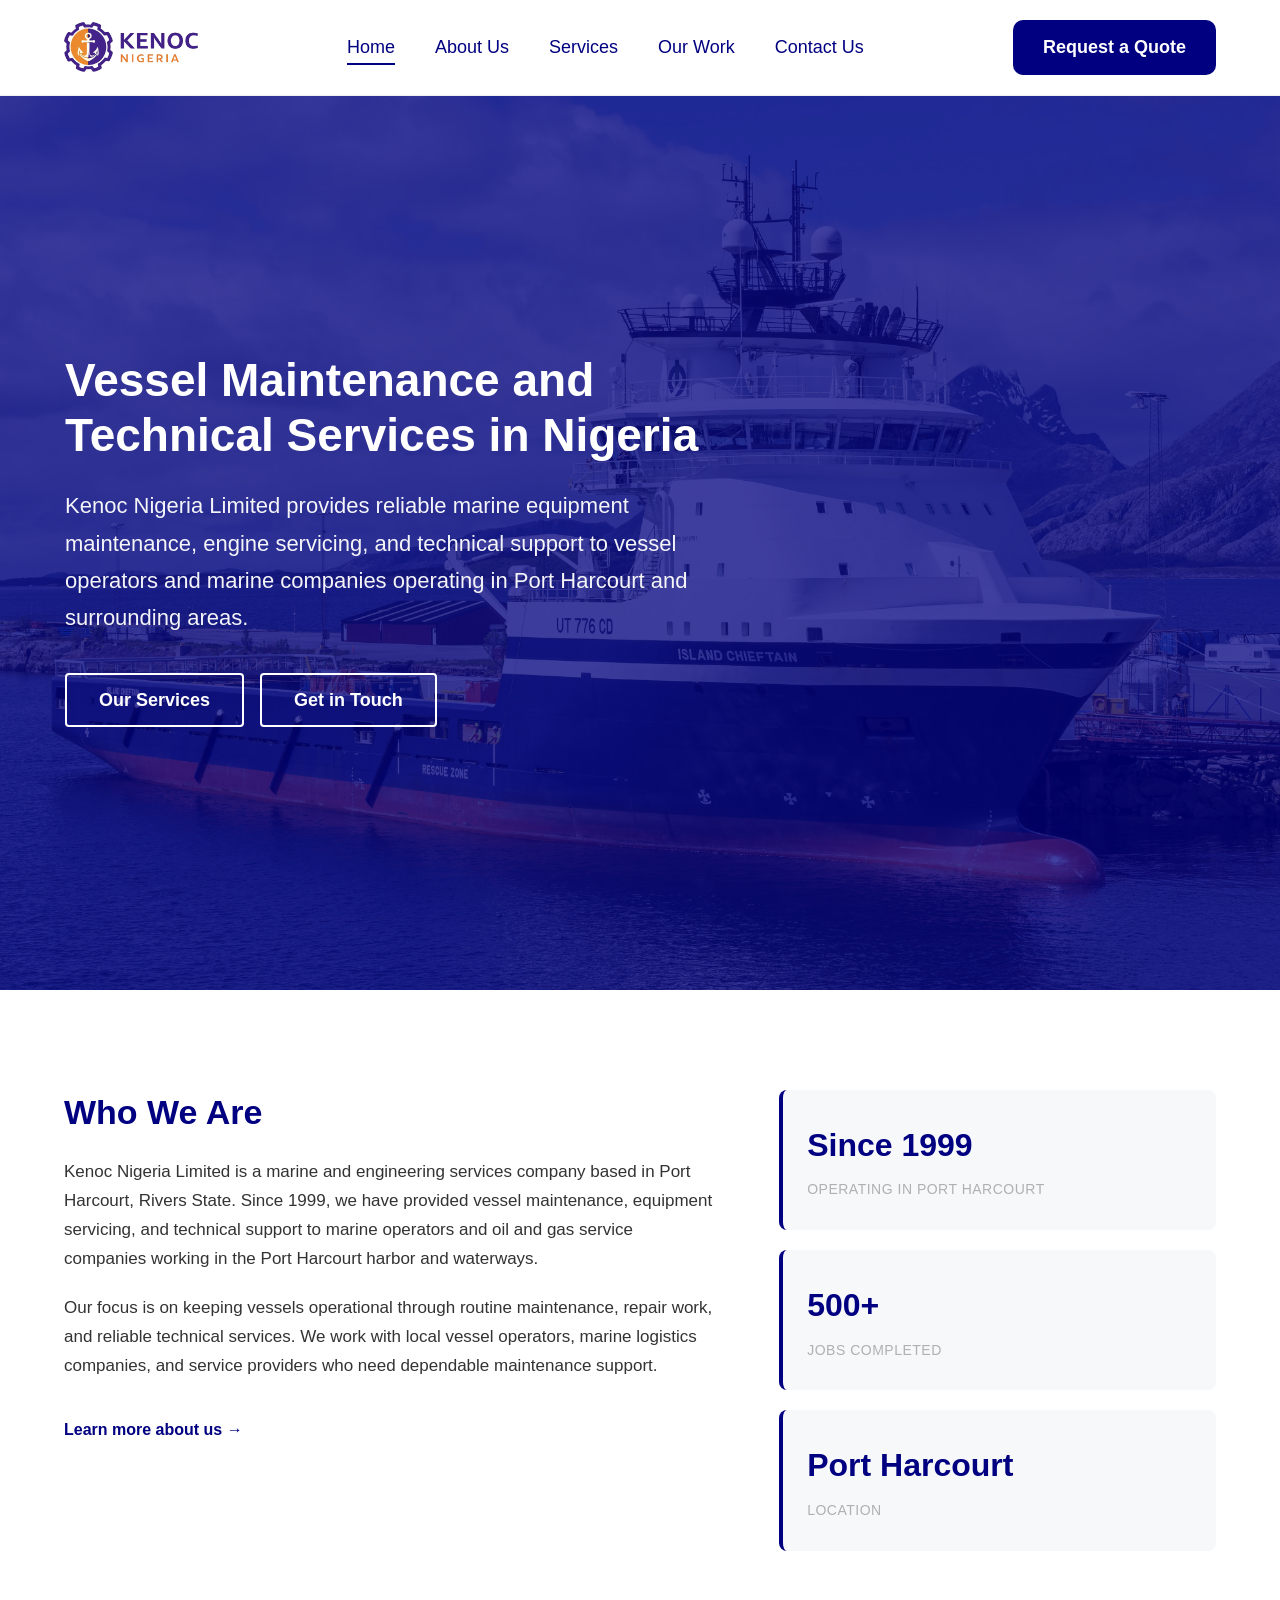
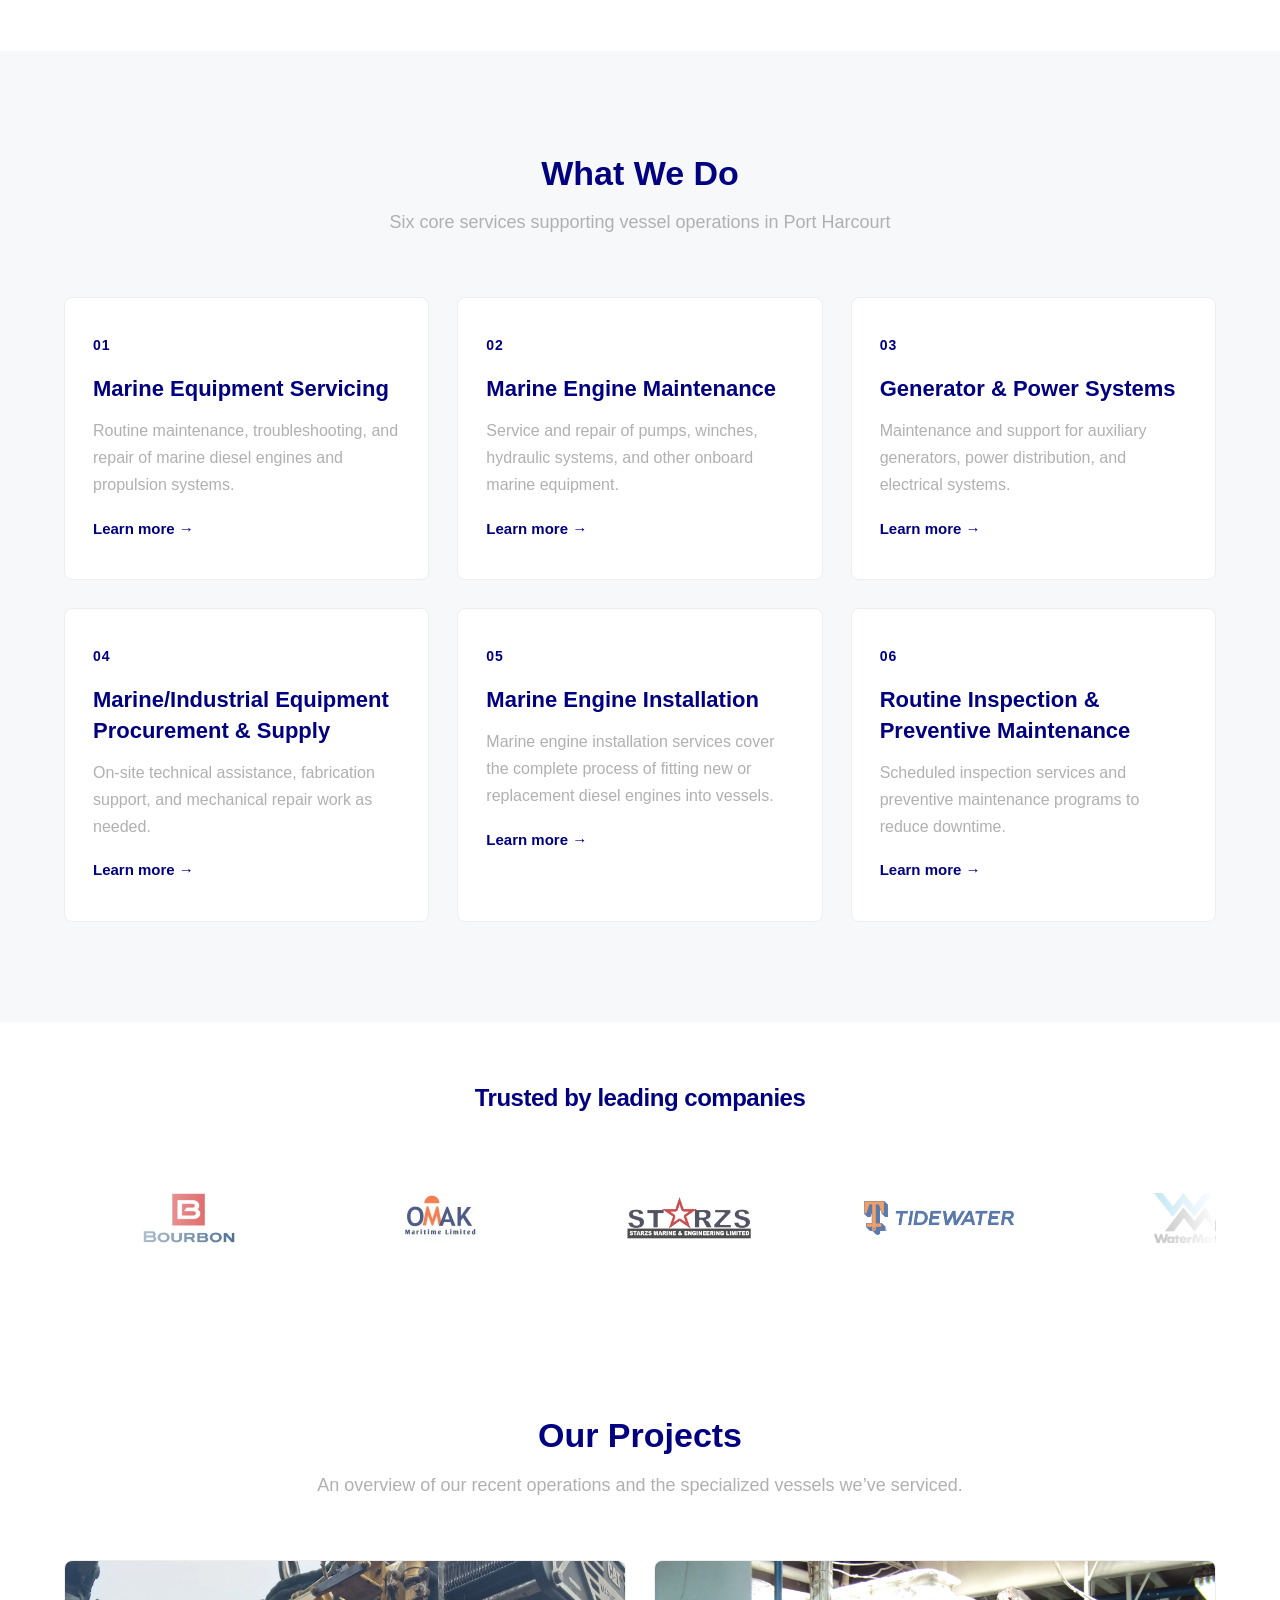
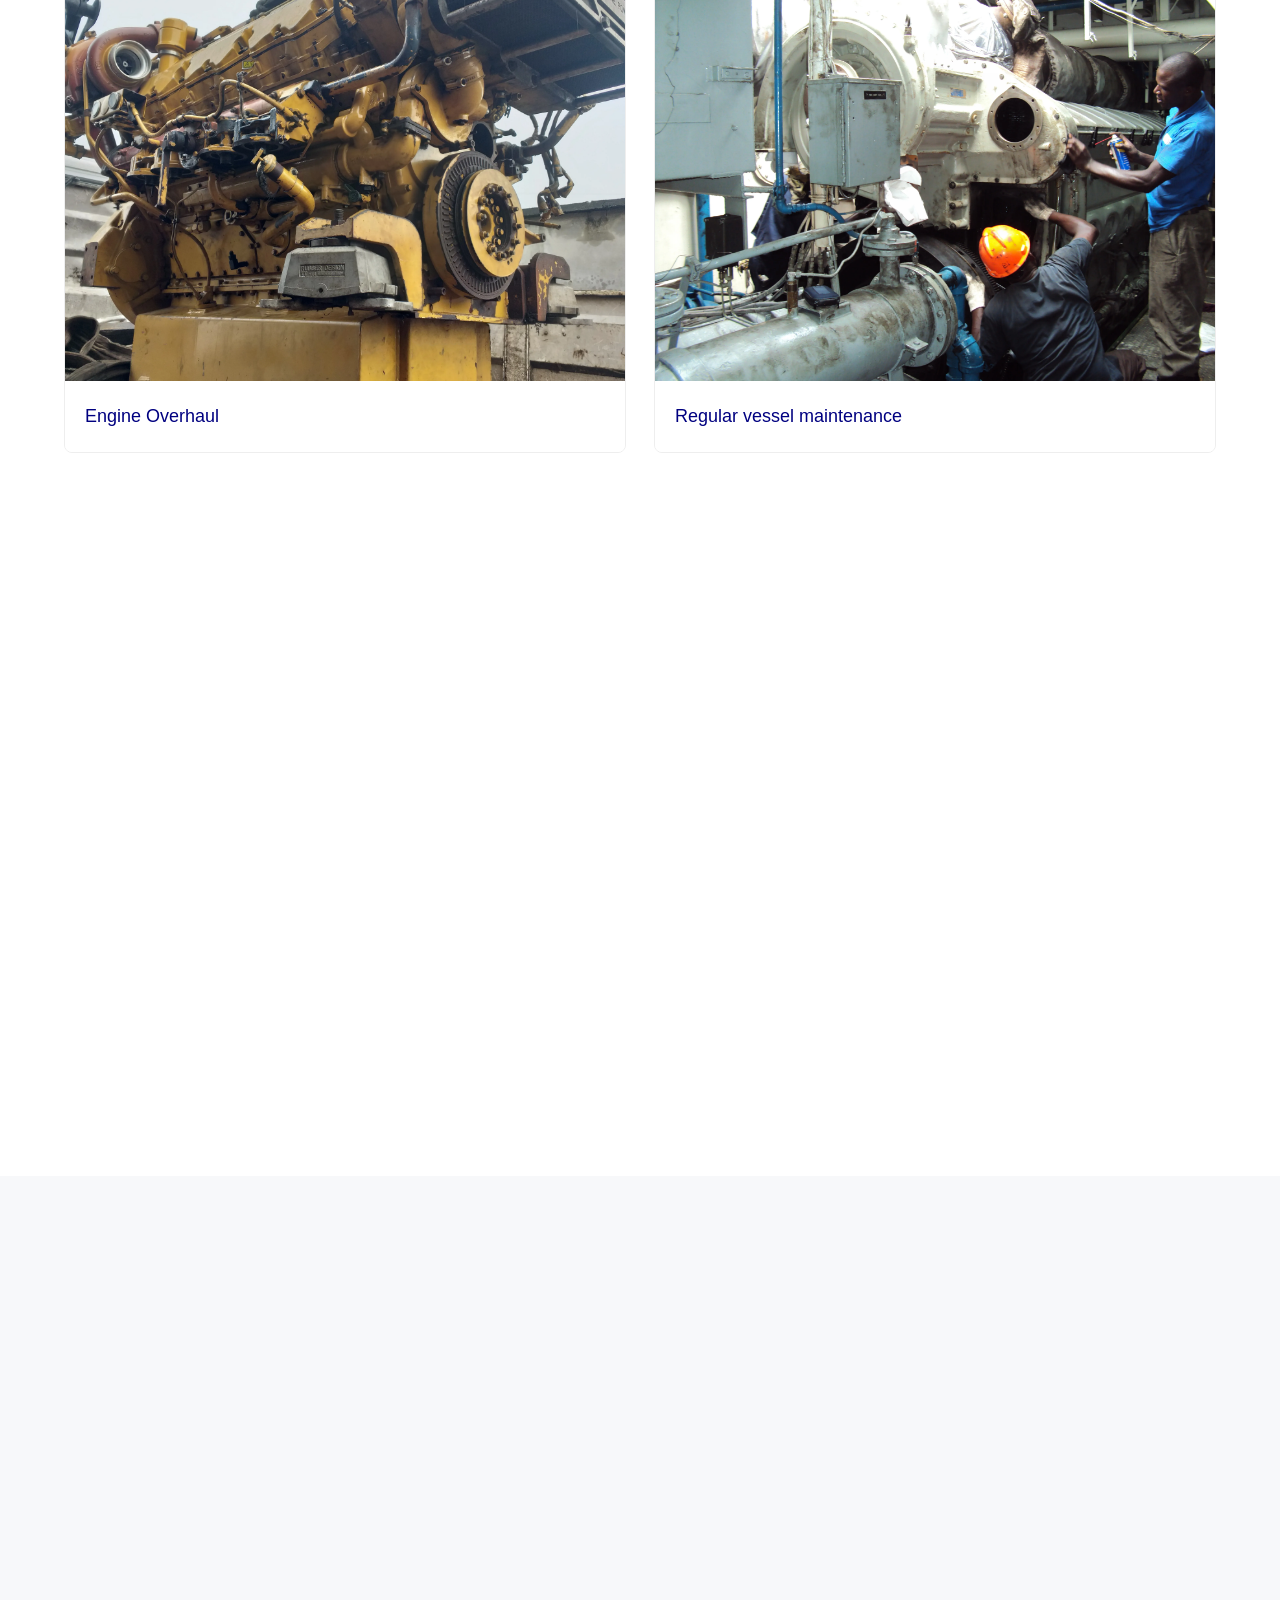
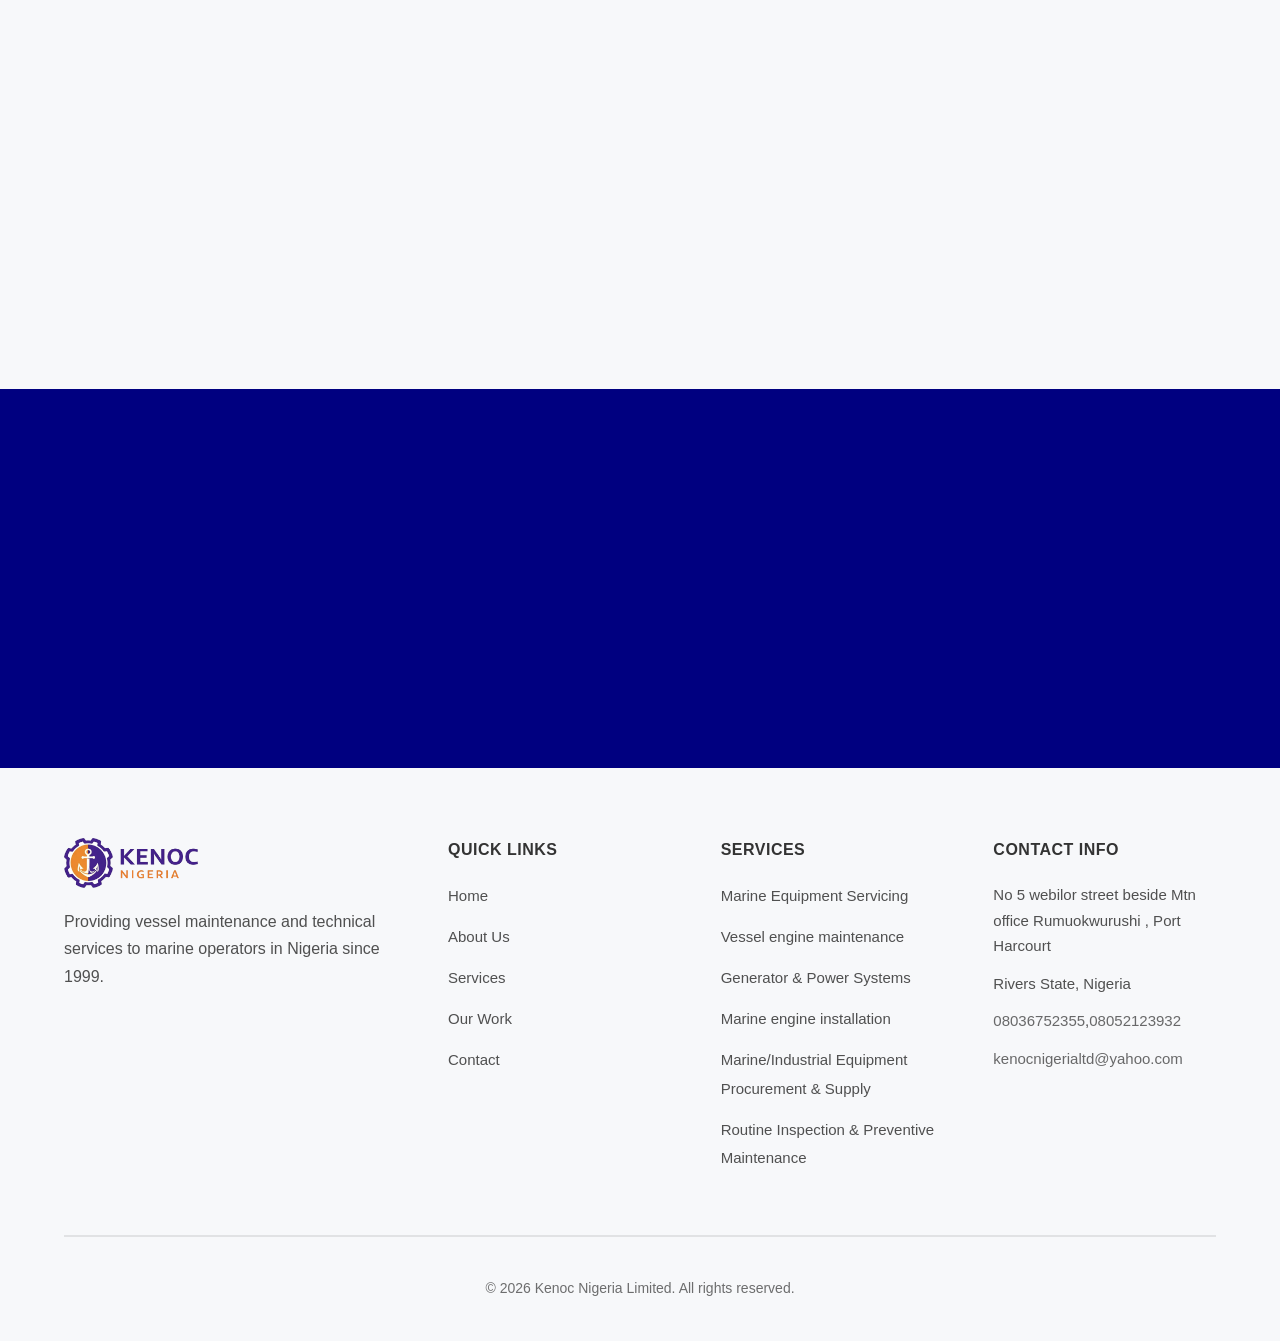
==== index.html @ 46368d7b "Initial commit: Kenoc website (version 1) Co-Authored-By: Claude Opus 4.8 <noreply@anthropic.com>" ====
<!DOCTYPE html>
<html lang="en">
<head>
    <meta charset="UTF-8">
    <meta name="viewport" content="width=device-width, initial-scale=1.0">
    <title>Kenoc Nigeria Limited | Marine & Engineering Services in Port Harcourt</title>
    <link rel="stylesheet" href="./styles.css">
</head>
<body>
    
    <header class="site-header">
        <div class="container">
            <div class="header-content">
                
                <div class="logo">
                    <img src="./assets/kenoc-logo.webp" alt="Kenoc Nigeria Limited logo" class="logo-image">
                </div>
                
                
                <button class="mobile-menu-toggle" aria-label="Toggle menu">
                    <span></span>
                    <span></span>
                    <span></span>
                </button>
                
                
                <nav class="main-nav">
                    <ul>
                        <li><a href="index.html" class="active">Home</a></li>
                        <li><a href="about.html">About Us</a></li>
                        <li><a href="services.html">Services</a></li>
                        <li><a href="work.html">Our Work</a></li>
                        <li><a href="contact.html">Contact Us</a></li>
                    </ul>
                </nav>
                
               
                <div class="header-cta">
                    <a href="contact.html" class="btn btn-header">Request a Quote</a>
                </div>
            </div>
        </div>
    </header>

    <main>
        
        <section class="hero">
          
            <div class="hero-background" style="background-image: url('assets/heroimage-home.webp');"></div>
            
            <!-- Navy overlay for readability -->
            <div class="hero-overlay"></div>
            
            <!-- Hero Content - Text aligned to left -->
            <div class="container">
                <div class="hero-content fade-in">
                    <h1>Vessel Maintenance and Technical Services in Nigeria</h1>
                    <p>Kenoc Nigeria Limited provides reliable marine equipment maintenance, engine servicing, and technical support to vessel operators and marine companies operating in Port Harcourt and surrounding areas.</p>
                    <div class="hero-cta">
                        <a href="services.html" class="btn btn-primary">Our Services</a>
                        <a href="contact.html" class="btn btn-secondary">Get in Touch</a>
                    </div>
                </div>
            </div>
        </section>

        <!-- ========================================
             INTRO SECTION - Who We Are
             ======================================== -->
        <section class="intro">
            <div class="container">
                <div class="intro-grid">
                    <!-- Left: Text content -->
                    <div class="intro-text fade-in">
                        <h2>Who We Are</h2>
                        <p>Kenoc Nigeria Limited is a marine and engineering services company based in Port Harcourt, Rivers State. Since 1999, we have provided vessel maintenance, equipment servicing, and technical support to marine operators and oil and gas service companies working in the Port Harcourt harbor and waterways.</p>
                        <p>Our focus is on keeping vessels operational through routine maintenance, repair work, and reliable technical services. We work with local vessel operators, marine logistics companies, and service providers who need dependable maintenance support.</p>
                        <a href="about.html" class="link-arrow">Learn more about us</a>
                    </div>
                    
                    <!-- Right: Stats cards -->
                    <div class="intro-stats fade-in">
                        <div class="stat-card">
                            <div class="stat-number">Since 1999</div>
                            <div class="stat-label">Operating in Port Harcourt</div>
                        </div>
                        <div class="stat-card">
                            <div class="stat-number">500+</div>
                            <div class="stat-label">Jobs Completed</div>
                        </div>
                        <div class="stat-card">
                            <div class="stat-number">Port Harcourt </div>
                            <div class="stat-label">Location</div>
                        </div>
                    </div>
                </div>
            </div>
        </section>

        <!-- ========================================
             SERVICES SECTION - Six core services
             ======================================== -->
        <section class="services-preview">
            <div class="container">
                <div class="section-header fade-in">
                    <h2>What We Do</h2>
                    <p>Six core services supporting vessel operations in Port Harcourt</p>
                </div>
                
                <!-- Services Grid - Cards have hover animation -->
                <div class="services-grid">
                    <!-- Service 1 -->
                    <div class="service-card fade-in">
                        <div class="service-number">01</div>
                        <h3>Marine Equipment Servicing</h3>
                        <p>Routine maintenance, troubleshooting, and repair of marine diesel engines and propulsion systems.</p>
                        <a href="services.html#equipment" class="service-link">Learn more →</a>
                    </div>
                    
                    <!-- Service 2 -->
                    <div class="service-card fade-in">
                        <div class="service-number">02</div>
                        <h3>Marine Engine Maintenance</h3>
                        <p>Service and repair of pumps, winches, hydraulic systems, and other onboard marine equipment.</p>
                        <a href="services.html#maintenance" class="service-link">Learn more →</a>
                    </div>
                    
                    <!-- Service 3 -->
                    <div class="service-card fade-in">
                        <div class="service-number">03</div>
                        <h3>Generator & Power Systems</h3>
                        <p>Maintenance and support for auxiliary generators, power distribution, and electrical systems.</p>
                        <a href="services.html#generator" class="service-link">Learn more →</a>
                    </div>
                    
                    <!-- Service 4 -->
                    <div class="service-card fade-in">
                        <div class="service-number">04</div>
                        <h3>Marine/Industrial Equipment Procurement & Supply</h3>
                        <p>On-site technical assistance, fabrication support, and mechanical repair work as needed.</p>
                        <a href="services.html#supply" class="service-link">Learn more →</a>
                    </div>
                    
                    <!-- Service 5 -->
                    <div class="service-card fade-in">
                        <div class="service-number">05</div>
                        <h3>Marine Engine Installation</h3>
                        <p>Marine engine installation services cover the complete process of fitting new or replacement diesel engines into vessels.</p>
                        <a href="services.html#installation" class="service-link">Learn more →</a>
                    </div>
                    
                    <!-- Service 6 -->
                    <div class="service-card fade-in">
                        <div class="service-number">06</div>
                        <h3>Routine Inspection & Preventive Maintenance</h3>
                        <p>Scheduled inspection services and preventive maintenance programs to reduce downtime.</p>
                        <a href="services.html#inspection" class="service-link">Learn more →</a>
                    </div>
                </div>
            </div>
        </section>





<section class="trusted-section">
  <div class="container">
    <h2 class="trusted-header">Trusted by leading companies</h2>
    
    <div class="logo-slider">
      <div class="logo-slide-track">
        <div class="slide"><img src="./assets/Company Logos/Bourbon.webp" alt="Company 1"></div>
        <div class="slide"><img src="./assets/Company Logos/Omak.webp" alt="Company 2"></div>
        <div class="slide"><img src="./assets/Company Logos/starzs.webp" alt="Company 3"></div>
        <div class="slide"><img src="./assets/Company Logos/tide water.webp" alt="Company 4"></div>
        <div class="slide"><img src="./assets/Company Logos/Watermota.webp" alt="Company 5"></div>
        <div class="slide"><img src="./assets/Company Logos/bene.webp" alt="Company 6"></div>
        <div class="slide"><img src="./assets/Company Logos/Arco.webp" alt="Company 7"></div>
        <div class="slide"><img src="./assets/Company Logos/1506701053_91334.webp" alt="Company 8"></div>
        <div class="slide"><img src="./assets/Company Logos/Edison-Chouest.webp" alt="Company 9"></div>
        <div class="slide"><img src="./assets/Company Logos/ejovi.webp" alt="Company 10"></div>
        
       <div class="slide"><img src="./assets/Company Logos/Bourbon.webp" alt="Company 1"></div>
        <div class="slide"><img src="./assets/Company Logos/Omak.webp" alt="Company 2"></div>
        <div class="slide"><img src="./assets/Company Logos/starzs.webp" alt="Company 3"></div>
        <div class="slide"><img src="./assets/Company Logos/tide water.webp" alt="Company 4"></div>
        <div class="slide"><img src="./assets/Company Logos/Watermota.webp" alt="Company 5"></div>
        <div class="slide"><img src="./assets/Company Logos/bene.webp" alt="Company 6"></div>
        <div class="slide"><img src="./assets/Company Logos/Arco.webp" alt="Company 7"></div>
        <div class="slide"><img src="./assets/Company Logos/1506701053_91334.webp" alt="Company 8"></div>
        <div class="slide"><img src="./assets/Company Logos/Edison-Chouest.webp" alt="Company 9"></div>
        <div class="slide"><img src="./assets/Company Logos/ejovi.webp" alt="Company 10"></div>
      </div>
    </div>
  </div>
</section>

            <!-- ========================================
             WORK SHOWCASE SECTION 
             ======================================== -->
        <section class="work-showcase">
            <div class="container">
                <div class="section-header fade-in">
                    <h2>Our Projects</h2>
                    <p> An overview of our recent operations and the specialized vessels we’ve serviced.</p>
                </div>
                
                <div class="work-grid">
                    <!-- Work Image 1 - REPLACE: Engine maintenance work photo -->
                    <div class="work-item fade-in">
                        <div class="work-image">
                            <div class="image-placeholder">
                              <img src="./assets/catc32engine.webp" alt="Caterpillar C32 Engine">
                                
                            </div>
                        </div>
                        <div class="work-caption">Engine Overhaul</div>
                    </div>
                    
                    <!-- Work Image 2 - REPLACE: Vessel servicing photo -->
                    <div class="work-item fade-in">
                        <div class="work-image">
                            <div class="image-placeholder">
                               <img src="./assets/maintenance-emd.webp" alt="Maintenance of the vessel">
                            </div>
                        </div>
                        <div class="work-caption">Regular vessel maintenance</div>
                    </div>
                    
                    <!-- Work Image 3 - REPLACE: Equipment repair photo -->
                    <div class="work-item fade-in">
                        <div class="work-image">
                            <div class="image-placeholder">
                                <img src="./assets/overhaul-c32.webp" alt="Kenoc enginners working on CaterpillarC32 engine">
                            </div>
                        </div>
                        <div class="work-caption">Marine equipment servicing</div>
                    </div>
                    
                    <!-- Work Image 4 - REPLACE: Workshop facility photo -->
                    <div class="work-item fade-in">
                        <div class="work-image">
                            <div class="image-placeholder">
                                <img src="./assets/kenoc-workshop.webp" alt="Kenoc Nigeria limited workshop">
                            </div>
                        </div>
                        <div class="work-caption">Technical Support Facility</div>
                    </div>
                    
                </div>
                
                <div class="work-cta fade-in">
                    <a href="work.html" class="btn btn-primary">View All Projects</a>
                </div>
            </div>
        </section>

             <!-- WHY CHOOSE SECTION - Feature cards with hover  -->
           
        <section class="why-choose">
            <div class="container">
                <div class="why-choose-content fade-in">
                    <h2>Why Work With Kenoc</h2>
                    
                    <div class="features-grid">
                        <!-- Feature 1 -->
                        <div class="feature-card">
                            <div class="feature-icon">
                                <svg width="32" height="32" viewBox="0 0 24 24" fill="none" stroke="currentColor" stroke-width="2">
                                    <path d="M12 2v20M2 12h20"/>
                                </svg>
                            </div>
                            <h3>Established Presence</h3>
                            <p>Operating in Port Harcourt since 1999 with direct knowledge of local vessel operations and harbor conditions.</p>
                        </div>
                        
                        <!-- Feature 2 -->
                        <div class="feature-card">
                            <div class="feature-icon">
                                <svg width="32" height="32" viewBox="0 0 24 24" fill="none" stroke="currentColor" stroke-width="2">
                                    <path d="M17 21v-2a4 4 0 0 0-4-4H5a4 4 0 0 0-4 4v2"/>
                                    <circle cx="9" cy="7" r="4"/>
                                    <path d="M23 21v-2a4 4 0 0 0-3-3.87M16 3.13a4 4 0 0 1 0 7.75"/>
                                </svg>
                            </div>
                            <h3>Experienced Technicians</h3>
                            <p>Our team has hands-on experience with the marine equipment and engines commonly used in the Region</p>
                        </div>
                        
                        <!-- Feature 3 -->
                        <div class="feature-card">
                            <div class="feature-icon">
                                <svg width="32" height="32" viewBox="0 0 24 24" fill="none" stroke="currentColor" stroke-width="2">
                                    <polyline points="22 12 18 12 15 21 9 3 6 12 2 12"/>
                                </svg>
                            </div>
                            <h3>Reliable Service</h3>
                            <p>We prioritize getting vessels back in operation with minimal downtime through responsive maintenance support.</p>
                        </div>
                        
                        <!-- Feature 4 -->
                        <div class="feature-card">
                            <div class="feature-icon">
                                <svg width="32" height="32" viewBox="0 0 24 24" fill="none" stroke="currentColor" stroke-width="2">
                                    <path d="M21 16V8a2 2 0 0 0-1-1.73l-7-4a2 2 0 0 0-2 0l-7 4A2 2 0 0 0 3 8v8a2 2 0 0 0 1 1.73l7 4a2 2 0 0 0 2 0l7-4A2 2 0 0 0 21 16z"/>
                                </svg>
                            </div>
                            <h3>Local Supply Networks</h3>
                            <p>Established relationships with suppliers enable us to source parts and equipment efficiently.</p>
                        </div>
                    </div>
                </div>
            </div>
        </section>

        <!-- ========================================
             CTA SECTION - Final call to action
             ======================================== -->
        <section class="cta-section">
            <div class="container">
                <div class="cta-content fade-in">
                    <h2>Need Maintenance or Technical Support?</h2>
                    <p>Contact us to discuss your vessel maintenance requirements or request service information.</p>
                    <a href="contact.html" class="btn btn-light">Get in Touch</a>
                </div>
            </div>
        </section>
    </main>

    <!-- ========================================
         FOOTER - Company info and links
         ======================================== -->
    <footer class="site-footer">
        <div class="container">
            <div class="footer-grid">
                <!-- Footer Column 1: Logo and description -->
                <div class="footer-column">
                    <div class="footer-logo">
                        <!-- REPLACE: Same logo as header -->
                        <img src="./assets/kenoc-logo.webp" alt="Kenoc Nigeria Limited" class="footer-logo-image">
                    </div>
                    <p class="footer-description">Providing vessel maintenance and technical services to marine operators in Nigeria since 1999.</p>
                </div>
                
                <!-- Footer Column 2: Quick links -->
                <div class="footer-column">
                    <h4>Quick Links</h4>
                    <ul class="footer-links">
                        <li><a href="index.html">Home</a></li>
                        <li><a href="about.html">About Us</a></li>
                        <li><a href="services.html">Services</a></li>
                        <li><a href="work.html">Our Work</a></li>
                        <li><a href="contact.html">Contact</a></li>
                    </ul>
                </div>
                
                <!-- Footer Column 3: Services -->
                <div class="footer-column">
                    <h4>Services</h4>
                    <ul class="footer-links">
                        <li><a href="services.html#equipment">Marine Equipment Servicing</a></li>
                        <li><a href="services.html#maintenance">Vessel engine maintenance</a></li>
                        <li><a href="services.html#generator">Generator & Power Systems</a></li>
                        <li><a href="services.html#installation">Marine engine installation</a></li>
                        <li><a href="services.html#supply">Marine/Industrial Equipment Procurement & Supply</a></li>
                        <li><a href="services.html#inspection">Routine Inspection & Preventive Maintenance</a></li>
                    </ul>
                </div>
                
                <!-- Footer Column 4: Contact info -->
                <div class="footer-column">
                    <h4>Contact Info</h4>
                    <ul class="footer-contact">
                        <li>
                            No 5 webilor street beside Mtn
                            office Rumuokwurushi , Port Harcourt
                        </li>
                        <li>Rivers State, Nigeria</li>
                        <li><a href="tel:+234">08036752355</a>,<a href="tel:+234">08052123932</a></li>
                        <li><a href="mailto:kenocnigerialtd@yahoo.com">kenocnigerialtd@yahoo.com</a></li>
                    </ul>
                </div>
            </div>
            
            <!-- Footer bottom copyright -->
            <div class="footer-bottom">
                <p>&copy; 2026 Kenoc Nigeria Limited. All rights reserved.</p>
            </div>
        </div>
    </footer>

    <!-- JavaScript file -->
    <script src="./script.js"></script>
</body>
</html>
---- styles.css ----
/* ============================================
   KENOC NIGERIA LIMITED - PROFESSIONAL STYLES
   Million-dollar website design
   ============================================ */

/* ============================================
   CSS RESET & BASE STYLES
   ============================================ */
* {
    margin: 0;
    padding: 0;
    box-sizing: border-box;
}

/* ============================================
   CSS VARIABLES - Update these to change colors site-wide
   ============================================ */
:root {
    /* Primary Colors */
    --navy: #000080;                    /* Main brand color */
    --white: #FFFFFF;                   /* Base background */
    --soft-gray: #F7F8FA;              /* Structural background */
    
    /* Text Colors */
    --text-primary: #333333;           /* Main text */
    --text-muted: #B0B0B0;             /* Secondary text */
    --text-light: #E5E7EB;             /* Very light text */
    
    /* Border Colors */
    --border-light: #EEEEEE;           /* Light borders */
    --border-medium: #DDD;             /* Medium borders */
    
    /* Transitions */
    --transition-smooth: all 0.3s ease;
}

/* ============================================
   BASE HTML & BODY
   ============================================ */
html {
    scroll-behavior: smooth;
}

body {
    font-family: 'Inter', -apple-system, BlinkMacSystemFont, 'Segoe UI', sans-serif;
    font-size: 17px;                   /* Body text size */
    font-weight: 400;                  /* Regular weight */
    line-height: 1.7;
    color: var(--text-primary);
    background-color: var(--white);
    overflow-x: hidden;
}

/* ============================================
   TYPOGRAPHY - Font sizes and weights
   ============================================ */
h1 {
    font-size: 46px;                   /* Hero heading size */
    font-weight: 600;                  /* Semi-bold */
    line-height: 1.2;
    color: var(--text-primary);
}

h2 {
    font-size: 34px;                   /* Section heading size */
    font-weight: 600;                  /* Semi-bold */
    line-height: 1.3;
    color: var(--text-primary);
}

h3 {
    font-size: 22px;
    font-weight: 600;
    line-height: 1.4;
    color: var(--text-primary);
}

h4 {
    font-size: 18px;
    font-weight: 600;
    line-height: 1.5;
    color: var(--text-primary);
}

p {
    font-size: 17px;                   /* Body text size */
    font-weight: 400;
    line-height: 1.7;
    color: var(--text-primary);
}

/* ============================================
   GLOBAL ELEMENTS
   ============================================ */
img {
    max-width: 100%;
    height: auto;
    display: block;
}

a {
    text-decoration: none;
    color: inherit;
    transition: var(--transition-smooth);
}

ul {
    list-style: none;
}

/* ============================================
   CONTAINER - Max width wrapper
   ============================================ */
.container {
    max-width: 1200px;
    margin: 0 auto;
    padding: 0 24px;
}

/* ============================================
   FADE-IN ANIMATION - Applied via JavaScript
   ============================================ */
.fade-in {
    opacity: 0;
    transform: translateY(30px);
    transition: opacity 0.6s ease, transform 0.6s ease;
}

.fade-in.visible {
    opacity: 1;
    transform: translateY(0);
}

/* ============================================
   HEADER - Fixed white header
   ============================================ */
.site-header {
    background-color: var(--white);
    border-bottom: 1px solid var(--border-light);
    position: fixed;                   /* Stays at top while scrolling */
    top: 0;
    left: 0;
    right: 0;
    z-index: 1000;
    transition: box-shadow 0.3s ease;
}

.header-content {
    display: flex;
    justify-content: space-between;
    align-items: center;
    padding: 20px 0;
}

/* Logo */
.logo-image {
    height: 50px;                      /* Adjust based on your logo */
    width: auto;
}

/* Main Navigation */
.main-nav ul {
    display: flex;
    gap: 40px;
}

.main-nav a {
    color:#000080;
    font-weight: 500;
    font-size: 18px;
    padding: 8px 0;
    position: relative;
}

/* Active/hover state for nav links - simple underline */
.main-nav a::after {
    content: '';
    position: absolute;
    bottom: 0;
    left: 0;
    width: 0;
    height: 2px;
    background-color: var(--navy);
    transition: width 0.3s ease;
}

.main-nav a:hover::after,
.main-nav a.active::after {
    width: 100%;
}

/* Header CTA Button */
.header-cta {
    display: flex;
   
}

.btn-header {
    background-color: #000080;
    color: var(--white);
    padding: 10px 28px !important;
    font-size: 15px;
    font-weight: 600;
    border-radius: 10px !important;
    transition: var(--transition-smooth);
}

.btn-header:hover {
    opacity: 0.9;
}

/* Mobile Menu Toggle - Hidden on desktop */
.mobile-menu-toggle {
    display: none;
    flex-direction: column;
    gap: 6px;
    background: none;
    border: none;
    cursor: pointer;
    padding: 8px;
}

.mobile-menu-toggle span {
    width: 28px;
    height: 3px;
    background-color: var(--navy);
    transition: var(--transition-smooth);
    border-radius: 2px;
}

/* ============================================
   HERO SECTION - Full-page image with overlay
   UPDATE: Replace background-image URL with your vessel photo
   ============================================ */
.hero {
    position: relative;
    min-height: 100vh;                 /* Full viewport height */
    display: flex;
    align-items: center;
    color: var(--white);
    overflow: hidden;
    margin-top: 90px;                  /* Space for fixed header */
}

/* Hero Background Image */
.hero-background {
    position: absolute;
    top: 0;
    left: 0;
    right: 0;
    bottom: 0;
    /* REPLACE THIS: Add your vessel image */
    background-image: url(/assets/);
    background-size: cover;
    background-position: center;
    background-repeat: no-repeat;
}

/* Navy Overlay - For text readability */
.hero-overlay {
    position: absolute;
    top: 0;
    left: 0;
    right: 0;
    bottom: 0;
    background-color: rgba(0, 0, 128, 0.75);  /* Navy with 75% opacity */
}

/* Hero Content - Text on left side */
.hero-content {
    position: relative;
    z-index: 1;
    max-width: 700px;      
    margin-left: -450px;           /* Keeps text on left side */
}

.hero h1 {
    color: var(--white);
    margin-bottom: 24px;
}

.hero p {
    color: var(--white);
    margin-bottom: 36px;
    opacity: 0.95;
}

/* Hero CTA Buttons */
.hero-cta {
    display: flex;
    gap: 16px;
    flex-wrap: wrap;
}

/* ============================================
   BUTTONS - Standard button styles
   ============================================ */
.btn {
    display: inline-block;
    padding: 10px 32px;
    font-size: 18px;
    font-weight: 600;
    border-radius: 4px;
    cursor: pointer;
    border: 2px solid transparent;
    transition: var(--transition-smooth);
    text-align: center;
}

/* Primary Button - Navy background */
.btn-primary {
   border: 2px solid white;
    color: var(--white);
}

.btn-primary:hover {
    background-color: white;
    color: #000080;
}

/* Secondary Button - Outlined */
.btn-secondary {
    background-color: transparent;
    color: var(--white);
    border-color: var(--white);
}

.btn-secondary:hover {
    background-color: var(--white);
    color: var(--navy);
}

/* Light Button - White background */
.btn-light {
    background-color: var(--white);
    color: var(--navy);
}

.btn-light:hover {
    opacity: 0.9;
}

/* ============================================
   INTRO SECTION - Who We Are
   ============================================ */
.intro {
    padding: 100px 0;
    background-color: var(--white);
}

.intro-grid {
    display: grid;
    grid-template-columns: 1.5fr 1fr;
    gap: 60px;
    align-items: start;
}

.intro-text h2 {
    color: var(--navy);
    margin-bottom: 24px;
}

.intro-text p {
    margin-bottom: 20px;
}

/* Link with arrow */
.link-arrow {
    display: inline-block;
    margin-top: 16px;
    color: var(--navy);
    font-weight: 600;
    font-size: 16px;
}

.link-arrow:hover {
    opacity: 0.8;
}

.link-arrow::after {
    content: " →";
}

/* Stats Cards */
.intro-stats {
    display: grid;
    gap: 20px;
}

.stat-card {
    padding: 28px 24px;
    background-color: var(--soft-gray);
    border-radius: 8px;
    border-left: 4px solid var(--navy);
}

.stat-number {
    font-size: 32px;
    font-weight: 600;
    color: var(--navy);
    margin-bottom: 6px;
}

.stat-label {
    font-size: 14px;
    color: var(--text-muted);
    text-transform: uppercase;
    letter-spacing: 0.5px;
    font-weight: 500;
}

/* ============================================
   SERVICES SECTION - Six core services
   ============================================ */
.services-preview {
    padding: 100px 0;
    background-color: var(--soft-gray);
}

.section-header {
    text-align: center;
    margin-bottom: 60px;
}

.section-header h2 {
    color: var(--navy);
    margin-bottom: 12px;
}

.section-header p {
    color: var(--text-muted);
    font-size: 18px;
}

/* Services Grid */
.services-grid {
    display: grid;
    grid-template-columns: repeat(3, 1fr);
    gap: 28px;
}

/* Service Card - ONLY element with bounce animation */
.service-card {
    background-color: var(--white);
    padding: 36px 28px;
    border-radius: 8px;
    border: 1px solid var(--border-light);
    transition: all 0.3s ease;
}

.service-card:hover {
    border-color: var(--navy);
    box-shadow: 0 8px 24px rgba(0, 0, 0, 0.08);
    transform: translateY(-6px);       /* Bounce effect on cards only */
}

.service-number {
    font-size: 14px;
    font-weight: 600;
    color: var(--navy);
    margin-bottom: 16px;
    letter-spacing: 1px;
}

.service-card h3 {
    color: var(--navy);
    margin-bottom: 12px;
}

.service-card p {
    color: var(--text-muted);
    font-size: 16px;
    margin-bottom: 16px;
}

.service-link {
    color: var(--navy);
    font-weight: 600;
    font-size: 15px;
}

.service-link:hover {
    opacity: 0.8;
}

/* ============================================
   WORK SHOWCASE SECTION - Project images
   UPDATE: Replace placeholder divs with actual images
   ============================================ */
.work-showcase {
    padding: 100px 0;
    background-color: var(--white);
}

.work-grid {
    display: grid;
    grid-template-columns: repeat(2, 1fr);
    gap: 28px;
    margin-bottom: 50px;
}

.work-item {
    position: relative;
    overflow: hidden;
    border-radius: 8px;
    border: 1px solid var(--border-light);
}

.work-image {
    position: relative;
    overflow: hidden;
    aspect-ratio: 4/3;
}

/* Image Placeholder - REPLACE with actual images */
.image-placeholder {
    width: 100%;
    height: 100%;
    display: flex;
    align-items: center;
    justify-content: center;
    background-color: var(--soft-gray);
    color: var(--text-muted);
    font-size: 16px;
    font-weight: 500;
}

/* When you add real images, they'll look like this:
.work-image img {
    width: 100%;
    height: 100%;
    object-fit: cover;
}
*/

.work-caption {
    padding: 20px;
    background-color: var(--white);
    font-size: 18px;
    font-weight: 500;
    color: #000080;
}

.work-cta {
    text-align: center;
  
}
.work-cta .btn-primary{
    background-color: #000080;
    border: 1px solid #000080;
    color: white;
    border-radius: 10px;
    
}
.work-cta .btn-primary:hover{
    background-color: #000080;
    color: white;
}
 

/* ============================================
   WHY CHOOSE SECTION - Feature cards
   ============================================ */
.why-choose {
    padding: 100px 0;
    background-color: var(--soft-gray);
}

.why-choose-content h2 {
    color: var(--navy);
    margin-bottom: 50px;
    text-align: center;
}

/* Features Grid */
.features-grid {
    display: grid;
    grid-template-columns: repeat(2, 1fr);
    gap: 28px;
}

/* Feature Card - Has bounce animation like service cards */
.feature-card {
    padding: 36px 28px;
    background-color: var(--white);
    border-radius: 8px;
    border: 1px solid var(--border-light);
    transition: all 0.3s ease;
}

.feature-card:hover {
    border-color: var(--navy);
    box-shadow: 0 8px 24px rgba(0, 0, 0, 0.08);
    transform: translateY(-6px);       /* Bounce effect on cards only */
}

.feature-icon {
    width: 56px;
    height: 56px;
    background-color: var(--navy);
    border-radius: 8px;
    display: flex;
    align-items: center;
    justify-content: center;
    margin-bottom: 20px;
    color: var(--white);
}

.feature-card h3 {
    color: var(--navy);
    margin-bottom: 10px;
}

.feature-card p {
    color: var(--text-muted);
    font-size: 16px;
}

/* ============================================
   CTA SECTION - Final call to action
   ============================================ */
.cta-section {
    padding: 100px 0;
    background-color: var(--navy);
    color: var(--white);
    text-align: center;
}

.cta-content h2 {
    color: var(--white);
    margin-bottom: 16px;
}

.cta-content p {
    color: var(--white);
    margin-bottom: 36px;
    opacity: 0.95;
}

/* ============================================
   FOOTER - Company info and links
   ============================================ */
.site-footer {
    background-color: #F7F8FA;         /* Light footer background */
  
    padding: 70px 0 40px;
}

.footer-grid {
    display: grid;
    grid-template-columns: 1.5fr 1fr 1fr 1fr;
    gap: 50px;
    margin-bottom: 50px;
}

.footer-logo-image {
    height: 50px;
    width: auto;
    margin-bottom: 20px;
}

.footer-description {
    font-size: 16px;
    line-height: 1.7;
    opacity: 0.85;
}

.footer-column h4 {
    font-size: 16px;
    font-weight: 600;
    margin-bottom: 20px;
    text-transform: uppercase;
    letter-spacing: 0.5px;
    
}

.footer-links li,
.footer-contact li {
    margin-bottom: 12px;
}

.footer-links a,
.footer-contact a {
  
    opacity: 0.85;
    font-size: 15px;
}

.footer-links a:hover,
.footer-contact a:hover {
    opacity: 1;
}

.footer-contact li {
    font-size: 15px;
    opacity: 0.85;
}

.footer-bottom {
    padding-top: 40px;
    border-top: 2px solid rgba(29, 29, 29, 0.1);
    text-align: center;
}

.footer-bottom p {
    font-size: 14px;
    opacity: 0.7;
}

/* ============================================
   RESPONSIVE DESIGN - Mobile and tablet
   ============================================ */

/* Tablet (1024px and below) */
@media (max-width: 1024px) {
    h1 {
        font-size: 40px;
    }
    
    h2 {
        font-size: 30px;
    }
    
    .services-grid {
        grid-template-columns: repeat(2, 1fr);
    }
    
    .features-grid {
        grid-template-columns: 1fr;
    }
    
    .work-grid {
        grid-template-columns: 1fr;
    }
}

/* Mobile (968px and below) */
@media (max-width: 968px) {
    /* Show mobile menu toggle */
    .mobile-menu-toggle {
        display: flex;
    }
    
    /* Hide header CTA on mobile */
    .header-cta {
        display: none;
    }
    
    /* Mobile navigation */
    .main-nav {
        position: absolute;
        top: 100%;
        left: 0;
        right: 0;
        background-color: var(--white);
        border-top: 1px solid var(--border-light);
        box-shadow: 0 8px 16px rgba(0, 0, 0, 0.1);
        max-height: 0;
        overflow: hidden;
        transition: max-height 0.4s ease;
    }
    
    .main-nav.active {
        max-height: 400px;
    }
    
    .main-nav ul {
        flex-direction: column;
        gap: 0;
        padding: 20px;
    }
    
    .main-nav li {
        border-bottom: 1px solid var(--border-light);
    }
    
    .main-nav li:last-child {
        border-bottom: none;
    }
    
    .main-nav a {
        display: block;
        padding: 16px 0;
    }
    
    .hero {
        min-height: 70vh;
        margin-top: 70px;
    }
    
    h1 {
        font-size: 36px;
    }
    
    .intro-grid {
        grid-template-columns: 1fr;
        gap: 40px;
    }
    
    .footer-grid {
        grid-template-columns: repeat(2, 1fr);
        gap: 40px;
    }

    .stat-card .stat-number{
        font-size: 24px;
    }
         .btn-primary{
        padding: 10px 20px;
     }
     .footer-contact,.footer-links, .footer-column{
        text-align: center;
     }
     .footer-description{
        text-align: start;
     }
     .container .hero-content{
        margin-left: 1px;
     }
}



/* Small mobile (640px and below) */
@media (max-width: 640px) {
    body {
        font-size: 16px;
    }
    
    h1 {
        font-size: 32px;
    }
    
    h2 {
        font-size: 28px;
    }
    
    .hero-cta {
        flex-direction: column;
    }
    
    .btn {
        width: 100%;
        
    }
    .cta-section .btn {
        width: 80%;
        padding: 7px 7px;
    }
    
    .services-grid {
        grid-template-columns: 1fr;
    }
    
    .footer-grid {
        grid-template-columns: 1fr;
    }
    .hero-content{
        margin-left: 0;
        margin-top: 50px;
    }
    .hero-content h1{
        font-size: 26px;
    }
    .stat-card .stat-number{
        font-size: 24px;
    }
     .hero-content p{
        font-size: 17px !important;
    }
     .btn-secondary{
        display: none;
    }
    .intro-text{
        margin-top: -25px;
    }
    .footer-description{
        text-align: start;
     }
}


/* ============================================
   CONTACT PAGE STYLES
   ============================================ */

/* Small Hero for Contact Page */
.hero-small {
    min-height: 50vh;
    margin-top: 90px;
}
.form-heading{
    margin-bottom: 24px;
    font-weight: 600;
    
}

.hero-small .hero-content {
    max-width: 700px;
}

/* Contact Section */
.contact-section {
    padding: 80px 0 100px;
    background-color: var(--white);
}

.contact-intro {
    text-align: center;
    margin-bottom: 60px;
}

.contact-intro h2 {
    color: var(--text-primary);
    font-size: 32px;
   
    max-width: 800px;
    margin: 0 auto;
}
.hero-content p{
    font-size: 22px;
}

/* Contact Info + Map Grid */
.contact-info-grid {
    display: grid;
    grid-template-columns: 1fr 1fr;
    gap: 40px;
    margin-bottom: 60px;
}

/* Contact Info Box */
.contact-info-box {
    background-color: var(--white);
    padding: 0;
}
.contact-info-box h2{
    font-size: 26px;
    font-weight: 550;
}


.contact-info-box h3 {
    font-size: 20px;
    font-weight: 550;
    color: var(--text-primary);
    margin-bottom: 24px;
    margin-top: 10px;
}

.contact-detail {
    display: flex;
    align-items: flex-start;
    gap: 12px;
    margin-bottom: 20px;
}

.contact-icon {
    flex-shrink: 0;
    margin-top: 2px;
    color: var(--navy);
}

.contact-detail p,
.contact-detail a {
    font-size: 16px;
    line-height: 1.6;
    color: var(--text-primary);
}

.contact-detail a:hover {
    color: var(--navy);
}

/* WhatsApp Button */
.whatsapp-btn {
    display: inline-flex;
    align-items: center;
    gap: 10px;
    background-color: #25D366;
    color: var(--white);
    padding: 12px 24px;
    border-radius: 4px;
    font-size: 15px;
    font-weight: 600;
    margin-top: 16px;
    transition: var(--transition-smooth);
}

.whatsapp-btn:hover {
    background-color: #22c55e;
    transform: translateY(-2px);
}

/* Business Hours */
.business-hours {
    margin-top: 32px;
    padding-top: 24px;
    border-top: 1px solid var(--border-light);
}

.business-hours h4 {
    font-size: 18px;
    font-weight: 600;
    color: var(--text-primary);
    margin-bottom: 16px;
}

.hours-item {
    display: flex;
    align-items: center;
    gap: 10px;
    margin-bottom: 10px;
    font-size: 15px;
    color: var(--text-primary);
}

.hours-item svg {
    color: var(--navy);
}

/* Map Container */
.contact-map {
    height: 500px;
    border-radius: 8px;
    overflow: hidden;
    border: 1px solid var(--border-light);
}

.map-placeholder {
    width: 100%;
    height: 100%;
    background-color: var(--soft-gray);
    display: flex;
    flex-direction: column;
    align-items: center;
    justify-content: center;
    color: var(--text-muted);
}

.map-placeholder p {
    margin: 4px 0;
}

.map-note {
    font-size: 14px;
    font-style: italic;
}

/* Contact Form Wrapper */
.contact-form-wrapper {
    max-width: 900px;
    margin: 0 auto;
}
.contact-form-wrapper h3{
    text-align: center;
  
    font-size: 26px;
}
.contact-form-wrapper p{
    text-align: center;
  
    font-size: 18px;
    margin-bottom: 40px;
    margin-top: 15px;
}
.contact-form {
    display: flex;
    flex-direction: column;
    gap: 20px;
}

/* Form Groups */
.form-group {
    width: 100%;
}

.form-group input,
.form-group select,
.form-group textarea {
    width: 100%;
    padding: 14px 16px;
    font-size: 16px;
    font-family: 'Inter', -apple-system, BlinkMacSystemFont, 'Segoe UI', sans-serif;
    color: var(--text-primary);
    background-color: var(--white);
    border: 1px solid var(--border-medium);
    border-radius: 4px;
    transition: var(--transition-smooth);
}

.form-group input:focus,
.form-group select:focus,
.form-group textarea:focus {
    outline: none;
    border-color: var(--navy);
}

.form-group input::placeholder,
.form-group textarea::placeholder {
    color: var(--text-muted);
}

.form-group select {
    cursor: pointer;
    color: var(--text-primary);
}

.form-group select option {
    color: var(--text-primary);
}

.form-group textarea {
    resize: vertical;
    min-height: 140px;
}

/* Form Reassurance Text */
.form-reassurance {
    font-size: 14px;
    color: var(--text-muted);
    margin: 0;
    text-align: center;
   
}

/* Submit Button */
.btn-submit {
    width: 100%;
    max-width: 300px;
    margin: 0 auto ;
    background-color: #000080;
    border-radius: 13px;
    color: white;
    margin-bottom: 30px;
    padding: 15px 15px;
}
.btn-submit:hover{
    opacity: 0.7;
}

/* Success Message */
.success-message {
    display: none;
    padding: 16px 20px;
    background-color: #d4edda;
    color: #155724;
    border: 1px solid #c3e6cb;
    border-radius: 4px;
    text-align: center;
    font-size: 15px;
    font-weight: 500;
    margin-top: 20px;
}

.success-message.show {
    display: block;
}

/* ============================================
   CONTACT PAGE RESPONSIVE
   ============================================ */

@media (max-width: 968px) {
    .contact-info-grid {
        grid-template-columns: 1fr;
        gap: 40px;
    }
    
    .contact-map {
        height: 400px;
    }
    
    .hero-small {
        min-height: 40vh;
    }
}

@media (max-width: 640px) {
    .contact-intro h2 {
        font-size: 26px;
    }
    
    .contact-map {
        height: 300px;
    }
    
    .whatsapp-btn {
        width: 100%;
        justify-content: center;
    }
}























/* Section & Header Styling */
.trusted-section {
  padding: 60px 0;
  background-color: #ffffff;
  font-family: sans-serif;
}

.trusted-header {
  text-align: center;
  font-size: 1.5rem;
  color:#000080;
  margin-bottom: 40px;
  font-weight: 600;
  letter-spacing: -0.02em;
}

/* Slider logic from before */
.logo-slider {
  height: 100px;
  margin: auto;
  overflow: hidden;
  position: relative;
  width: 100%;
}

/* Fading edges */
.logo-slider::before,
.logo-slider::after {
  background: linear-gradient(to right, white 0%, rgba(255, 255, 255, 0) 100%);
  content: "";
  height: 100px;
  position: absolute;
  width: 15%; /* Percentage based for better scaling */
  z-index: 2;
}

.logo-slider::after {
  right: 0;
  top: 0;
  transform: rotateZ(180deg);
}

.logo-slider::before {
  left: 0;
  top: 0;
}

.logo-slide-track {
  display: flex;
  width: calc(250px * 20);
  animation: scroll 40s linear infinite;
}

.slide {
  height: 130px;
  width: 250px;
  display: flex;
  align-items: center;
  justify-content: center;
}

.slide img {
  width: 150px; 
  height: 50px;
  object-fit: contain;
  
  opacity: 0.7;
}

@keyframes scroll {
  0% { transform: translateX(0); }
  100% { transform: translateX(calc(-250px * 10)); }
}

/* Mobile: Show 2 at a time */
@media screen and (max-width: 768px) {
  .slide {
    width: 50vw; 
  }
  .logo-slide-track {
    width: calc(50vw * 20);
    animation: scroll-mobile 25s linear infinite; /* Slightly slower for small screens */
  }
  @keyframes scroll-mobile {
    0% { transform: translateX(0); }
    100% { transform: translateX(calc(-50vw * 10)); }
  }
}


/*
/* Loading Spinner Styles */
.btn-submit {
    position: relative;
}

.btn-spinner {
    display: none;
    margin-left: 8px;
}

.btn-submit.loading .btn-text {
    opacity: 0.7;
}

.btn-submit.loading .btn-spinner {
    display: inline-block;
}

.spinner {
    animation: spin 0.8s linear infinite;
}

@keyframes spin {
    from { transform: rotate(0deg); }
    to { transform: rotate(360deg); }
}

/* Success Message Full (replaces form) */
.success-message-full {
    display: none;
    text-align: center;
    padding: 60px 40px;
    background-color: var(--soft-gray);
    border-radius: 8px;
}

.success-message-full.show {
    display: block;
}

.success-icon {
    color: #10b981;
    margin: 0 auto 24px;
}

.success-message-full h3 {
    font-size: 28px;
    color: var(--navy);
    margin-bottom: 16px;
}

.success-message-full p {
    font-size: 17px;
    color: var(--text-primary);
    max-width: 600px;
    margin: 0 auto;
    line-height: 1.7;
}

/* Hide form when success is shown */
.contact-form.hidden {
    display: none;
}




.policies-section {
    padding: 80px 0;
    background-color: var(--white);
}

/* Policy Item Container */
.policy-item {
    display: flex;
    gap: 40px;
    margin-bottom: 80px;
    padding-bottom: 80px;
    border-bottom: 1px solid var(--border-light);
}

.policy-item:last-child {
    margin-bottom: 0;
    padding-bottom: 0;
    border-bottom: none;
}

/* Policy Icon */
.policy-icon {
    flex-shrink: 0;
    width: 80px;
    height: 80px;
    background-color: var(--navy);
    border-radius: 12px;
    display: flex;
    align-items: center;
    justify-content: center;
    color: var(--white);
}

/* Policy Content */
.policy-content {
    flex: 1;
}

.policy-content h2 {
    color: var(--navy);
    font-size: 32px;
    font-weight: 600;
    margin-bottom: 24px;
}

.policy-content p {
    font-size: 16px;
    line-height: 1.8;
    color: var(--text-primary);
    margin-bottom: 20px;
    text-align: justify;
}

.policy-content p:last-child {
    margin-bottom: 0;
}

/* ============================================
   POLICIES PAGE RESPONSIVE
   ============================================ */

@media (max-width: 968px) {
    .policy-item {
        flex-direction: column;
        gap: 24px;
        margin-bottom: 60px;
        padding-bottom: 60px;
    }
    
    .policy-icon {
        width: 64px;
        height: 64px;
    }
    
    .policy-content h2 {
        font-size: 28px;
    }
}

@media (max-width: 640px) {
    .policies-section {
        padding: 60px 0;
    }
    
    .policy-item {
        margin-bottom: 50px;
        padding-bottom: 50px;
    }
    
    .policy-content h2 {
        font-size: 24px;
    }
    
    .policy-content p {
        font-size: 15px;
        text-align: left;
    }
}


/* ============================================
   SERVICES PAGE STYLES
   ============================================ */

/* Services Introduction */
.services-intro {
    padding: 60px 0;
    background-color: var(--white);
    border-bottom: 1px solid var(--border-light);
}

.intro-content p {
    font-size: 18px;
    line-height: 1.9;
    color: var(--text-primary);
    max-width: 900px;
    margin: 0 auto;
}

/* Services Content Section */
.services-content {
    padding: 80px 0;
    background-color: var(--white);
}

/* Individual Service Section */
.service-section {
    margin-bottom: 100px;
    scroll-margin-top: 100px;
}

.service-section:last-child {
    margin-bottom: 0;
}

.service-section h2 {
    color: var(--navy);
    font-size: 34px;
    font-weight: 600;
    margin-bottom: 28px;
    padding-bottom: 16px;
    border-bottom: 3px solid var(--navy);
}

/* Service Description */
.service-description {
    margin-bottom: 40px;
}

.service-description p {
    font-size: 17px;
    line-height: 1.8;
    color: var(--text-primary);
    margin-bottom: 20px;
}

/* Service Breakdown (for overhaul types) */
.service-breakdown {
    margin: 40px 0;
    padding: 32px;
    background-color: var(--soft-gray);
    border-radius: 8px;
}

.service-breakdown h3 {
    color: var(--navy);
    font-size: 24px;
    font-weight: 600;
    margin-bottom: 28px;
}

.breakdown-item {
    margin-bottom: 28px;
}

.breakdown-item:last-child {
    margin-bottom: 0;
}

.breakdown-item h4 {
    color: var(--navy);
    font-size: 20px;
    font-weight: 600;
    margin-bottom: 12px;
}

.breakdown-item p {
    font-size: 16px;
    line-height: 1.8;
    color: var(--text-primary);
}

/* Service Images Grid */
.service-images {
    display: grid;
    grid-template-columns: repeat(3, 1fr);
    gap: 24px;
    margin: 40px 0;
}

.service-image {
    aspect-ratio: 4/3;
    border-radius: 8px;
    overflow: hidden;
    border: 1px solid var(--border-light);
}

.service-image .image-placeholder {
    width: 100%;
    height: 100%;
    background-color: var(--soft-gray);
    display: flex;
    align-items: center;
    justify-content: center;
    padding: 20px;
    text-align: center;
    font-size: 14px;
    line-height: 1.6;
    color: var(--text-muted);
}

/* Service Scope */
.service-scope {
    margin: 40px 0;
}

.service-scope h4 {
    color: var(--navy);
    font-size: 20px;
    font-weight: 600;
    margin-bottom: 16px;
}

.service-scope ul {
    list-style: none;
    padding: 0;
}

.service-scope ul li {
    position: relative;
    padding-left: 28px;
    margin-bottom: 12px;
    font-size: 16px;
    line-height: 1.7;
    color: var(--text-primary);
}

.service-scope ul li::before {
    content: "•";
    position: absolute;
    left: 0;
    color: var(--navy);
    font-weight: bold;
    font-size: 20px;
}

/* Service Delivery Context */
.service-delivery {
    margin-top: 32px;
    padding: 20px 24px;
    background-color: var(--soft-gray);
    border-left: 4px solid var(--navy);
    border-radius: 4px;
}

.service-delivery p {
    font-size: 16px;
    line-height: 1.7;
    color: var(--text-primary);
    margin: 0;
}

.service-delivery strong {
    color: var(--navy);
    font-weight: 600;
}

/* Brief Service Styling */
.service-brief .service-description {
    margin-bottom: 28px;
}

.service-brief .service-scope {
    margin-bottom: 28px;
}

/* ============================================
   SERVICES PAGE RESPONSIVE
   ============================================ */

@media (max-width: 968px) {
    .services-intro {
        padding: 50px 0;
    }
    
    .intro-content p {
        font-size: 17px;
    }
    
    .services-content {
        padding: 60px 0;
    }
    
    .service-section {
        margin-bottom: 80px;
    }
    
    .service-section h2 {
        font-size: 30px;
    }
    
    .service-images {
        grid-template-columns: 1fr;
        gap: 20px;
    }
    
    .service-breakdown {
        padding: 24px;
    }
}

@media (max-width: 640px) {
    .services-intro {
        padding: 40px 0;
    }
    
    .intro-content p {
        font-size: 16px;
    }
    
    .services-content {
        padding: 50px 0;
    }
    
    .service-section {
        margin-bottom: 60px;
    }
    
    .service-section h2 {
        font-size: 26px;
    }
    
    .service-description p {
        font-size: 16px;
    }
    
    .service-breakdown {
        padding: 20px;
    }
    
    .service-breakdown h3 {
        font-size: 22px;
    }
    
    .breakdown-item h4 {
        font-size: 18px;
    }
    
    .service-scope h4 {
        font-size: 18px;
    }
    
    .service-scope ul li {
        font-size: 15px;
    }
}




















/* ============================================
   ABOUT PAGE STYLES
   ============================================ */

/* About Intro Section */
.about-intro-section {
    padding: 80px 0;
    background-color: var(--white);
}

.about-intro-grid {
    display: grid;
    grid-template-columns: 1fr 1.2fr;
    gap: 60px;
    align-items: center;
}

/* About Image */
.about-image {
    width: 100%;
}

.about-image .image-placeholder {
    width: 100%;
    aspect-ratio: 4/3;
    background-color: var(--soft-gray);
    border-radius: 8px;
    border: 1px solid var(--border-light);
    display: flex;
    align-items: center;
    justify-content: center;
    color: var(--text-muted);
    font-size: 16px;
    font-weight: 500;
}

/* About Text */
.about-text h2 {
    color: var(--navy);
    font-size: 38px;
    font-weight: 600;
    margin-bottom: 24px;
}

.about-text p {
    font-size: 17px;
    line-height: 1.8;
    color: var(--text-primary);
    margin-bottom: 20px;
    text-align: justify;
}

/* Mission, Vision & Values Section */
.mvv-section {
    padding: 80px 0;
    background-color: var(--soft-gray);
}

.mvv-grid {
    display: grid;
    grid-template-columns: repeat(3, 1fr);
    gap: 32px;
}

.mvv-card {
    background-color: var(--white);
    padding: 40px 32px;
    border-radius: 8px;
    border: 1px solid var(--border-light);
}

.mvv-icon {
    width: 64px;
    height: 64px;
    background-color: var(--navy);
    border-radius: 8px;
    display: flex;
    align-items: center;
    justify-content: center;
    margin-bottom: 24px;
    color: var(--white);
}

.mvv-card h3 {
    font-size: 24px;
    font-weight: 600;
    color: var(--navy);
    margin-bottom: 16px;
}

.mvv-card p {
    font-size: 16px;
    line-height: 1.8;
    color: var(--text-primary);
}

/* Core Values List */
.values-list {
    display: flex;
    flex-direction: column;
    gap: 16px;
}

.value-item {
    font-size: 15px;
    line-height: 1.7;
    color: var(--text-primary);
}

.value-item strong {
    color: var(--navy);
    font-weight: 600;
}

/* Objectives Section */
.objectives-section {
    padding: 80px 0;
    background-color: var(--white);
}

.section-intro {
    text-align: center;
    max-width: 800px;
    margin: 0 auto 60px;
}

.section-intro h2 {
    color: var(--navy);
    font-size: 38px;
    font-weight: 600;
    margin-bottom: 20px;
}

.section-intro p {
    font-size: 17px;
    line-height: 1.8;
    color: var(--text-secondary);
}

.objectives-grid {
    display: grid;
    grid-template-columns: repeat(2, 1fr);
    gap: 32px;
}

.objective-card {
    background-color: var(--soft-gray);
    padding: 36px 28px;
    border-radius: 8px;
    border: 1px solid var(--border-light);
    transition: var(--transition-smooth);
}

.objective-card:hover {
    border-color: var(--navy);
    box-shadow: 0 8px 24px rgba(0, 0, 0, 0.08);
    transform: translateY(-6px);
}

.objective-icon {
    width: 56px;
    height: 56px;
    background-color: var(--navy);
    border-radius: 8px;
    display: flex;
    align-items: center;
    justify-content: center;
    margin-bottom: 20px;
    color: var(--white);
}

.objective-card h3 {
    font-size: 22px;
    font-weight: 600;
    color: var(--navy);
    margin-bottom: 12px;
}

.objective-card p {
    font-size: 16px;
    line-height: 1.7;
    color: var(--text-secondary);
}

/* CEO Message Section */
.ceo-message-section {
    padding: 80px 0;
    background-color: var(--soft-gray);
}

.ceo-message-wrapper {
    display: flex;
    gap: 50px;
    align-items: flex-start;
    max-width: 1000px;
    margin: 0 auto;
}

.ceo-photo {
    flex-shrink: 0;
}

.ceo-photo img {
    width: 220px;
    height: 280px;
    object-fit: cover;
    border-radius: 8px;
    display: block;
    border: 2px solid var(--border-light);
}

.photo-placeholder {
    width: 200px;
    height: 200px;
    border-radius: 8px;
    background-color: var(--white);
    border: 2px solid var(--border-light);
    display: flex;
    align-items: center;
    justify-content: center;
    color: var(--text-muted);
}

.ceo-content {
    flex: 1;
    position: relative;
}

.quote-mark {
    font-size: 80px;
    font-weight: 700;
    color: var(--navy);
    opacity: 0.2;
    line-height: 1;
    margin-bottom: -20px;
}
 .btn-secondary1{
    padding: 18px 27px;
    color: white;
    background-color: #000080;
    border-radius: 6px;
    font-weight: 600;
 }

.ceo-content blockquote {
    margin: 0;
    padding: 0;
}

.ceo-content blockquote p {
    font-size: 17px;
    line-height: 1.8;
    color: var(--text-primary);
    margin-bottom: 20px;
    font-style: italic;
}

.ceo-signature {
    margin-top: 32px;
    padding-top: 24px;
    border-top: 2px solid var(--navy);
}

.ceo-signature strong {
    display: block;
    font-size: 20px;
    font-weight: 600;
    color: var(--navy);
    margin-bottom: 4px;
}

.ceo-signature span {
    display: block;
    font-size: 15px;
    color: var(--text-secondary);
}

/* Policies Commitment Section */
.policies-commitment-section {
    padding: 80px 0;
    background-color: var(--white);
}

.policies-commitment-content {
    max-width: 900px;
    margin: 0 auto;
    text-align: center;
}

.policies-commitment-content h2 {
    color: var(--navy);
    font-size: 38px;
    font-weight: 600;
    margin-bottom: 32px;
}

.policies-commitment-content p {
    font-size: 17px;
    line-height: 1.8;
    color: var(--text-primary);
    margin-bottom: 24px;
    text-align: justify;
}

.policies-commitment-content .btn {
    margin-top: 16px;
}

/* ============================================
   ABOUT PAGE RESPONSIVE
   ============================================ */

@media (max-width: 968px) {
    .about-intro-grid {
        grid-template-columns: 1fr;
        gap: 40px;
    }
     .btn-secondary1{
    padding: 16px 32px;
    margin-top: 10px;
    color: white;
    background-color: #000080;
    border-radius: 5px;
     font-weight: 600;
 }
    
    .mvv-grid {
        grid-template-columns: 1fr;
    }
    
    .objectives-grid {
        grid-template-columns: 1fr;
    }
    
    .ceo-message-wrapper {
        flex-direction: column;
        gap: 32px;
    }
    
    .photo-placeholder {
        width: 150px;
        height: 150px;
        margin: 0 auto;
    }

    .ceo-photo img {
        margin: 0 auto;
    }
    
    .about-text h2,
    .section-intro h2,
    .policies-commitment-content h2 {
        font-size: 32px;
    }
}

@media (max-width: 640px) {
    .about-text p,
    .ceo-content blockquote p,
    .policies-commitment-content p {
        text-align: left;
    }
    
    .about-text h2,
    .section-intro h2,
    .policies-commitment-content h2 {
        font-size: 28px;
    }

    .btn-secondary1{
    padding: 15px 27px;
    color: white;
    background-color: #000080;
    border-radius: 5px;
     font-weight: 600;
 }

}





/* ============================================
   OUR WORK PAGE STYLES
   ============================================ */

/* Work Intro Section */
.work-intro-section {
    padding: 60px 0 40px;
    background-color: var(--white);
}

.work-intro-content {
    max-width: 900px;
    margin: 0 auto;
    text-align: center;
}

.work-intro-content p {
    font-size: 17px;
    line-height: 1.8;
    color: var(--text-secondary);
}

/* Projects Section */
.projects-section {
    padding: 40px 0 80px;
    background-color: var(--white);
}

.project-category {
    margin-bottom: 60px;
}

.project-category:last-child {
    margin-bottom: 0;
}

.project-category h2 {
    font-size: 28px;
    font-weight: 600;
    color: var(--navy);
    margin-bottom: 32px;
    padding-bottom: 12px;
    border-bottom: 2px solid var(--border-light);
}

.projects-grid {
    display: grid;
    grid-template-columns: repeat(3, 1fr);
    gap: 32px;
}

/* Project Card */
.project-card {
    display: block;
    background-color: var(--white);
    border: 1px solid var(--border-light);
    border-radius: 8px;
    overflow: hidden;
    transition: var(--transition-smooth);
    cursor: pointer;
}

.project-card:hover {
    border-color: var(--navy);
    box-shadow: 0 8px 24px rgba(0, 0, 0, 0.1);
    transform: translateY(-6px);
}

.project-image {
    width: 100%;
    aspect-ratio: 4/3;
    overflow: hidden;
}

.project-image .image-placeholder {
    width: 100%;
    height: 100%;
    background-color: var(--soft-gray);
    display: flex;
    align-items: center;
    justify-content: center;
    color: var(--text-muted);
    font-size: 16px;
    font-weight: 500;
}

.project-info {
    padding: 24px;
}

.project-info h3 {
    font-size: 20px;
    font-weight: 600;
    color: var(--navy);
    margin-bottom: 12px;
    line-height: 1.3;
}

.project-info p {
    font-size: 15px;
    line-height: 1.6;
    color: var(--text-secondary);
    margin-bottom: 16px;
}

/* Desktop "View Project" Link */
.project-link-desktop {
    display: inline-block;
    color: var(--navy);
    font-weight: 600;
    font-size: 15px;
}

/* ============================================
   PROJECT DETAIL PAGE STYLES
   ============================================ */

.project-detail-section {
    padding: 80px 0;
    background-color: var(--white);
}

/* Back Link */
.back-link {
    margin-bottom: 32px;
    margin-top: 26px;
}

.back-link a {
    color: var(--navy);
    font-weight: 600;
    font-size: 16px;
}

.back-link a:hover {
    opacity: 0.8;
}

/* Project Header */
.project-header {
    margin-bottom: 32px;
}

.project-header h1 {
    font-size: 42px;
    font-weight: 600;
    color: var(--navy);
    line-height: 1.2;
}

/* Project Context */
.project-context {
    max-width: 900px;
    margin-bottom: 60px;
}

.project-context p {
    font-size: 17px;
    line-height: 1.8;
    color: var(--text-primary);
    text-align: justify;
}

/* Project Gallery */
.project-gallery {
    margin-bottom: 60px;
}

.project-gallery h2 {
    font-size: 32px;
    font-weight: 600;
    color: var(--navy);
    margin-bottom: 32px;
}

.gallery-grid {
    display: grid;
    grid-template-columns: repeat(4, 1fr);
    gap: 24px;
}

.gallery-item {
    cursor: pointer;
}

.gallery-image {
    width: 100%;
    aspect-ratio: 4/3;
    overflow: hidden;
    border-radius: 8px;
    border: 1px solid var(--border-light);
    transition: var(--transition-smooth);
   
}

.gallery-item:hover .gallery-image {
    border-color: var(--navy);
    box-shadow: 0 4px 12px rgba(0, 0, 0, 0.1);
}

.gallery-image .image-placeholder {
    width: 100%;
    height: 100%;
    background-color: var(--soft-gray);
    display: flex;
    align-items: center;
    justify-content: center;
    color: var(--text-muted);
    font-size: 14px;
    font-weight: 500;
}

.gallery-caption {
    margin-top: 8px;
    font-size: 14px;
    line-height: 1.5;
    color: var(--text-secondary);
}

/* Project Scope */
.project-scope {
    max-width: 900px;
}

.project-scope h2 {
    font-size: 32px;
    font-weight: 600;
    color: var(--navy);
    margin-bottom: 24px;
}

.project-scope ul {
    list-style: disc;
    padding-left: 24px;
}

.project-scope li {
    font-size: 16px;
    line-height: 1.7;
    color: var(--text-primary);
    margin-bottom: 12px;
}

/* ============================================
   LIGHTBOX MODAL
   ============================================ */

.lightbox {
    display: none;
    position: fixed;
    z-index: 9999;
    left: 0;
    top: 0;
    width: 100%;
    height: 100%;
    background-color: rgba(0, 0, 0, 0.95);
    overflow: auto;
}

.lightbox-content {
    margin: auto;
    display: block;
    max-width: 90%;
    max-height: 85%;
    position: absolute;
    top: 50%;
    left: 50%;
    transform: translate(-50%, -50%);
}

.lightbox-close {
    position: absolute;
    top: 20px;
    right: 35px;
    color: var(--white);
    font-size: 40px;
    font-weight: bold;
    cursor: pointer;
    z-index: 10000;
}

.lightbox-close:hover {
    color: var(--gray-light);
}

.lightbox-caption {
    position: absolute;
    bottom: 30px;
    left: 50%;
    transform: translateX(-50%);
    color: var(--white);
    text-align: center;
    font-size: 16px;
    background-color: rgba(0, 0, 0, 0.7);
    padding: 12px 24px;
    border-radius: 4px;
    max-width: 80%;
}

/* ============================================
   OUR WORK PAGE RESPONSIVE
   ============================================ */

@media (max-width: 968px) {
    .projects-grid {
        grid-template-columns: repeat(2, 1fr);
    }
    
    .gallery-grid {
        grid-template-columns: repeat(3, 1fr);
    }
    
    .project-header h1 {
        font-size: 34px;
    }
    
    .project-link-desktop {
        display: none;
    }
}

@media (max-width: 640px) {
    .projects-grid {
        grid-template-columns: 1fr;
    }
    
    .gallery-grid {
        grid-template-columns: repeat(2, 1fr);
    }
    
    .project-category h2 {
        font-size: 24px;
    }
    
    .project-header h1 {
        font-size: 28px;
    }
    
    .project-context p {
        text-align: left;
    }
    
    .work-intro-content p {
        text-align: left;
    }
}
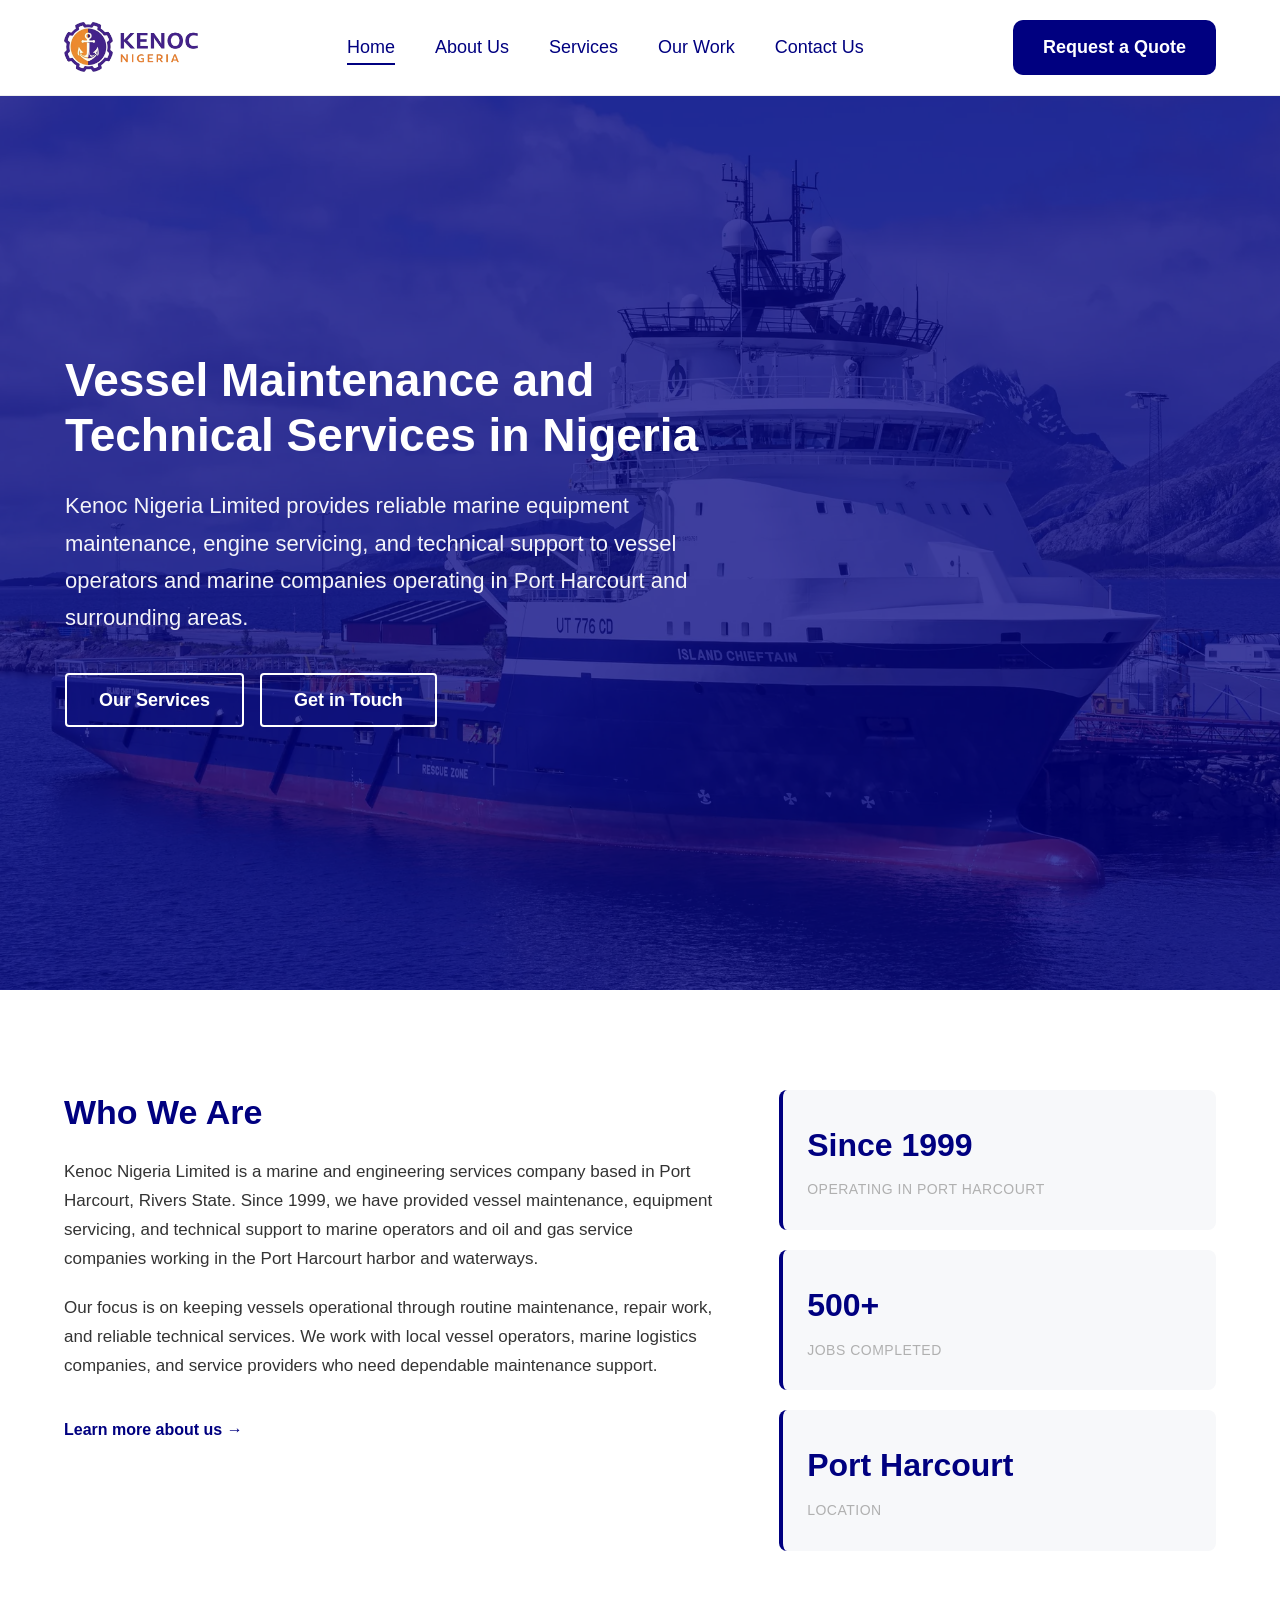
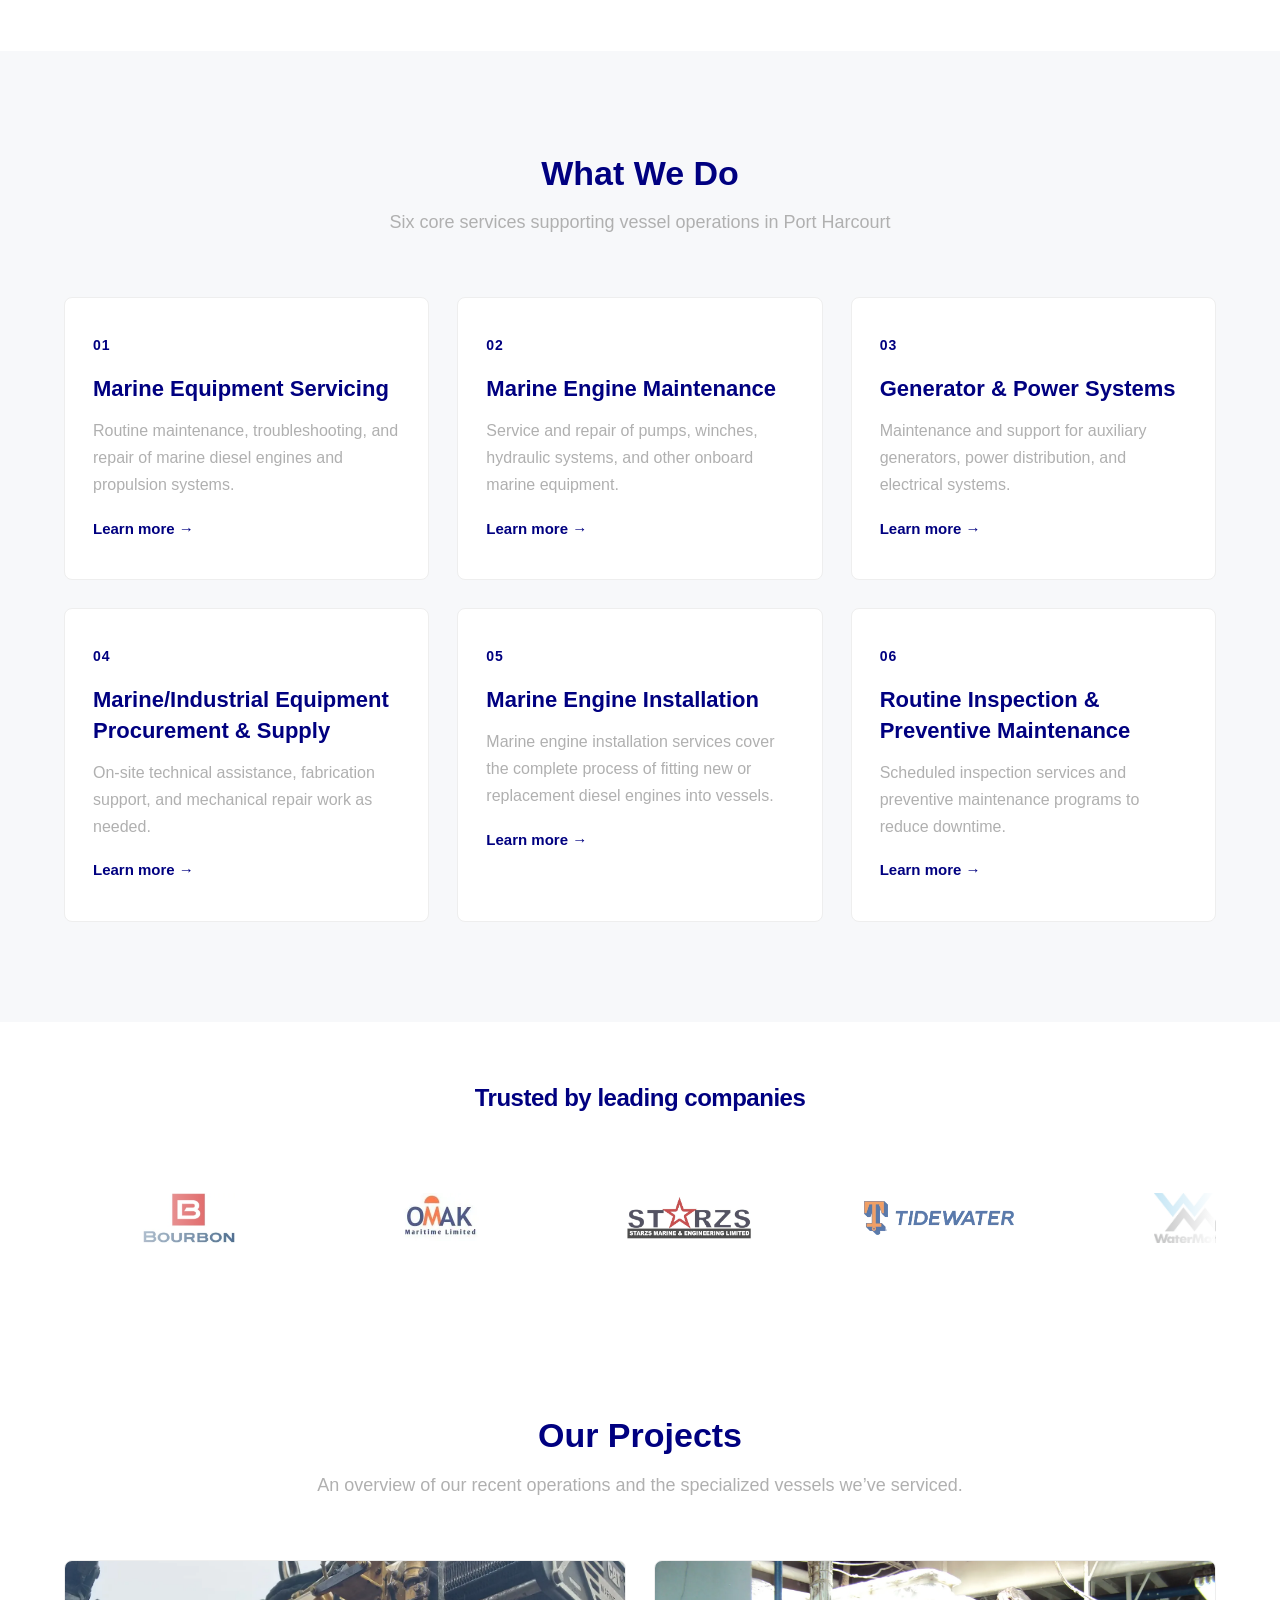
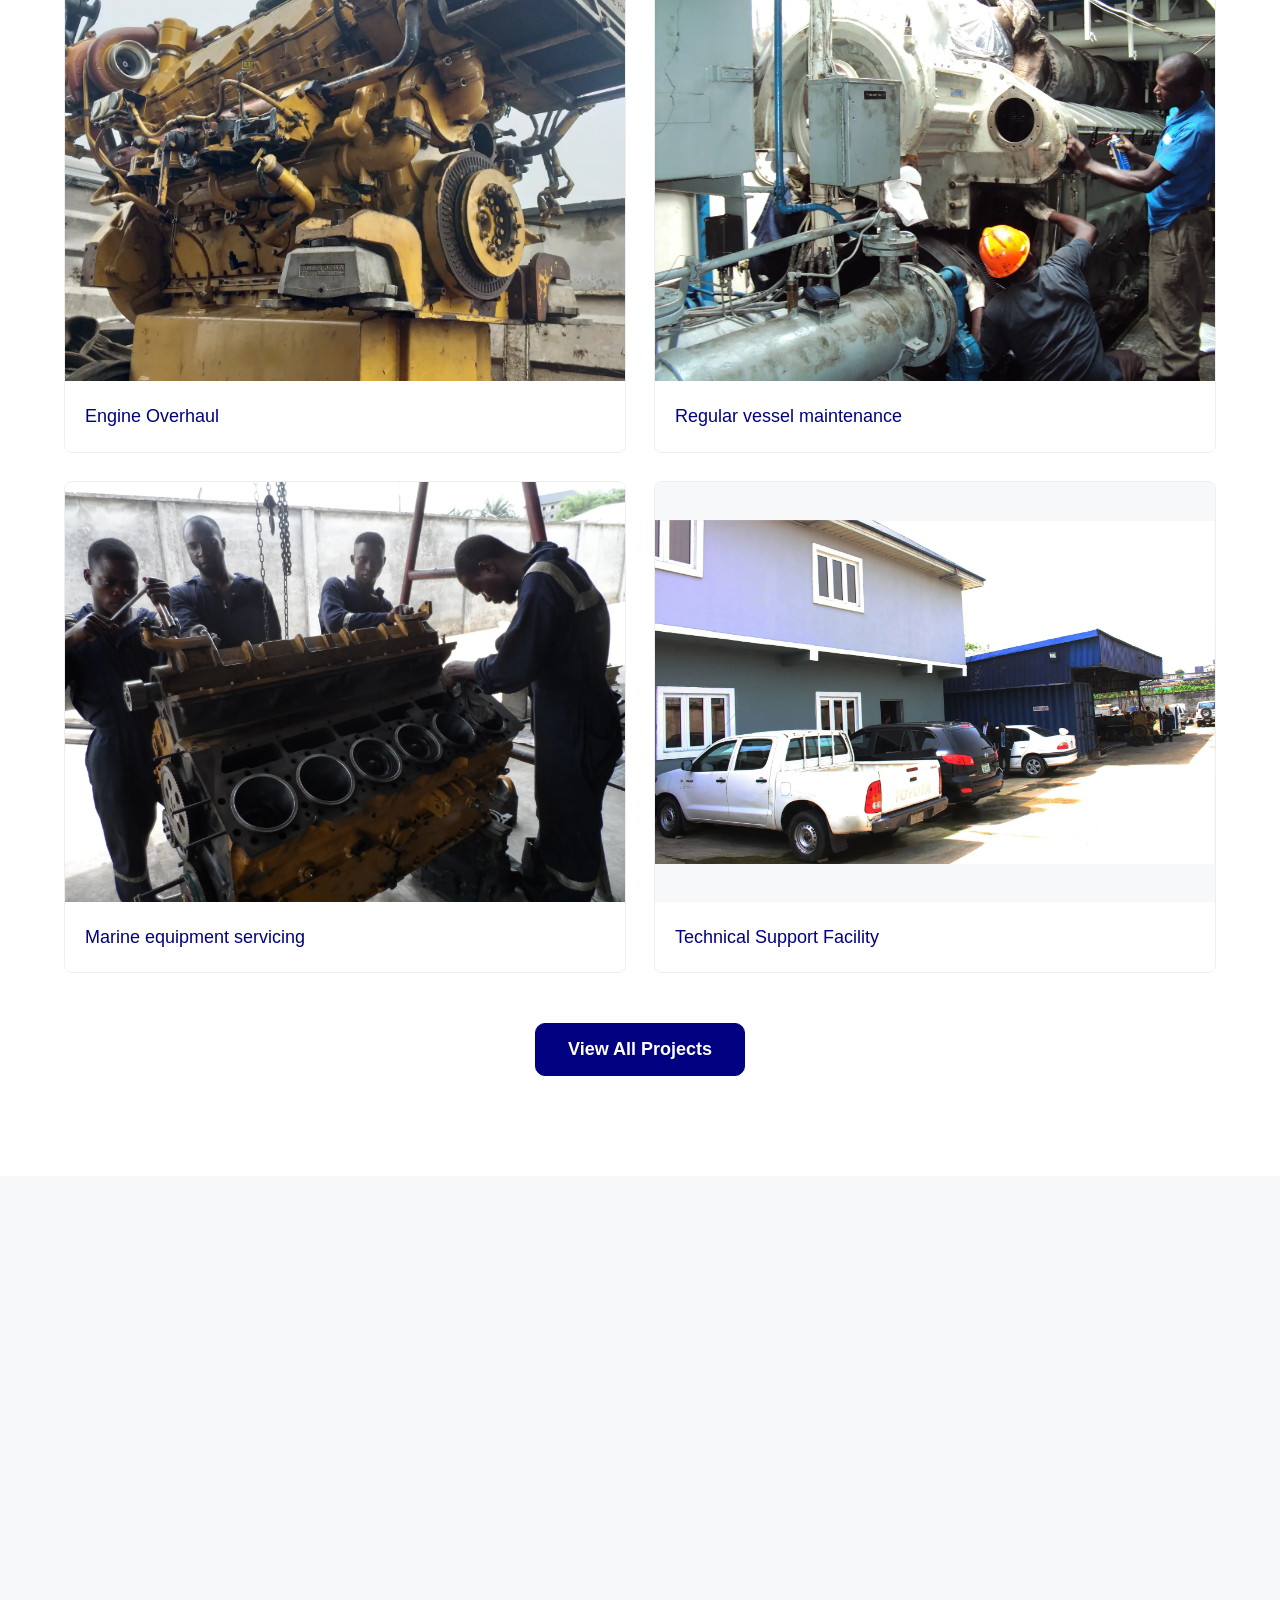
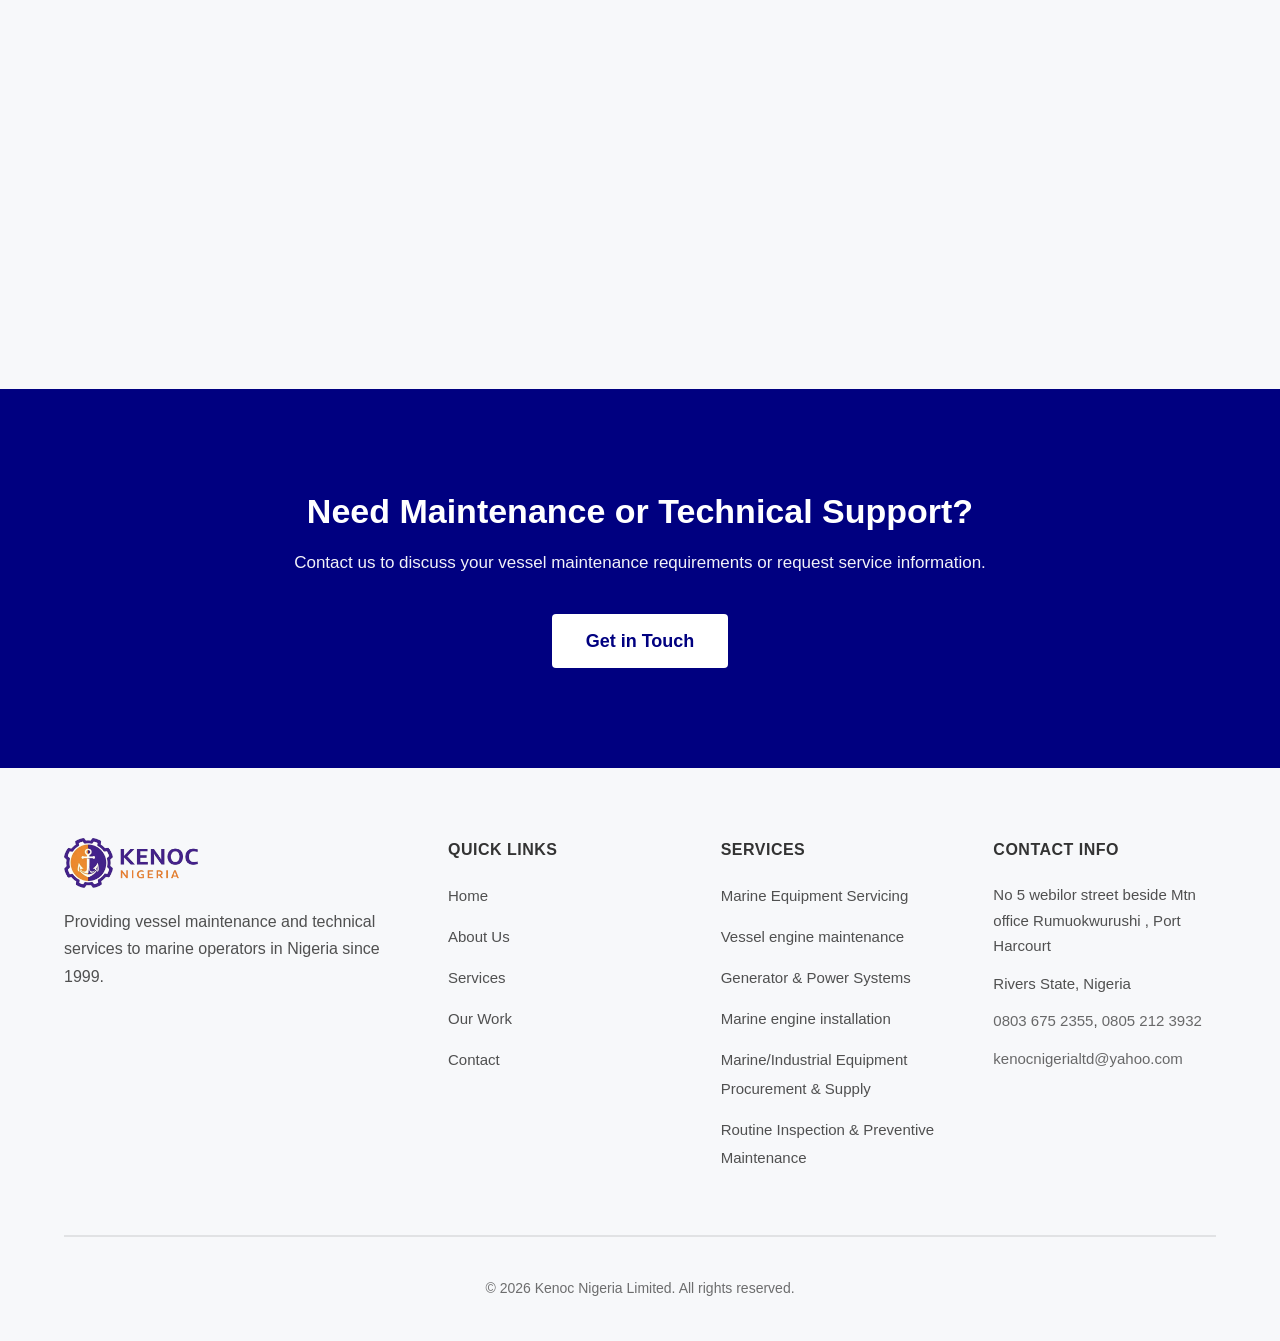
==== commit 3817f487: "Fix text bugs, add MD photo, compress all images - Add managing-director.webp (Kenneth Okafor) — fix" ====
--- a/index.html
+++ b/index.html
@@ -232,7 +232,7 @@
                     <div class="work-item fade-in">
                         <div class="work-image">
                             <div class="image-placeholder">
-                                <img src="./assets/overhaul-c32.webp" alt="Kenoc enginners working on CaterpillarC32 engine">
+                                <img src="./assets/overhaul-c32.webp" alt="Kenoc engineers working on Caterpillar C32 engine">
                             </div>
                         </div>
                         <div class="work-caption">Marine equipment servicing</div>
@@ -377,7 +377,7 @@
                             office Rumuokwurushi , Port Harcourt
                         </li>
                         <li>Rivers State, Nigeria</li>
-                        <li><a href="tel:+234">08036752355</a>,<a href="tel:+234">08052123932</a></li>
+                        <li><a href="tel:+2348036752355">0803 675 2355</a>, <a href="tel:+2348052123932">0805 212 3932</a></li>
                         <li><a href="mailto:kenocnigerialtd@yahoo.com">kenocnigerialtd@yahoo.com</a></li>
                     </ul>
                 </div>
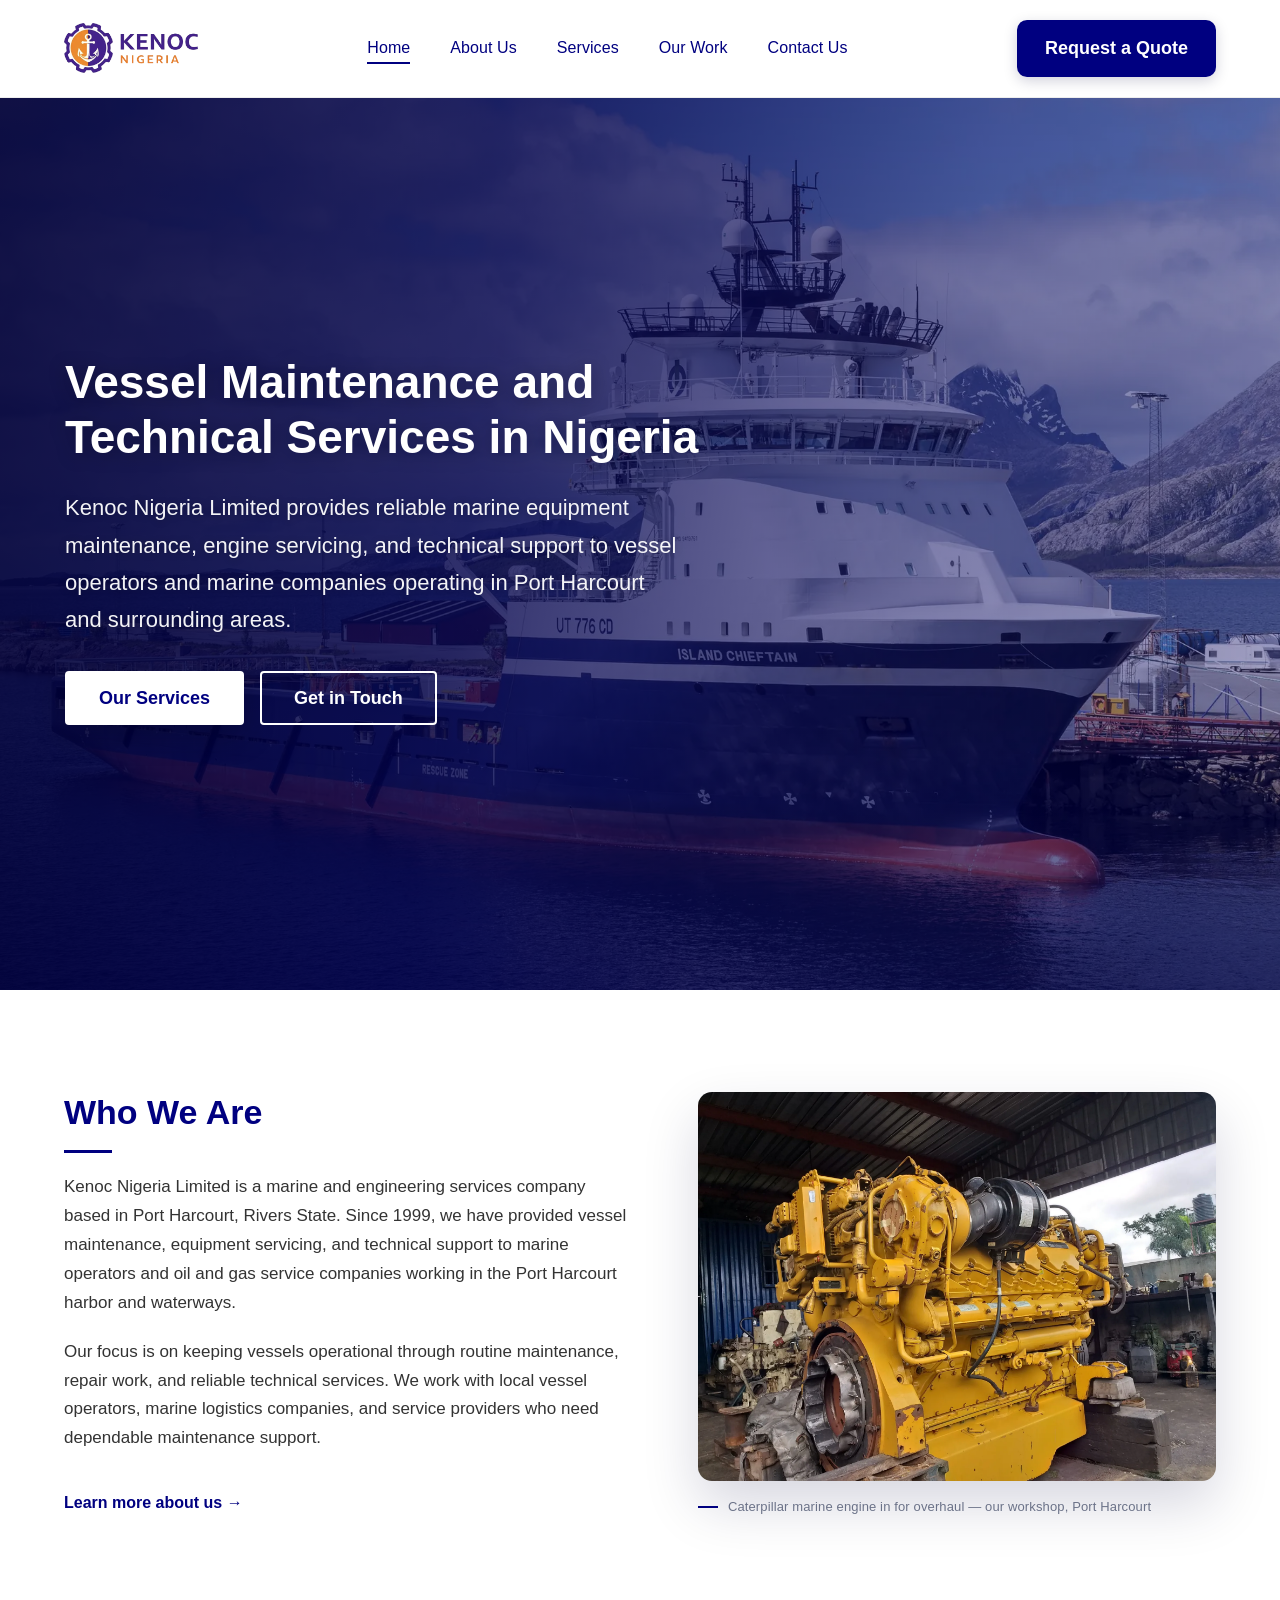
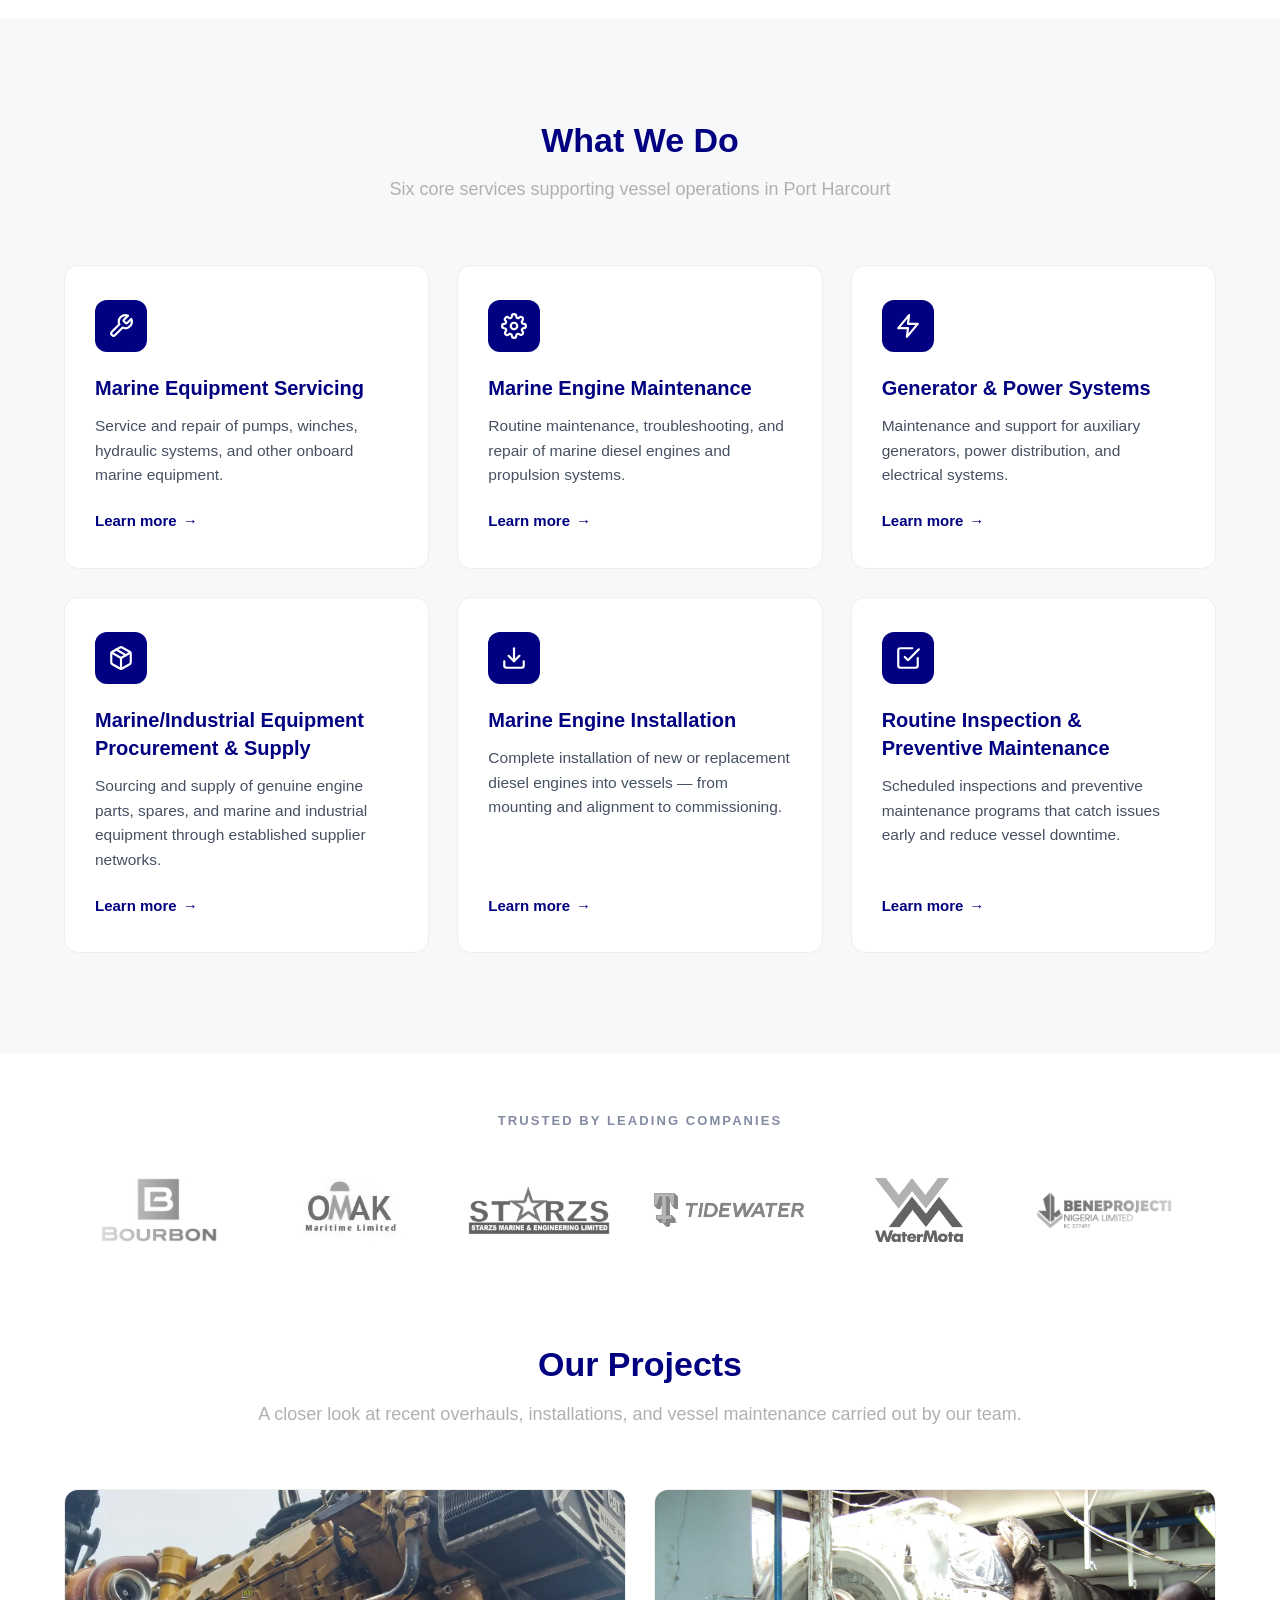
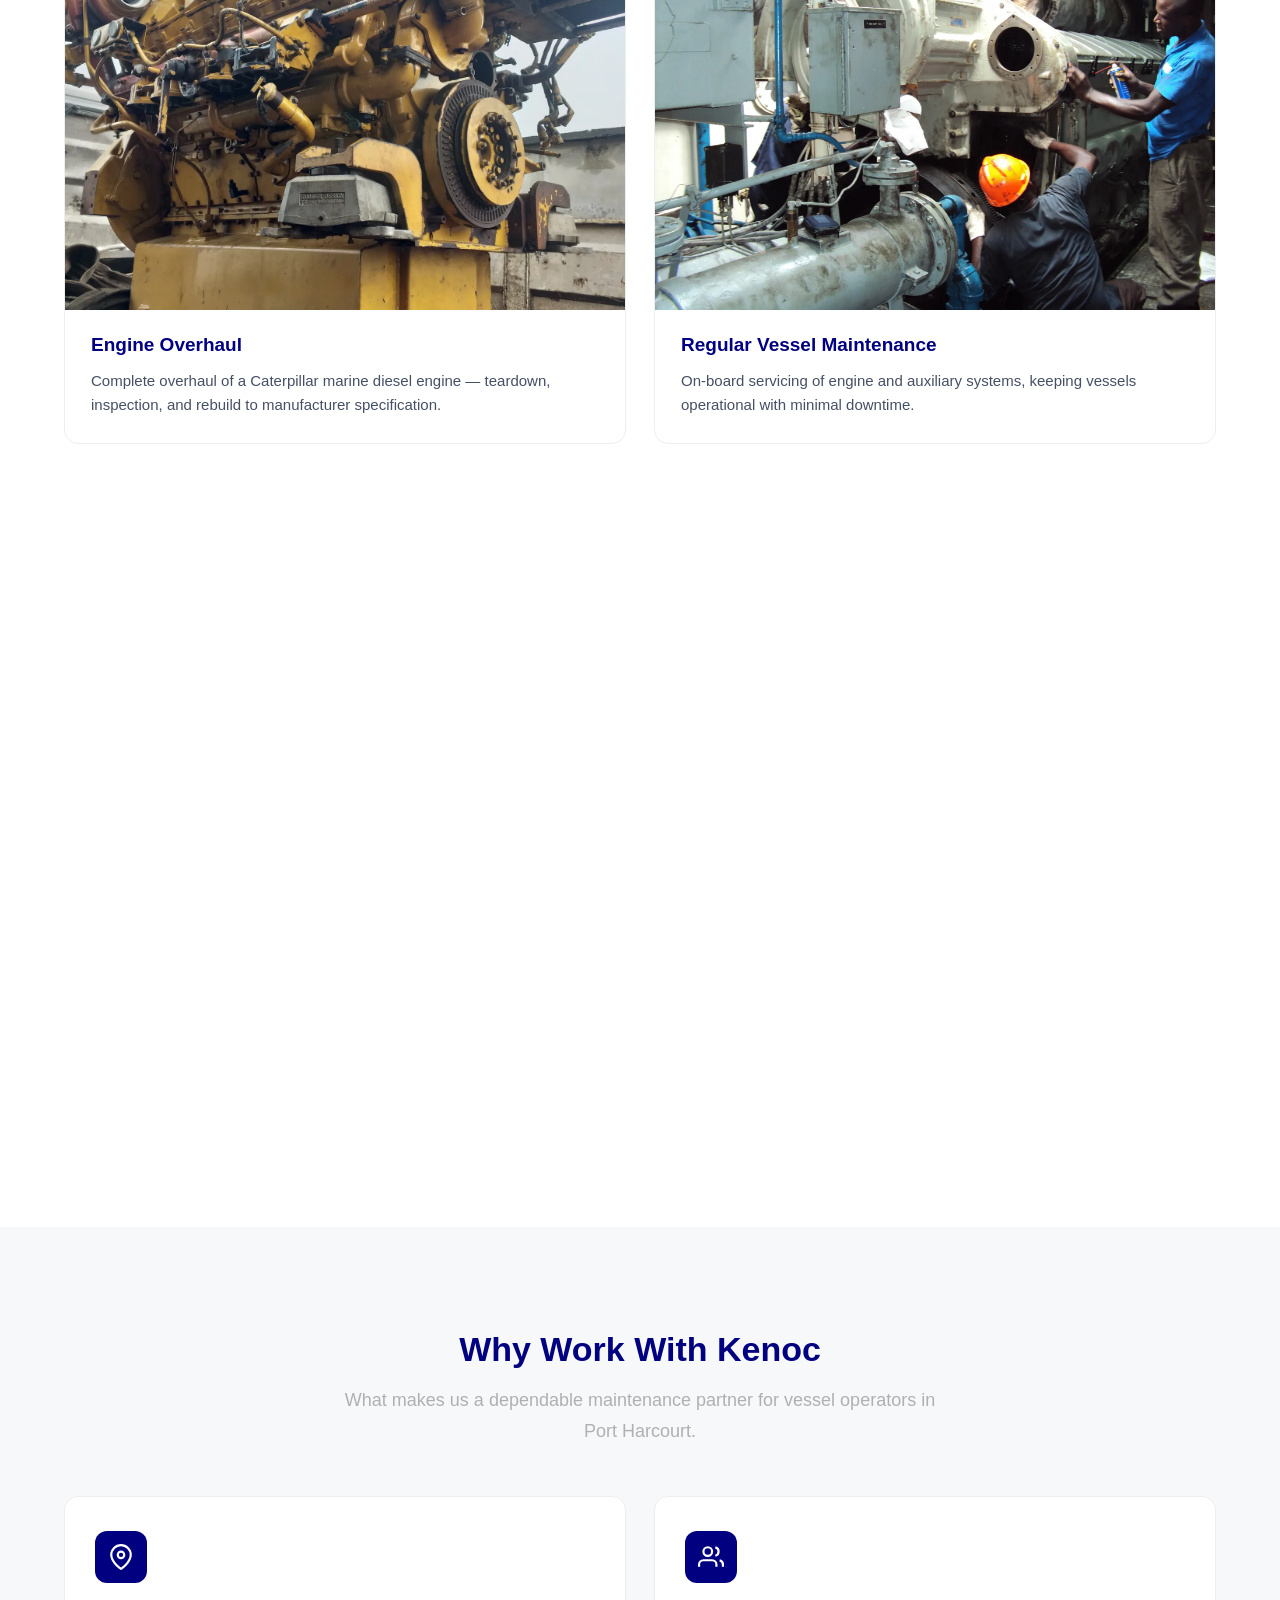
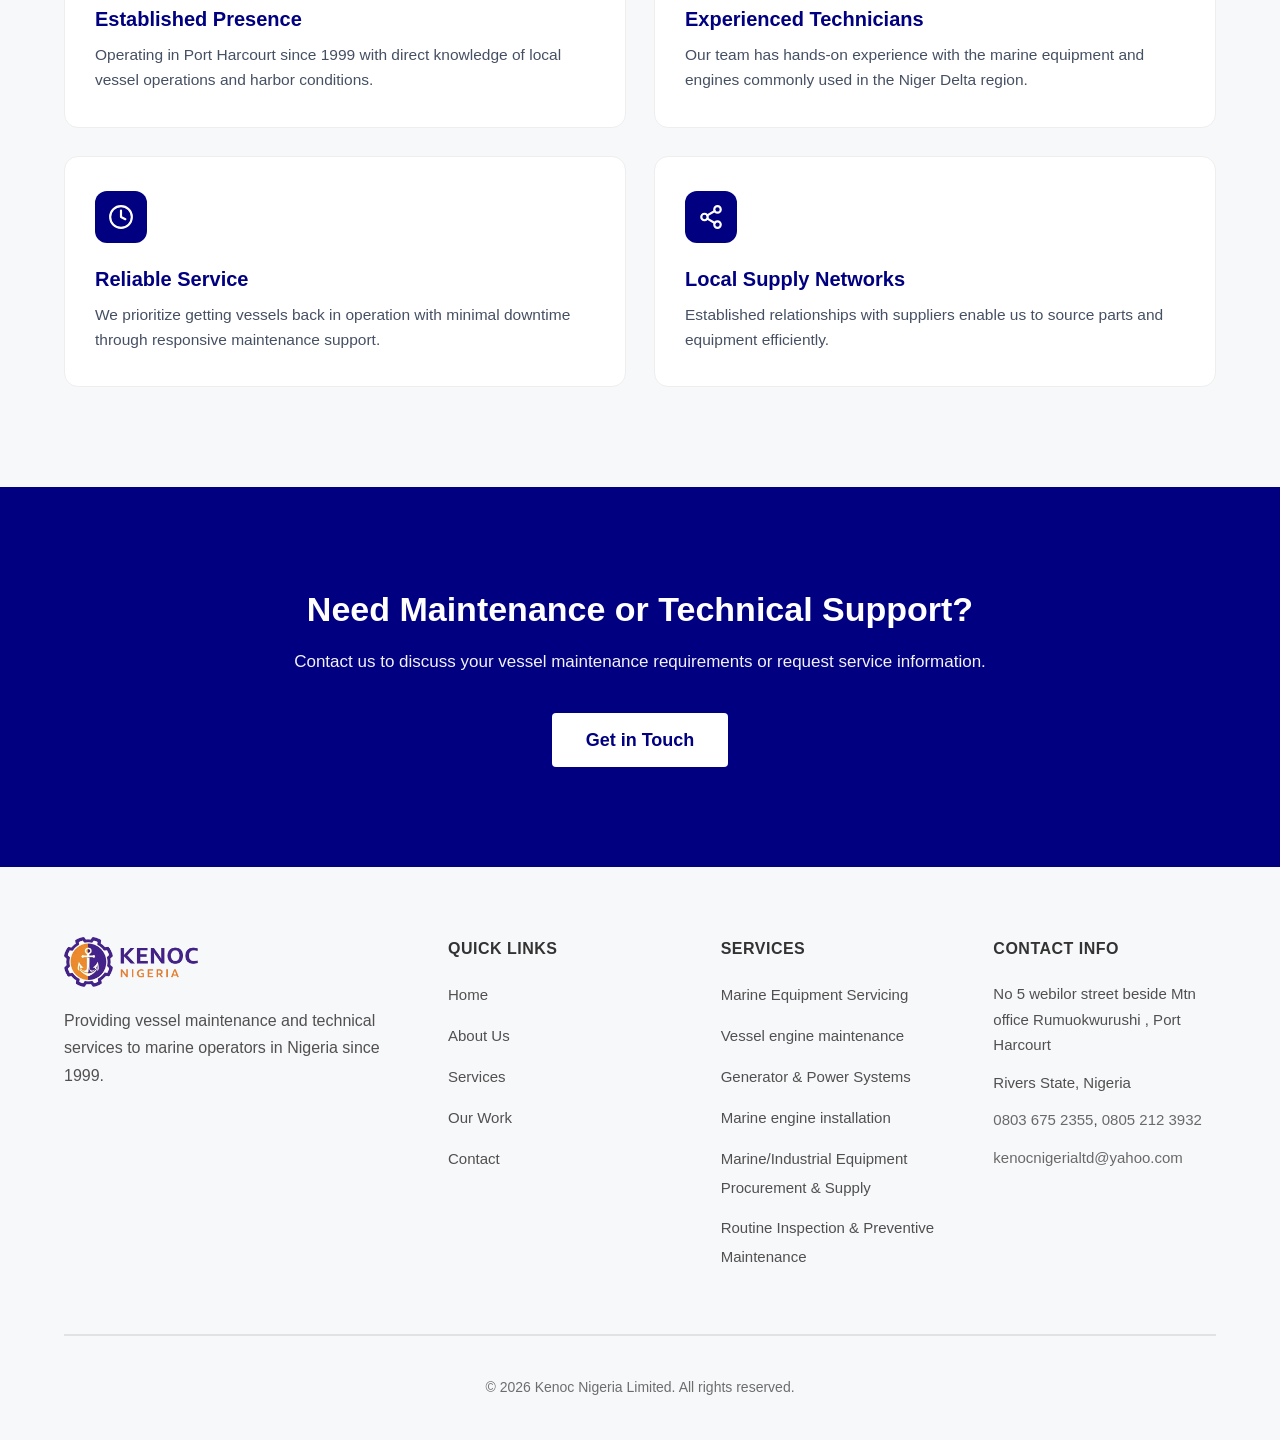
==== commit a8e32872: "Redesign homepage: hero, nav, and all sections to final polish - Hero: navy gradient overlay (vessel" ====
--- a/index.html
+++ b/index.html
@@ -67,7 +67,7 @@
         <!-- ========================================
              INTRO SECTION - Who We Are
              ======================================== -->
-        <section class="intro">
+        <section class="intro" id="who-we-are">
             <div class="container">
                 <div class="intro-grid">
                     <!-- Left: Text content -->
@@ -78,21 +78,11 @@
                         <a href="about.html" class="link-arrow">Learn more about us</a>
                     </div>
                     
-                    <!-- Right: Stats cards -->
-                    <div class="intro-stats fade-in">
-                        <div class="stat-card">
-                            <div class="stat-number">Since 1999</div>
-                            <div class="stat-label">Operating in Port Harcourt</div>
-                        </div>
-                        <div class="stat-card">
-                            <div class="stat-number">500+</div>
-                            <div class="stat-label">Jobs Completed</div>
-                        </div>
-                        <div class="stat-card">
-                            <div class="stat-number">Port Harcourt </div>
-                            <div class="stat-label">Location</div>
-                        </div>
-                    </div>
+                    <!-- Right: real workshop photograph -->
+                    <figure class="intro-media fade-in">
+                        <img src="./assets/picture-cat.webp" alt="Caterpillar marine engine on the stands mid-overhaul at the Kenoc workshop in Port Harcourt" loading="lazy">
+                        <figcaption>Caterpillar marine engine in for overhaul &mdash; our workshop, Port Harcourt</figcaption>
+                    </figure>
                 </div>
             </div>
         </section>
@@ -109,52 +99,64 @@
                 
                 <!-- Services Grid - Cards have hover animation -->
                 <div class="services-grid">
-                    <!-- Service 1 -->
-                    <div class="service-card fade-in">
-                        <div class="service-number">01</div>
+                    <!-- Marine Equipment Servicing -->
+                    <div class="service-card fade-in">
+                        <span class="service-icon" aria-hidden="true">
+                            <svg viewBox="0 0 24 24" fill="none" stroke="currentColor" stroke-width="2" stroke-linecap="round" stroke-linejoin="round"><path d="M14.7 6.3a1 1 0 0 0 0 1.4l1.6 1.6a1 1 0 0 0 1.4 0l3.77-3.77a6 6 0 0 1-7.94 7.94l-6.91 6.91a2.12 2.12 0 0 1-3-3l6.91-6.91a6 6 0 0 1 7.94-7.94l-3.76 3.76z"/></svg>
+                        </span>
                         <h3>Marine Equipment Servicing</h3>
+                        <p>Service and repair of pumps, winches, hydraulic systems, and other onboard marine equipment.</p>
+                        <a href="services.html#equipment" class="service-link">Learn more</a>
+                    </div>
+
+                    <!-- Marine Engine Maintenance -->
+                    <div class="service-card fade-in">
+                        <span class="service-icon" aria-hidden="true">
+                            <svg viewBox="0 0 24 24" fill="none" stroke="currentColor" stroke-width="2" stroke-linecap="round" stroke-linejoin="round"><circle cx="12" cy="12" r="3"/><path d="M19.4 15a1.65 1.65 0 0 0 .33 1.82l.06.06a2 2 0 1 1-2.83 2.83l-.06-.06a1.65 1.65 0 0 0-1.82-.33 1.65 1.65 0 0 0-1 1.51V21a2 2 0 0 1-4 0v-.09A1.65 1.65 0 0 0 9 19.4a1.65 1.65 0 0 0-1.82.33l-.06.06a2 2 0 1 1-2.83-2.83l.06-.06a1.65 1.65 0 0 0 .33-1.82 1.65 1.65 0 0 0-1.51-1H3a2 2 0 0 1 0-4h.09A1.65 1.65 0 0 0 4.6 9a1.65 1.65 0 0 0-.33-1.82l-.06-.06a2 2 0 1 1 2.83-2.83l.06.06a1.65 1.65 0 0 0 1.82.33H9a1.65 1.65 0 0 0 1-1.51V3a2 2 0 0 1 4 0v.09a1.65 1.65 0 0 0 1 1.51 1.65 1.65 0 0 0 1.82-.33l.06-.06a2 2 0 1 1 2.83 2.83l-.06.06a1.65 1.65 0 0 0-.33 1.82V9a1.65 1.65 0 0 0 1.51 1H21a2 2 0 0 1 0 4h-.09a1.65 1.65 0 0 0-1.51 1z"/></svg>
+                        </span>
+                        <h3>Marine Engine Maintenance</h3>
                         <p>Routine maintenance, troubleshooting, and repair of marine diesel engines and propulsion systems.</p>
-                        <a href="services.html#equipment" class="service-link">Learn more →</a>
-                    </div>
-                    
-                    <!-- Service 2 -->
-                    <div class="service-card fade-in">
-                        <div class="service-number">02</div>
-                        <h3>Marine Engine Maintenance</h3>
-                        <p>Service and repair of pumps, winches, hydraulic systems, and other onboard marine equipment.</p>
-                        <a href="services.html#maintenance" class="service-link">Learn more →</a>
-                    </div>
-                    
-                    <!-- Service 3 -->
-                    <div class="service-card fade-in">
-                        <div class="service-number">03</div>
-                        <h3>Generator & Power Systems</h3>
+                        <a href="services.html#maintenance" class="service-link">Learn more</a>
+                    </div>
+
+                    <!-- Generator & Power Systems -->
+                    <div class="service-card fade-in">
+                        <span class="service-icon" aria-hidden="true">
+                            <svg viewBox="0 0 24 24" fill="none" stroke="currentColor" stroke-width="2" stroke-linecap="round" stroke-linejoin="round"><polygon points="13 2 3 14 12 14 11 22 21 10 12 10 13 2"/></svg>
+                        </span>
+                        <h3>Generator &amp; Power Systems</h3>
                         <p>Maintenance and support for auxiliary generators, power distribution, and electrical systems.</p>
-                        <a href="services.html#generator" class="service-link">Learn more →</a>
-                    </div>
-                    
-                    <!-- Service 4 -->
-                    <div class="service-card fade-in">
-                        <div class="service-number">04</div>
-                        <h3>Marine/Industrial Equipment Procurement & Supply</h3>
-                        <p>On-site technical assistance, fabrication support, and mechanical repair work as needed.</p>
-                        <a href="services.html#supply" class="service-link">Learn more →</a>
-                    </div>
-                    
-                    <!-- Service 5 -->
-                    <div class="service-card fade-in">
-                        <div class="service-number">05</div>
+                        <a href="services.html#generator" class="service-link">Learn more</a>
+                    </div>
+
+                    <!-- Procurement & Supply -->
+                    <div class="service-card fade-in">
+                        <span class="service-icon" aria-hidden="true">
+                            <svg viewBox="0 0 24 24" fill="none" stroke="currentColor" stroke-width="2" stroke-linecap="round" stroke-linejoin="round"><line x1="16.5" y1="9.4" x2="7.5" y2="4.21"/><path d="M21 16V8a2 2 0 0 0-1-1.73l-7-4a2 2 0 0 0-2 0l-7 4A2 2 0 0 0 3 8v8a2 2 0 0 0 1 1.73l7 4a2 2 0 0 0 2 0l7-4A2 2 0 0 0 21 16z"/><polyline points="3.27 6.96 12 12.01 20.73 6.96"/><line x1="12" y1="22.08" x2="12" y2="12"/></svg>
+                        </span>
+                        <h3>Marine/Industrial Equipment Procurement &amp; Supply</h3>
+                        <p>Sourcing and supply of genuine engine parts, spares, and marine and industrial equipment through established supplier networks.</p>
+                        <a href="services.html#supply" class="service-link">Learn more</a>
+                    </div>
+
+                    <!-- Marine Engine Installation -->
+                    <div class="service-card fade-in">
+                        <span class="service-icon" aria-hidden="true">
+                            <svg viewBox="0 0 24 24" fill="none" stroke="currentColor" stroke-width="2" stroke-linecap="round" stroke-linejoin="round"><path d="M21 15v4a2 2 0 0 1-2 2H5a2 2 0 0 1-2-2v-4"/><polyline points="7 10 12 15 17 10"/><line x1="12" y1="15" x2="12" y2="3"/></svg>
+                        </span>
                         <h3>Marine Engine Installation</h3>
-                        <p>Marine engine installation services cover the complete process of fitting new or replacement diesel engines into vessels.</p>
-                        <a href="services.html#installation" class="service-link">Learn more →</a>
-                    </div>
-                    
-                    <!-- Service 6 -->
-                    <div class="service-card fade-in">
-                        <div class="service-number">06</div>
-                        <h3>Routine Inspection & Preventive Maintenance</h3>
-                        <p>Scheduled inspection services and preventive maintenance programs to reduce downtime.</p>
-                        <a href="services.html#inspection" class="service-link">Learn more →</a>
+                        <p>Complete installation of new or replacement diesel engines into vessels &mdash; from mounting and alignment to commissioning.</p>
+                        <a href="services.html#installation" class="service-link">Learn more</a>
+                    </div>
+
+                    <!-- Inspection & Preventive Maintenance -->
+                    <div class="service-card fade-in">
+                        <span class="service-icon" aria-hidden="true">
+                            <svg viewBox="0 0 24 24" fill="none" stroke="currentColor" stroke-width="2" stroke-linecap="round" stroke-linejoin="round"><polyline points="9 11 12 14 22 4"/><path d="M21 12v7a2 2 0 0 1-2 2H5a2 2 0 0 1-2-2V5a2 2 0 0 1 2-2h11"/></svg>
+                        </span>
+                        <h3>Routine Inspection &amp; Preventive Maintenance</h3>
+                        <p>Scheduled inspections and preventive maintenance programs that catch issues early and reduce vessel downtime.</p>
+                        <a href="services.html#inspection" class="service-link">Learn more</a>
                     </div>
                 </div>
             </div>
@@ -170,27 +172,27 @@
     
     <div class="logo-slider">
       <div class="logo-slide-track">
-        <div class="slide"><img src="./assets/Company Logos/Bourbon.webp" alt="Company 1"></div>
-        <div class="slide"><img src="./assets/Company Logos/Omak.webp" alt="Company 2"></div>
-        <div class="slide"><img src="./assets/Company Logos/starzs.webp" alt="Company 3"></div>
-        <div class="slide"><img src="./assets/Company Logos/tide water.webp" alt="Company 4"></div>
-        <div class="slide"><img src="./assets/Company Logos/Watermota.webp" alt="Company 5"></div>
-        <div class="slide"><img src="./assets/Company Logos/bene.webp" alt="Company 6"></div>
-        <div class="slide"><img src="./assets/Company Logos/Arco.webp" alt="Company 7"></div>
-        <div class="slide"><img src="./assets/Company Logos/1506701053_91334.webp" alt="Company 8"></div>
-        <div class="slide"><img src="./assets/Company Logos/Edison-Chouest.webp" alt="Company 9"></div>
-        <div class="slide"><img src="./assets/Company Logos/ejovi.webp" alt="Company 10"></div>
-        
-       <div class="slide"><img src="./assets/Company Logos/Bourbon.webp" alt="Company 1"></div>
-        <div class="slide"><img src="./assets/Company Logos/Omak.webp" alt="Company 2"></div>
-        <div class="slide"><img src="./assets/Company Logos/starzs.webp" alt="Company 3"></div>
-        <div class="slide"><img src="./assets/Company Logos/tide water.webp" alt="Company 4"></div>
-        <div class="slide"><img src="./assets/Company Logos/Watermota.webp" alt="Company 5"></div>
-        <div class="slide"><img src="./assets/Company Logos/bene.webp" alt="Company 6"></div>
-        <div class="slide"><img src="./assets/Company Logos/Arco.webp" alt="Company 7"></div>
-        <div class="slide"><img src="./assets/Company Logos/1506701053_91334.webp" alt="Company 8"></div>
-        <div class="slide"><img src="./assets/Company Logos/Edison-Chouest.webp" alt="Company 9"></div>
-        <div class="slide"><img src="./assets/Company Logos/ejovi.webp" alt="Company 10"></div>
+        <div class="slide"><img src="./assets/Company Logos/Bourbon.webp" alt="Bourbon" loading="lazy"></div>
+        <div class="slide"><img src="./assets/Company Logos/Omak.webp" alt="OMAK Maritime" loading="lazy"></div>
+        <div class="slide"><img src="./assets/Company Logos/starzs.webp" alt="Starzs Marine & Engineering" loading="lazy"></div>
+        <div class="slide"><img src="./assets/Company Logos/tide water.webp" alt="Tidewater" loading="lazy"></div>
+        <div class="slide"><img src="./assets/Company Logos/Watermota.webp" alt="Watermota" loading="lazy"></div>
+        <div class="slide"><img src="./assets/Company Logos/bene.webp" alt="Beneprojecti Nigeria" loading="lazy"></div>
+        <div class="slide"><img src="./assets/Company Logos/Arco.webp" alt="Arco" loading="lazy"></div>
+        <div class="slide"><img src="./assets/Company Logos/1506701053_91334.webp" alt="Client company" loading="lazy"></div>
+        <div class="slide"><img src="./assets/Company Logos/Edison-Chouest.webp" alt="Edison Chouest Offshore" loading="lazy"></div>
+        <div class="slide"><img src="./assets/Company Logos/ejovi.webp" alt="Ejovi" loading="lazy"></div>
+
+        <div class="slide" aria-hidden="true"><img src="./assets/Company Logos/Bourbon.webp" alt="" loading="lazy"></div>
+        <div class="slide" aria-hidden="true"><img src="./assets/Company Logos/Omak.webp" alt="" loading="lazy"></div>
+        <div class="slide" aria-hidden="true"><img src="./assets/Company Logos/starzs.webp" alt="" loading="lazy"></div>
+        <div class="slide" aria-hidden="true"><img src="./assets/Company Logos/tide water.webp" alt="" loading="lazy"></div>
+        <div class="slide" aria-hidden="true"><img src="./assets/Company Logos/Watermota.webp" alt="" loading="lazy"></div>
+        <div class="slide" aria-hidden="true"><img src="./assets/Company Logos/bene.webp" alt="" loading="lazy"></div>
+        <div class="slide" aria-hidden="true"><img src="./assets/Company Logos/Arco.webp" alt="" loading="lazy"></div>
+        <div class="slide" aria-hidden="true"><img src="./assets/Company Logos/1506701053_91334.webp" alt="" loading="lazy"></div>
+        <div class="slide" aria-hidden="true"><img src="./assets/Company Logos/Edison-Chouest.webp" alt="" loading="lazy"></div>
+        <div class="slide" aria-hidden="true"><img src="./assets/Company Logos/ejovi.webp" alt="" loading="lazy"></div>
       </div>
     </div>
   </div>
@@ -203,51 +205,53 @@
             <div class="container">
                 <div class="section-header fade-in">
                     <h2>Our Projects</h2>
-                    <p> An overview of our recent operations and the specialized vessels we’ve serviced.</p>
+                    <p>A closer look at recent overhauls, installations, and vessel maintenance carried out by our team.</p>
                 </div>
                 
                 <div class="work-grid">
-                    <!-- Work Image 1 - REPLACE: Engine maintenance work photo -->
-                    <div class="work-item fade-in">
+                    <!-- Engine overhaul -->
+                    <article class="work-item fade-in">
                         <div class="work-image">
-                            <div class="image-placeholder">
-                              <img src="./assets/catc32engine.webp" alt="Caterpillar C32 Engine">
-                                
-                            </div>
-                        </div>
-                        <div class="work-caption">Engine Overhaul</div>
-                    </div>
-                    
-                    <!-- Work Image 2 - REPLACE: Vessel servicing photo -->
-                    <div class="work-item fade-in">
+                            <img src="./assets/catc32engine.webp" alt="Caterpillar marine diesel engine overhauled by Kenoc in Port Harcourt" loading="lazy">
+                        </div>
+                        <div class="work-body">
+                            <h3 class="work-title">Engine Overhaul</h3>
+                            <p class="work-desc">Complete overhaul of a Caterpillar marine diesel engine &mdash; teardown, inspection, and rebuild to manufacturer specification.</p>
+                        </div>
+                    </article>
+
+                    <!-- Vessel maintenance -->
+                    <article class="work-item fade-in">
                         <div class="work-image">
-                            <div class="image-placeholder">
-                               <img src="./assets/maintenance-emd.webp" alt="Maintenance of the vessel">
-                            </div>
-                        </div>
-                        <div class="work-caption">Regular vessel maintenance</div>
-                    </div>
-                    
-                    <!-- Work Image 3 - REPLACE: Equipment repair photo -->
-                    <div class="work-item fade-in">
+                            <img src="./assets/maintenance-emd.webp" alt="Kenoc engineers carrying out on-board maintenance of vessel machinery" loading="lazy">
+                        </div>
+                        <div class="work-body">
+                            <h3 class="work-title">Regular Vessel Maintenance</h3>
+                            <p class="work-desc">On-board servicing of engine and auxiliary systems, keeping vessels operational with minimal downtime.</p>
+                        </div>
+                    </article>
+
+                    <!-- Engine installation -->
+                    <article class="work-item fade-in">
                         <div class="work-image">
-                            <div class="image-placeholder">
-                                <img src="./assets/overhaul-c32.webp" alt="Kenoc engineers working on Caterpillar C32 engine">
-                            </div>
-                        </div>
-                        <div class="work-caption">Marine equipment servicing</div>
-                    </div>
-                    
-                    <!-- Work Image 4 - REPLACE: Workshop facility photo -->
-                    <div class="work-item fade-in">
+                            <img src="./assets/marine-engine-installation.webp" alt="Marine engine being lowered into a vessel's engine bay during installation by Kenoc" loading="lazy">
+                        </div>
+                        <div class="work-body">
+                            <h3 class="work-title">Marine Engine Installation</h3>
+                            <p class="work-desc">Fitting a replacement marine engine into a vessel &mdash; lifting, mounting, alignment, and commissioning.</p>
+                        </div>
+                    </article>
+
+                    <!-- Engine control room support -->
+                    <article class="work-item fade-in">
                         <div class="work-image">
-                            <div class="image-placeholder">
-                                <img src="./assets/kenoc-workshop.webp" alt="Kenoc Nigeria limited workshop">
-                            </div>
-                        </div>
-                        <div class="work-caption">Technical Support Facility</div>
-                    </div>
-                    
+                            <img src="./assets/engine-control-room.webp" alt="Vessel engine control room console with steering gear and pump control panels serviced by Kenoc" loading="lazy">
+                        </div>
+                        <div class="work-body">
+                            <h3 class="work-title">Engine Control Room Support</h3>
+                            <p class="work-desc">Servicing and support for engine control room consoles &mdash; steering-gear and pump panels, alarms, and monitoring systems.</p>
+                        </div>
+                    </article>
                 </div>
                 
                 <div class="work-cta fade-in">
@@ -262,13 +266,14 @@
             <div class="container">
                 <div class="why-choose-content fade-in">
                     <h2>Why Work With Kenoc</h2>
-                    
+                    <p class="why-choose-sub">What makes us a dependable maintenance partner for vessel operators in Port Harcourt.</p>
+
                     <div class="features-grid">
                         <!-- Feature 1 -->
                         <div class="feature-card">
                             <div class="feature-icon">
-                                <svg width="32" height="32" viewBox="0 0 24 24" fill="none" stroke="currentColor" stroke-width="2">
-                                    <path d="M12 2v20M2 12h20"/>
+                                <svg width="32" height="32" viewBox="0 0 24 24" fill="none" stroke="currentColor" stroke-width="2" stroke-linecap="round" stroke-linejoin="round">
+                                    <path d="M21 10c0 7-9 13-9 13s-9-6-9-13a9 9 0 0 1 18 0z"/><circle cx="12" cy="10" r="3"/>
                                 </svg>
                             </div>
                             <h3>Established Presence</h3>
@@ -285,14 +290,14 @@
                                 </svg>
                             </div>
                             <h3>Experienced Technicians</h3>
-                            <p>Our team has hands-on experience with the marine equipment and engines commonly used in the Region</p>
+                            <p>Our team has hands-on experience with the marine equipment and engines commonly used in the Niger Delta region.</p>
                         </div>
                         
                         <!-- Feature 3 -->
                         <div class="feature-card">
                             <div class="feature-icon">
-                                <svg width="32" height="32" viewBox="0 0 24 24" fill="none" stroke="currentColor" stroke-width="2">
-                                    <polyline points="22 12 18 12 15 21 9 3 6 12 2 12"/>
+                                <svg width="32" height="32" viewBox="0 0 24 24" fill="none" stroke="currentColor" stroke-width="2" stroke-linecap="round" stroke-linejoin="round">
+                                    <circle cx="12" cy="12" r="10"/><polyline points="12 6 12 12 16 14"/>
                                 </svg>
                             </div>
                             <h3>Reliable Service</h3>
@@ -302,8 +307,8 @@
                         <!-- Feature 4 -->
                         <div class="feature-card">
                             <div class="feature-icon">
-                                <svg width="32" height="32" viewBox="0 0 24 24" fill="none" stroke="currentColor" stroke-width="2">
-                                    <path d="M21 16V8a2 2 0 0 0-1-1.73l-7-4a2 2 0 0 0-2 0l-7 4A2 2 0 0 0 3 8v8a2 2 0 0 0 1 1.73l7 4a2 2 0 0 0 2 0l7-4A2 2 0 0 0 21 16z"/>
+                                <svg width="32" height="32" viewBox="0 0 24 24" fill="none" stroke="currentColor" stroke-width="2" stroke-linecap="round" stroke-linejoin="round">
+                                    <circle cx="18" cy="5" r="3"/><circle cx="6" cy="12" r="3"/><circle cx="18" cy="19" r="3"/><line x1="8.59" y1="13.51" x2="15.42" y2="17.49"/><line x1="15.41" y1="6.51" x2="8.59" y2="10.49"/>
                                 </svg>
                             </div>
                             <h3>Local Supply Networks</h3>
--- a/styles.css
+++ b/styles.css
@@ -16,8 +16,10 @@
    CSS VARIABLES - Update these to change colors site-wide
    ============================================ */
 :root {
-    /* Primary Colors */
-    --navy: #000080;                    /* Main brand color */
+    /* Primary Colors — navy + white system (orange lives only in the logo) */
+    --navy: #000080;                    /* Main brand color / CTAs */
+    --navy-deep: #05082B;               /* Deep navy for hero gradient */
+    --steel: #E9ECF5;                   /* Cool light neutral / hairlines */
     --white: #FFFFFF;                   /* Base background */
     --soft-gray: #F7F8FA;              /* Structural background */
     
@@ -145,6 +147,11 @@
     transition: box-shadow 0.3s ease;
 }
 
+/* Subtle shadow once scrolled */
+.site-header.scrolled {
+    box-shadow: 0 4px 12px rgba(0, 0, 0, 0.08);
+}
+
 .header-content {
     display: flex;
     justify-content: space-between;
@@ -165,9 +172,10 @@
 }
 
 .main-nav a {
-    color:#000080;
+    color: var(--navy);
     font-weight: 500;
-    font-size: 18px;
+    font-size: 16px;
+    letter-spacing: 0.005em;
     padding: 8px 0;
     position: relative;
 }
@@ -196,17 +204,19 @@
 }
 
 .btn-header {
-    background-color: #000080;
+    background-color: var(--navy);
     color: var(--white);
-    padding: 10px 28px !important;
+    padding: 11px 26px !important;
     font-size: 15px;
     font-weight: 600;
     border-radius: 10px !important;
-    transition: var(--transition-smooth);
+    box-shadow: 0 4px 14px rgba(0, 0, 60, 0.18);
+    transition: transform 0.25s ease, box-shadow 0.25s ease;
 }
 
 .btn-header:hover {
-    opacity: 0.9;
+    transform: translateY(-2px);
+    box-shadow: 0 8px 22px rgba(0, 0, 60, 0.26);
 }
 
 /* Mobile Menu Toggle - Hidden on desktop */
@@ -239,7 +249,7 @@
     align-items: center;
     color: var(--white);
     overflow: hidden;
-    margin-top: 90px;                  /* Space for fixed header */
+    margin-top: 90px;                  /* Space for fixed white header */
 }
 
 /* Hero Background Image */
@@ -256,14 +266,27 @@
     background-repeat: no-repeat;
 }
 
-/* Navy Overlay - For text readability */
+/* Navy Overlay - Directional gradient: dark on the left for text
+   readability, clearing toward the right so the vessel shows through */
 .hero-overlay {
     position: absolute;
     top: 0;
     left: 0;
     right: 0;
     bottom: 0;
-    background-color: rgba(0, 0, 128, 0.75);  /* Navy with 75% opacity */
+    background:
+        linear-gradient(
+            100deg,
+            rgba(0, 0, 55, 0.92) 0%,
+            rgba(0, 0, 75, 0.80) 38%,
+            rgba(0, 0, 90, 0.50) 70%,
+            rgba(0, 0, 100, 0.34) 100%
+        ),
+        linear-gradient(
+            to top,
+            rgba(0, 0, 40, 0.55) 0%,
+            rgba(0, 0, 40, 0) 30%
+        );
 }
 
 /* Hero Content - Text on left side */
@@ -277,12 +300,15 @@
 .hero h1 {
     color: var(--white);
     margin-bottom: 24px;
+    text-shadow: 0 2px 18px rgba(0, 0, 30, 0.35);
 }
 
 .hero p {
     color: var(--white);
-    margin-bottom: 36px;
+    margin-bottom: 32px;
     opacity: 0.95;
+    max-width: 620px;
+    text-shadow: 0 1px 10px rgba(0, 0, 30, 0.3);
 }
 
 /* Hero CTA Buttons */
@@ -292,6 +318,37 @@
     flex-wrap: wrap;
 }
 
+/* Hero CTA hierarchy — solid white primary (navy text) + outlined secondary */
+.hero-cta .btn-primary {
+    background: var(--white);
+    border-color: var(--white);
+    color: var(--navy);
+    box-shadow: 0 10px 30px rgba(0, 0, 25, 0.28);
+}
+
+.hero-cta .btn-primary:hover {
+    background: rgba(255, 255, 255, 0.9);
+    border-color: rgba(255, 255, 255, 0.9);
+    color: var(--navy);
+    transform: translateY(-2px);
+}
+
+.hero-cta .btn-secondary:hover {
+    transform: translateY(-2px);
+}
+
+/* Hero content animates in on load — never left stuck invisible if JS
+   does not run, unlike the scroll-triggered .fade-in used elsewhere */
+.hero .hero-content.fade-in {
+    opacity: 0;
+    transform: translateY(30px);
+    animation: heroIn 0.9s ease 0.15s forwards;
+}
+
+@keyframes heroIn {
+    to { opacity: 1; transform: translateY(0); }
+}
+
 /* ============================================
    BUTTONS - Standard button styles
    ============================================ */
@@ -350,14 +407,24 @@
 
 .intro-grid {
     display: grid;
-    grid-template-columns: 1.5fr 1fr;
-    gap: 60px;
-    align-items: start;
+    grid-template-columns: 1.1fr 1fr;
+    gap: 64px;
+    align-items: center;               /* balance the two columns vertically */
 }
 
 .intro-text h2 {
     color: var(--navy);
-    margin-bottom: 24px;
+    margin-bottom: 20px;
+}
+
+/* Short structural rule under the section heading */
+.intro-text h2::after {
+    content: '';
+    display: block;
+    width: 48px;
+    height: 3px;
+    margin-top: 16px;
+    background: var(--navy);
 }
 
 .intro-text p {
@@ -381,32 +448,38 @@
     content: " →";
 }
 
-/* Stats Cards */
-.intro-stats {
-    display: grid;
-    gap: 20px;
-}
-
-.stat-card {
-    padding: 28px 24px;
-    background-color: var(--soft-gray);
-    border-radius: 8px;
-    border-left: 4px solid var(--navy);
-}
-
-.stat-number {
-    font-size: 32px;
-    font-weight: 600;
-    color: var(--navy);
-    margin-bottom: 6px;
-}
-
-.stat-label {
-    font-size: 14px;
-    color: var(--text-muted);
-    text-transform: uppercase;
-    letter-spacing: 0.5px;
-    font-weight: 500;
+/* Who We Are — real workshop photograph */
+.intro-media {
+    margin: 0;
+}
+
+.intro-media img {
+    display: block;
+    width: 100%;
+    aspect-ratio: 4 / 3;
+    object-fit: cover;
+    border-radius: 14px;
+    box-shadow: 0 24px 55px rgba(0, 0, 60, 0.16);
+}
+
+.intro-media figcaption {
+    display: flex;
+    align-items: flex-start;           /* anchor tick to the first line */
+    gap: 10px;
+    margin-top: 16px;
+    font-size: 13px;
+    line-height: 1.5;
+    letter-spacing: 0.01em;
+    color: #6B7288;
+}
+
+.intro-media figcaption::before {
+    content: '';
+    flex: 0 0 auto;
+    width: 20px;
+    height: 2px;
+    margin-top: 9px;                    /* line up with the first line's centre */
+    background: var(--navy);
 }
 
 /* ============================================
@@ -441,46 +514,71 @@
 
 /* Service Card - ONLY element with bounce animation */
 .service-card {
+    display: flex;
+    flex-direction: column;
+    align-items: flex-start;
     background-color: var(--white);
-    padding: 36px 28px;
-    border-radius: 8px;
+    padding: 34px 30px;
+    border-radius: 14px;
     border: 1px solid var(--border-light);
-    transition: all 0.3s ease;
+    transition: transform 0.3s ease, box-shadow 0.3s ease, border-color 0.3s ease;
 }
 
 .service-card:hover {
-    border-color: var(--navy);
-    box-shadow: 0 8px 24px rgba(0, 0, 0, 0.08);
-    transform: translateY(-6px);       /* Bounce effect on cards only */
-}
-
-.service-number {
-    font-size: 14px;
-    font-weight: 600;
-    color: var(--navy);
-    margin-bottom: 16px;
-    letter-spacing: 1px;
+    border-color: transparent;
+    box-shadow: 0 16px 38px rgba(0, 0, 40, 0.10);
+    transform: translateY(-6px);
+}
+
+/* Icon tile replaces the (non-sequential) numbering */
+.service-icon {
+    display: inline-flex;
+    align-items: center;
+    justify-content: center;
+    width: 52px;
+    height: 52px;
+    border-radius: 12px;
+    background: var(--navy);
+    color: var(--white);
+    margin-bottom: 22px;
+}
+
+.service-icon svg {
+    width: 26px;
+    height: 26px;
 }
 
 .service-card h3 {
     color: var(--navy);
+    font-size: 20px;
     margin-bottom: 12px;
 }
 
 .service-card p {
-    color: var(--text-muted);
-    font-size: 16px;
-    margin-bottom: 16px;
-}
-
+    color: #465063;                    /* darker than muted for legibility */
+    font-size: 15.5px;
+    line-height: 1.6;
+    margin-bottom: 20px;
+}
+
+/* margin-top:auto bottom-aligns the link across cards of unequal height */
 .service-link {
+    margin-top: auto;
+    display: inline-flex;
+    align-items: center;
+    gap: 6px;
     color: var(--navy);
     font-weight: 600;
     font-size: 15px;
 }
 
-.service-link:hover {
-    opacity: 0.8;
+.service-link::after {
+    content: '\2192';
+    transition: transform 0.25s ease;
+}
+
+.service-link:hover::after {
+    transform: translateX(4px);
 }
 
 /* ============================================
@@ -488,7 +586,7 @@
    UPDATE: Replace placeholder divs with actual images
    ============================================ */
 .work-showcase {
-    padding: 100px 0;
+    padding: 50px 0 100px;
     background-color: var(--white);
 }
 
@@ -496,14 +594,23 @@
     display: grid;
     grid-template-columns: repeat(2, 1fr);
     gap: 28px;
-    margin-bottom: 50px;
+    margin-bottom: 48px;
 }
 
 .work-item {
-    position: relative;
+    display: flex;
+    flex-direction: column;
+    background: var(--white);
+    border: 1px solid var(--border-light);
+    border-radius: 14px;
     overflow: hidden;
-    border-radius: 8px;
-    border: 1px solid var(--border-light);
+    transition: transform 0.3s ease, box-shadow 0.3s ease, border-color 0.3s ease;
+}
+
+.work-item:hover {
+    transform: translateY(-6px);
+    box-shadow: 0 18px 42px rgba(0, 0, 40, 0.10);
+    border-color: transparent;
 }
 
 .work-image {
@@ -512,7 +619,34 @@
     aspect-ratio: 4/3;
 }
 
-/* Image Placeholder - REPLACE with actual images */
+.work-image img {
+    width: 100%;
+    height: 100%;
+    object-fit: cover;
+    transition: transform 0.5s ease;
+}
+
+.work-item:hover .work-image img {
+    transform: scale(1.05);
+}
+
+.work-body {
+    padding: 22px 26px 26px;
+}
+
+.work-title {
+    color: var(--navy);
+    font-size: 19px;
+    margin-bottom: 10px;
+}
+
+.work-desc {
+    color: #465063;
+    font-size: 15px;
+    line-height: 1.6;
+}
+
+/* Legacy placeholder kept for other pages that still reference it */
 .image-placeholder {
     width: 100%;
     height: 100%;
@@ -525,22 +659,6 @@
     font-weight: 500;
 }
 
-/* When you add real images, they'll look like this:
-.work-image img {
-    width: 100%;
-    height: 100%;
-    object-fit: cover;
-}
-*/
-
-.work-caption {
-    padding: 20px;
-    background-color: var(--white);
-    font-size: 18px;
-    font-weight: 500;
-    color: #000080;
-}
-
 .work-cta {
     text-align: center;
   
@@ -568,8 +686,16 @@
 
 .why-choose-content h2 {
     color: var(--navy);
-    margin-bottom: 50px;
+    margin-bottom: 14px;
     text-align: center;
+}
+
+.why-choose-sub {
+    text-align: center;
+    color: var(--text-muted);
+    font-size: 18px;
+    max-width: 620px;
+    margin: 0 auto 50px;
 }
 
 /* Features Grid */
@@ -579,41 +705,48 @@
     gap: 28px;
 }
 
-/* Feature Card - Has bounce animation like service cards */
+/* Feature Card - matches the What We Do service cards */
 .feature-card {
-    padding: 36px 28px;
+    padding: 34px 30px;
     background-color: var(--white);
-    border-radius: 8px;
+    border-radius: 14px;
     border: 1px solid var(--border-light);
-    transition: all 0.3s ease;
+    transition: transform 0.3s ease, box-shadow 0.3s ease, border-color 0.3s ease;
 }
 
 .feature-card:hover {
-    border-color: var(--navy);
-    box-shadow: 0 8px 24px rgba(0, 0, 0, 0.08);
-    transform: translateY(-6px);       /* Bounce effect on cards only */
+    border-color: transparent;
+    box-shadow: 0 16px 38px rgba(0, 0, 40, 0.10);
+    transform: translateY(-6px);
 }
 
 .feature-icon {
-    width: 56px;
-    height: 56px;
+    width: 52px;
+    height: 52px;
     background-color: var(--navy);
-    border-radius: 8px;
+    border-radius: 12px;
     display: flex;
     align-items: center;
     justify-content: center;
-    margin-bottom: 20px;
+    margin-bottom: 22px;
     color: var(--white);
 }
 
+.feature-icon svg {
+    width: 26px;
+    height: 26px;
+}
+
 .feature-card h3 {
     color: var(--navy);
+    font-size: 20px;
     margin-bottom: 10px;
 }
 
 .feature-card p {
-    color: var(--text-muted);
-    font-size: 16px;
+    color: #465063;                    /* readable, matches service cards */
+    font-size: 15.5px;
+    line-height: 1.6;
 }
 
 /* ============================================
@@ -787,7 +920,12 @@
         min-height: 70vh;
         margin-top: 70px;
     }
-    
+
+    /* Mobile: original flat blue overlay (not the desktop directional gradient) */
+    .hero-overlay {
+        background: rgba(0, 0, 128, 0.75);
+    }
+
     h1 {
         font-size: 36px;
     }
@@ -1215,23 +1353,23 @@
 
 /* Section & Header Styling */
 .trusted-section {
-  padding: 60px 0;
-  background-color: #ffffff;
-  font-family: sans-serif;
-}
-
+  padding: 60px 0 40px;
+  background-color: var(--white);
+}
+
+/* Intentional uppercase trust label rather than a timid heading */
 .trusted-header {
   text-align: center;
-  font-size: 1.5rem;
-  color:#000080;
-  margin-bottom: 40px;
+  font-size: 13px;
+  color: #838BA3;
+  margin-bottom: 38px;
   font-weight: 600;
-  letter-spacing: -0.02em;
-}
-
-/* Slider logic from before */
+  letter-spacing: 0.16em;
+  text-transform: uppercase;
+}
+
 .logo-slider {
-  height: 100px;
+  height: 84px;
   margin: auto;
   overflow: hidden;
   position: relative;
@@ -1241,11 +1379,11 @@
 /* Fading edges */
 .logo-slider::before,
 .logo-slider::after {
-  background: linear-gradient(to right, white 0%, rgba(255, 255, 255, 0) 100%);
+  background: linear-gradient(to right, var(--white) 0%, rgba(255, 255, 255, 0) 100%);
   content: "";
-  height: 100px;
+  height: 84px;
   position: absolute;
-  width: 15%; /* Percentage based for better scaling */
+  width: 12%;
   z-index: 2;
 }
 
@@ -1262,43 +1400,56 @@
 
 .logo-slide-track {
   display: flex;
-  width: calc(250px * 20);
+  width: calc(190px * 20);
   animation: scroll 40s linear infinite;
 }
 
+/* Pause the marquee while a visitor inspects it */
+.logo-slider:hover .logo-slide-track {
+  animation-play-state: paused;
+}
+
 .slide {
-  height: 130px;
-  width: 250px;
+  height: 84px;
+  width: 190px;
   display: flex;
   align-items: center;
   justify-content: center;
 }
 
+/* Monochrome by default so the mismatched logos read as one set;
+   uniform box (contain) scales small logos up so all read the same size */
 .slide img {
-  width: 150px; 
-  height: 50px;
+  width: 150px;
+  height: 64px;
   object-fit: contain;
-  
-  opacity: 0.7;
+  filter: grayscale(1);
+  opacity: 0.62;
+  transition: filter 0.3s ease, opacity 0.3s ease;
+}
+
+.logo-slider:hover .slide img {
+  filter: grayscale(0);
+  opacity: 1;
 }
 
 @keyframes scroll {
   0% { transform: translateX(0); }
-  100% { transform: translateX(calc(-250px * 10)); }
-}
-
-/* Mobile: Show 2 at a time */
+  100% { transform: translateX(calc(-190px * 10)); }
+}
+
+/* Mobile */
 @media screen and (max-width: 768px) {
   .slide {
-    width: 50vw; 
+    width: 46vw;
   }
   .logo-slide-track {
-    width: calc(50vw * 20);
-    animation: scroll-mobile 25s linear infinite; /* Slightly slower for small screens */
+    width: calc(46vw * 20);
+    animation: scroll-mobile 25s linear infinite;
   }
   @keyframes scroll-mobile {
     0% { transform: translateX(0); }
-    100% { transform: translateX(calc(-50vw * 10)); }
+    100% { transform: translateX(calc(-46vw * 10)); }
   }
 }
 
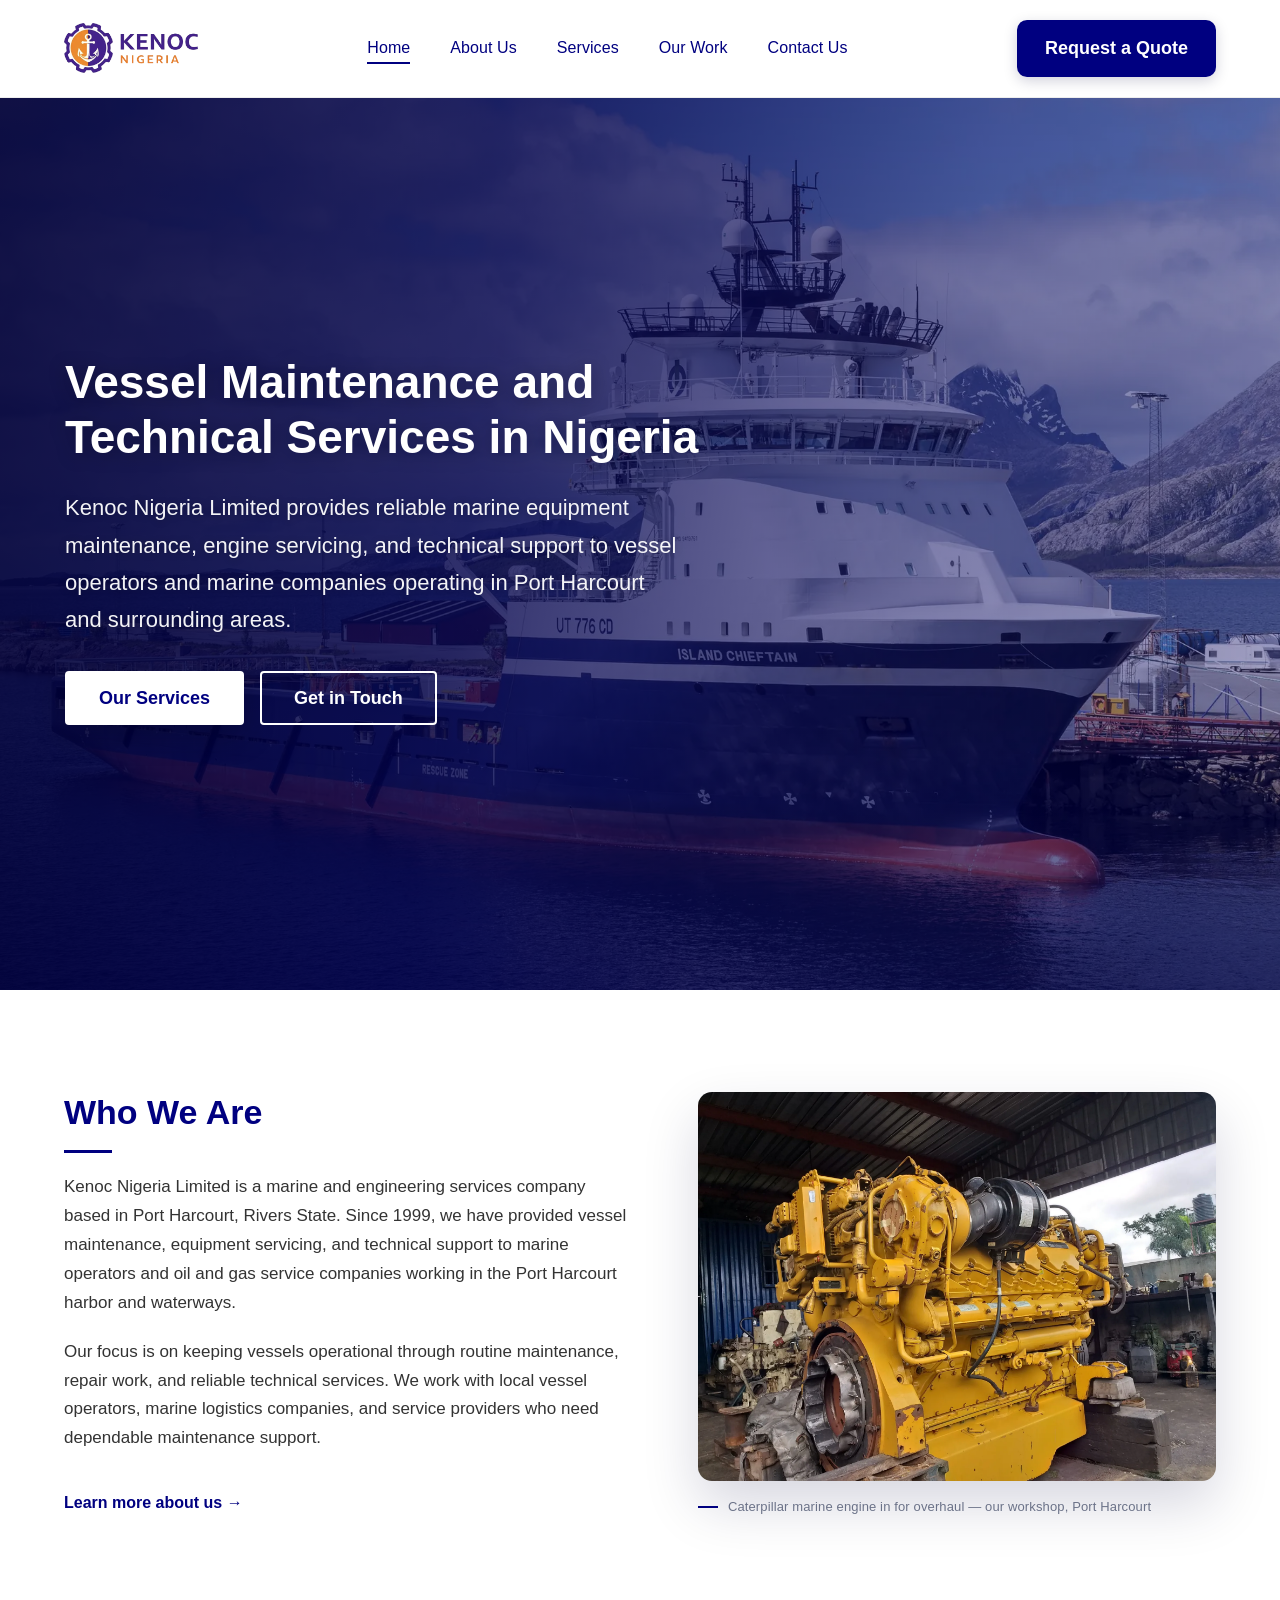
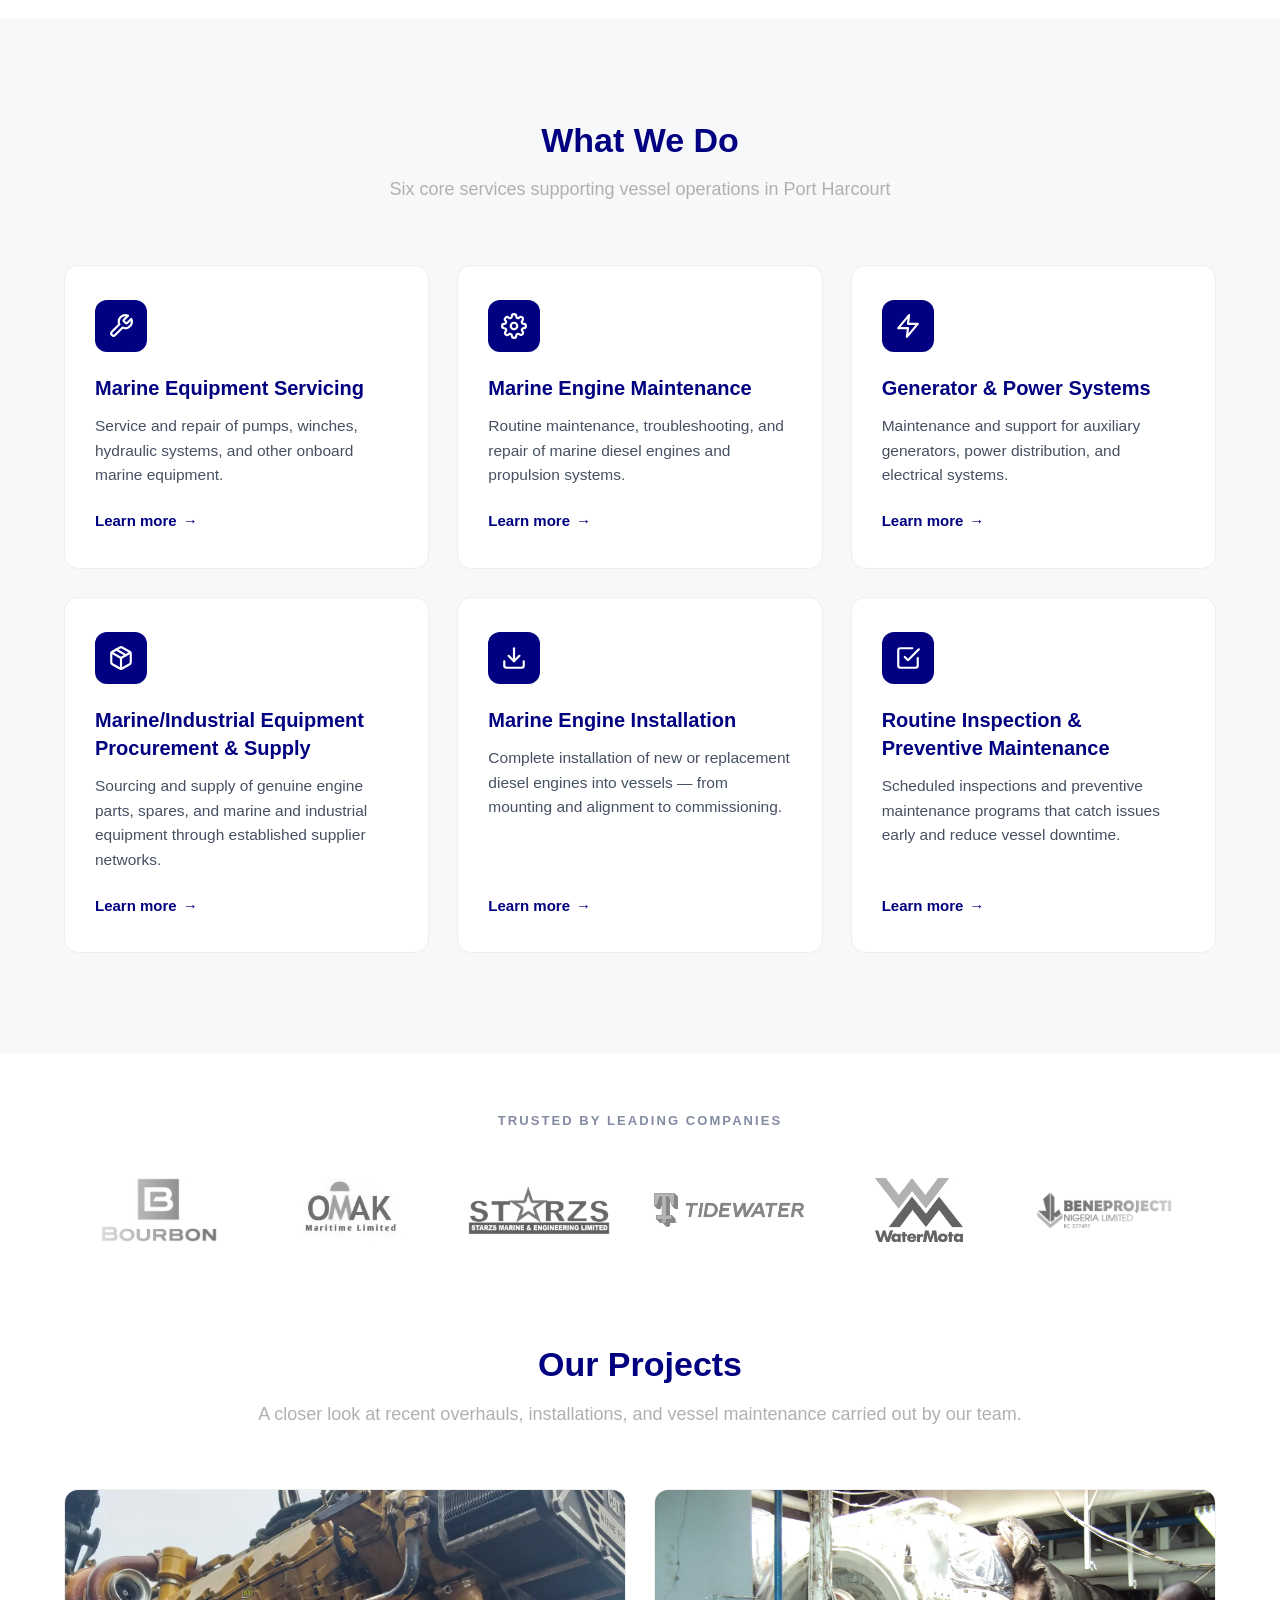
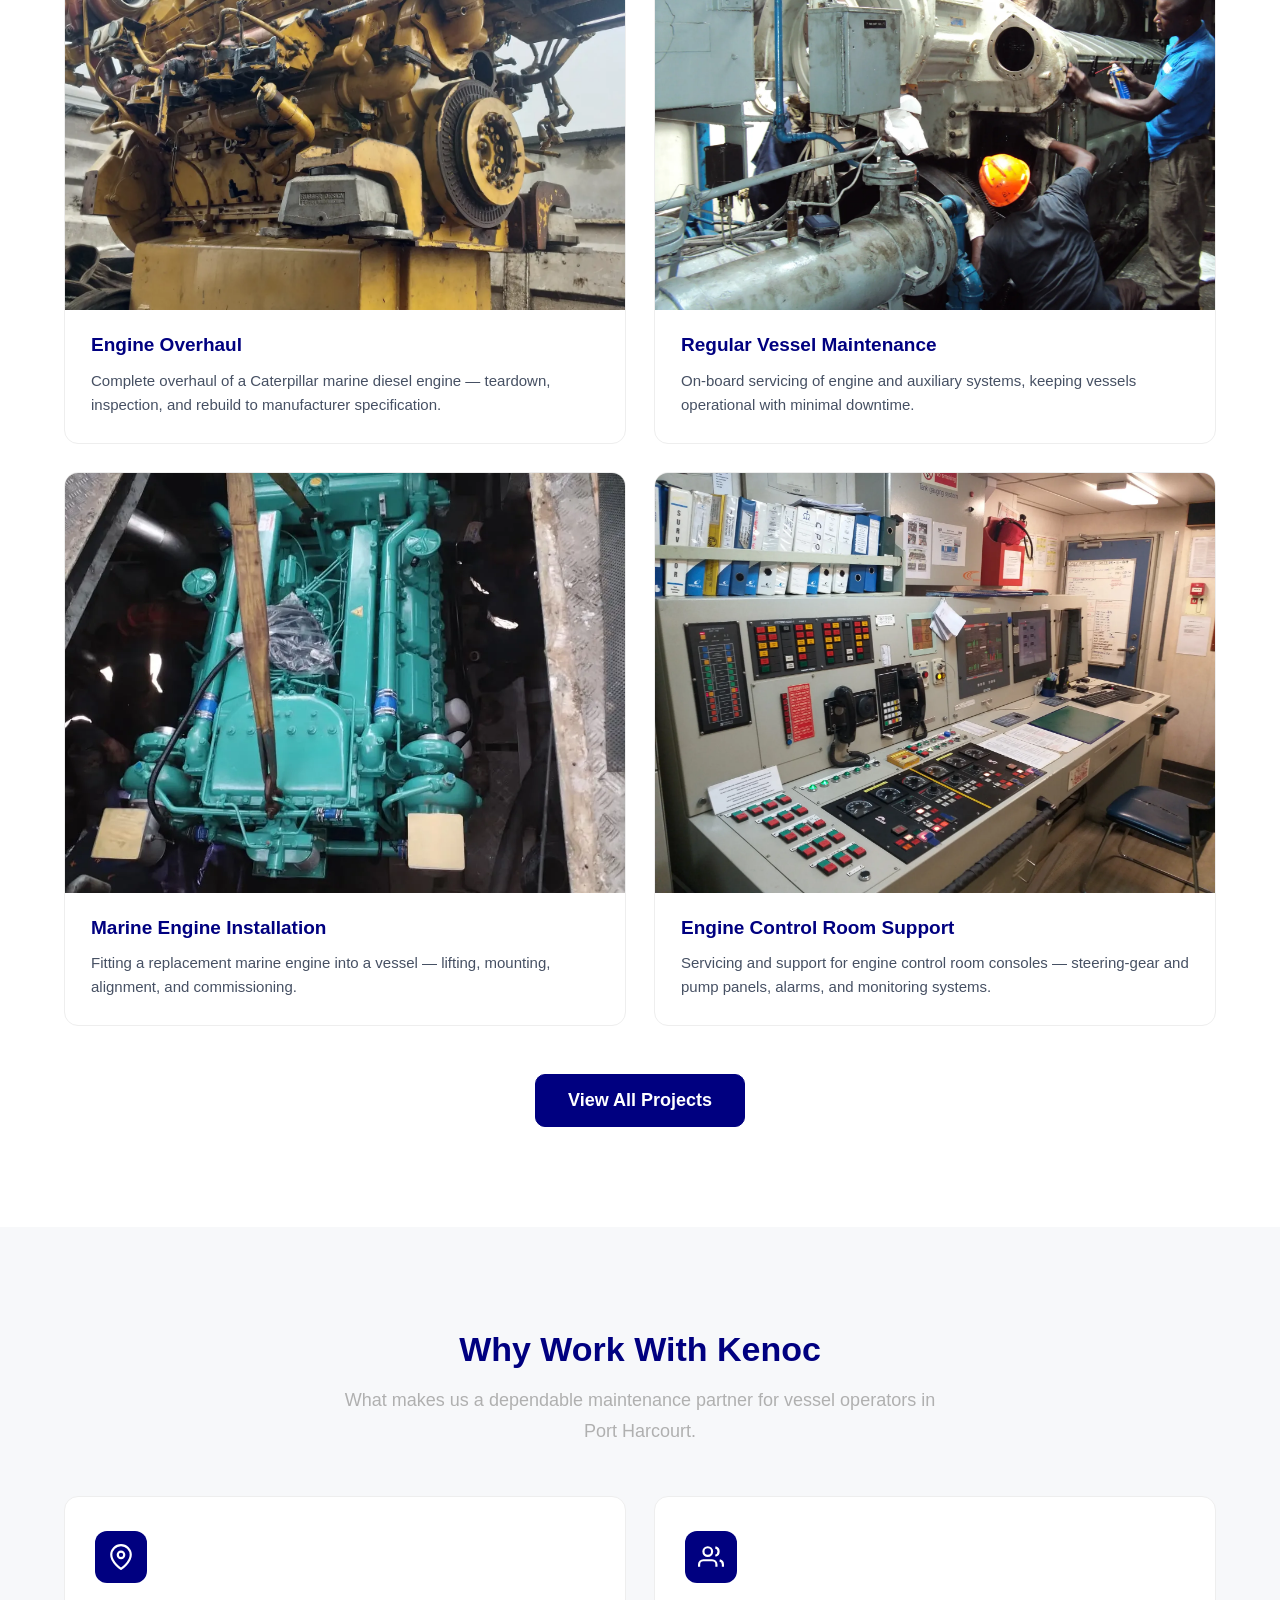
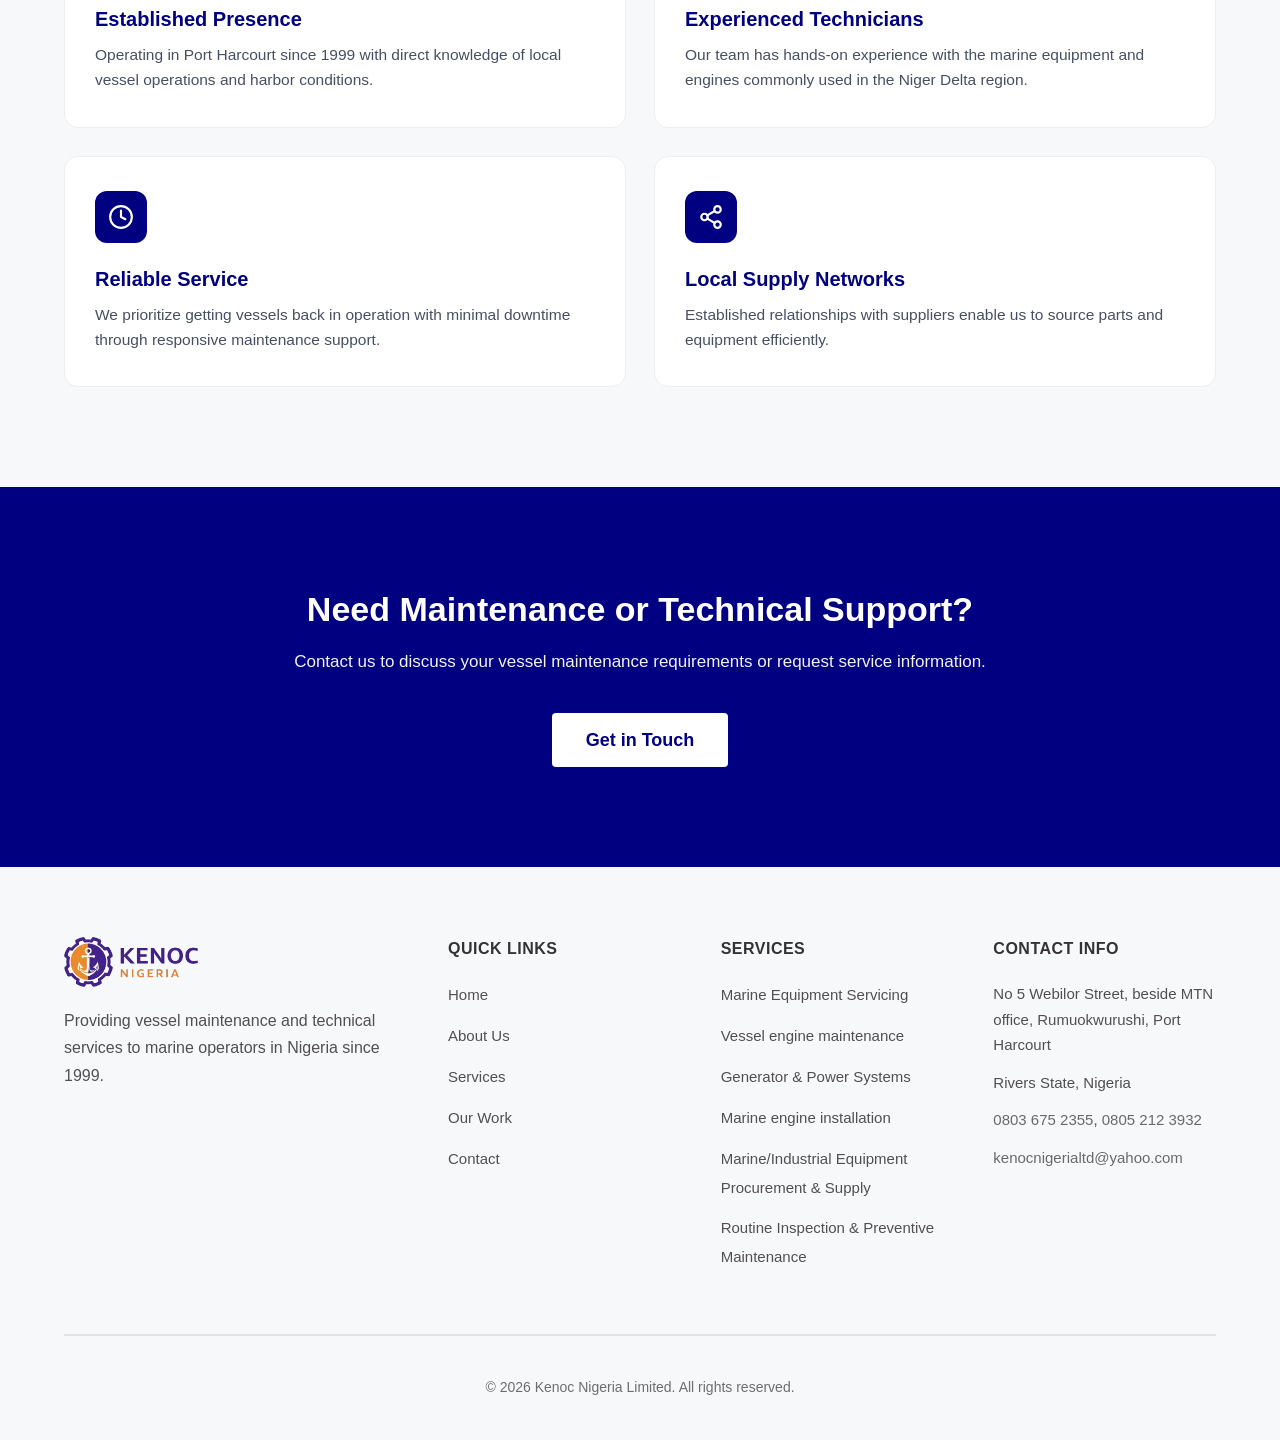
==== commit b9cb16b4: "Contact page: fix map to Rumuokwurushi, lighten hero, address copy; form AJAX endpoint + inline erro" ====
--- a/index.html
+++ b/index.html
@@ -378,8 +378,8 @@
                     <h4>Contact Info</h4>
                     <ul class="footer-contact">
                         <li>
-                            No 5 webilor street beside Mtn
-                            office Rumuokwurushi , Port Harcourt
+                            No 5 Webilor Street, beside MTN
+                            office, Rumuokwurushi, Port Harcourt
                         </li>
                         <li>Rivers State, Nigeria</li>
                         <li><a href="tel:+2348036752355">0803 675 2355</a>, <a href="tel:+2348052123932">0805 212 3932</a></li>
--- a/styles.css
+++ b/styles.css
@@ -25,7 +25,8 @@
     
     /* Text Colors */
     --text-primary: #333333;           /* Main text */
-    --text-muted: #B0B0B0;             /* Secondary text */
+    --text-secondary: #465063;         /* Readable slate for body/descriptions */
+    --text-muted: #B0B0B0;             /* Low-emphasis text */
     --text-light: #E5E7EB;             /* Very light text */
     
     /* Border Colors */
@@ -1027,6 +1028,27 @@
     min-height: 50vh;
     margin-top: 90px;
 }
+
+/* Cleaner deep-navy overlay for inner-page banners — avoids the muddy
+   purple the homepage's directional gradient makes over the red vessel */
+.hero-small .hero-overlay {
+    background: linear-gradient(95deg, rgba(2, 4, 48, 0.93) 0%, rgba(4, 7, 66, 0.82) 100%);
+}
+
+/* Lighter banner overlay so the photo reads through, while keeping the
+   left-aligned heading legible (Policies team photo, Services engine) */
+.hero-policies .hero-overlay,
+.hero-services .hero-overlay,
+.hero-work .hero-overlay,
+.hero-contact .hero-overlay {
+    background: linear-gradient(100deg, rgba(2, 4, 48, 0.82) 0%, rgba(4, 7, 66, 0.52) 58%, rgba(6, 10, 80, 0.42) 100%);
+}
+
+/* About banner: lightened a little, but kept a touch deeper so the red
+   vessel doesn't read as muddy purple */
+.hero-about .hero-overlay {
+    background: linear-gradient(100deg, rgba(2, 4, 48, 0.86) 0%, rgba(4, 7, 66, 0.66) 60%, rgba(6, 10, 80, 0.56) 100%);
+}
 .form-heading{
     margin-bottom: 24px;
     font-weight: 600;
@@ -1185,10 +1207,15 @@
     font-style: italic;
 }
 
-/* Contact Form Wrapper */
+/* Contact Form Wrapper — framed as a card */
 .contact-form-wrapper {
-    max-width: 900px;
+    max-width: 720px;
     margin: 0 auto;
+    background: var(--white);
+    border: 1px solid var(--border-light);
+    border-radius: 18px;
+    padding: 44px 44px 30px;
+    box-shadow: 0 18px 50px rgba(0, 0, 40, 0.06);
 }
 .contact-form-wrapper h3{
     text-align: center;
@@ -1205,26 +1232,46 @@
 .contact-form {
     display: flex;
     flex-direction: column;
-    gap: 20px;
+    gap: 18px;
+}
+
+/* Two-column rows for the short fields */
+.form-row {
+    display: grid;
+    grid-template-columns: 1fr 1fr;
+    gap: 18px;
 }
 
 /* Form Groups */
 .form-group {
     width: 100%;
+}
+
+.form-group label {
+    display: block;
+    font-size: 13.5px;
+    font-weight: 600;
+    color: var(--navy);
+    margin-bottom: 7px;
+}
+
+.form-group label .optional {
+    font-weight: 400;
+    color: var(--text-muted);
 }
 
 .form-group input,
 .form-group select,
 .form-group textarea {
     width: 100%;
-    padding: 14px 16px;
-    font-size: 16px;
-    font-family: 'Inter', -apple-system, BlinkMacSystemFont, 'Segoe UI', sans-serif;
+    padding: 13px 16px;
+    font-size: 15px;
+    font-family: inherit;
     color: var(--text-primary);
     background-color: var(--white);
     border: 1px solid var(--border-medium);
-    border-radius: 4px;
-    transition: var(--transition-smooth);
+    border-radius: 10px;
+    transition: border-color 0.2s ease, box-shadow 0.2s ease;
 }
 
 .form-group input:focus,
@@ -1232,6 +1279,7 @@
 .form-group textarea:focus {
     outline: none;
     border-color: var(--navy);
+    box-shadow: 0 0 0 3px rgba(0, 0, 128, 0.12);
 }
 
 .form-group input::placeholder,
@@ -1259,22 +1307,54 @@
     color: var(--text-muted);
     margin: 0;
     text-align: center;
-   
+
+}
+
+/* Inline submission error (shown only on failure) */
+.form-error {
+    margin: 16px 0 0;
+    padding: 12px 16px;
+    border-radius: 8px;
+    background: #FDECEC;
+    border: 1px solid #F3C2C2;
+    color: #B42318;
+    font-size: 14px;
+    text-align: center;
+}
+
+.form-error a {
+    color: #B42318;
+    font-weight: 600;
+    text-decoration: underline;
+}
+
+.form-error[hidden] {
+    display: none;
 }
 
 /* Submit Button */
 .btn-submit {
     width: 100%;
-    max-width: 300px;
-    margin: 0 auto ;
-    background-color: #000080;
-    border-radius: 13px;
+    margin: 10px 0 0;
+    background-color: var(--navy);
+    border-radius: 12px;
     color: white;
-    margin-bottom: 30px;
-    padding: 15px 15px;
+    padding: 15px;
+    font-size: 16px;
 }
 .btn-submit:hover{
     opacity: 0.7;
+}
+
+/* Contact form — stack the two-column rows and slim the card on mobile */
+@media (max-width: 640px) {
+    .form-row {
+        grid-template-columns: 1fr;
+        gap: 18px;
+    }
+    .contact-form-wrapper {
+        padding: 28px 22px 24px;
+    }
 }
 
 /* Success Message */
@@ -1572,7 +1652,7 @@
     line-height: 1.8;
     color: var(--text-primary);
     margin-bottom: 20px;
-    text-align: justify;
+    text-align: left;
 }
 
 .policy-content p:last-child {
@@ -1949,7 +2029,16 @@
     color: var(--navy);
     font-size: 38px;
     font-weight: 600;
-    margin-bottom: 24px;
+    margin-bottom: 20px;
+}
+
+.about-text h2::after {
+    content: '';
+    display: block;
+    width: 48px;
+    height: 3px;
+    margin-top: 16px;
+    background: var(--navy);
 }
 
 .about-text p {
@@ -1957,7 +2046,7 @@
     line-height: 1.8;
     color: var(--text-primary);
     margin-bottom: 20px;
-    text-align: justify;
+    text-align: left;
 }
 
 /* Mission, Vision & Values Section */
@@ -1974,21 +2063,33 @@
 
 .mvv-card {
     background-color: var(--white);
-    padding: 40px 32px;
-    border-radius: 8px;
+    padding: 38px 32px;
+    border-radius: 14px;
     border: 1px solid var(--border-light);
+    transition: transform 0.3s ease, box-shadow 0.3s ease, border-color 0.3s ease;
+}
+
+.mvv-card:hover {
+    border-color: transparent;
+    box-shadow: 0 16px 38px rgba(0, 0, 40, 0.10);
+    transform: translateY(-6px);
 }
 
 .mvv-icon {
-    width: 64px;
-    height: 64px;
+    width: 56px;
+    height: 56px;
     background-color: var(--navy);
-    border-radius: 8px;
+    border-radius: 12px;
     display: flex;
     align-items: center;
     justify-content: center;
-    margin-bottom: 24px;
+    margin-bottom: 22px;
     color: var(--white);
+}
+
+.mvv-icon svg {
+    width: 26px;
+    height: 26px;
 }
 
 .mvv-card h3 {
@@ -2055,15 +2156,15 @@
 
 .objective-card {
     background-color: var(--soft-gray);
-    padding: 36px 28px;
-    border-radius: 8px;
+    padding: 34px 30px;
+    border-radius: 14px;
     border: 1px solid var(--border-light);
-    transition: var(--transition-smooth);
+    transition: transform 0.3s ease, box-shadow 0.3s ease, border-color 0.3s ease;
 }
 
 .objective-card:hover {
-    border-color: var(--navy);
-    box-shadow: 0 8px 24px rgba(0, 0, 0, 0.08);
+    border-color: transparent;
+    box-shadow: 0 16px 38px rgba(0, 0, 40, 0.10);
     transform: translateY(-6px);
 }
 
@@ -2071,12 +2172,17 @@
     width: 56px;
     height: 56px;
     background-color: var(--navy);
-    border-radius: 8px;
+    border-radius: 12px;
     display: flex;
     align-items: center;
     justify-content: center;
-    margin-bottom: 20px;
+    margin-bottom: 22px;
     color: var(--white);
+}
+
+.objective-icon svg {
+    width: 26px;
+    height: 26px;
 }
 
 .objective-card h3 {
@@ -2209,7 +2315,7 @@
     line-height: 1.8;
     color: var(--text-primary);
     margin-bottom: 24px;
-    text-align: justify;
+    text-align: left;
 }
 
 .policies-commitment-content .btn {
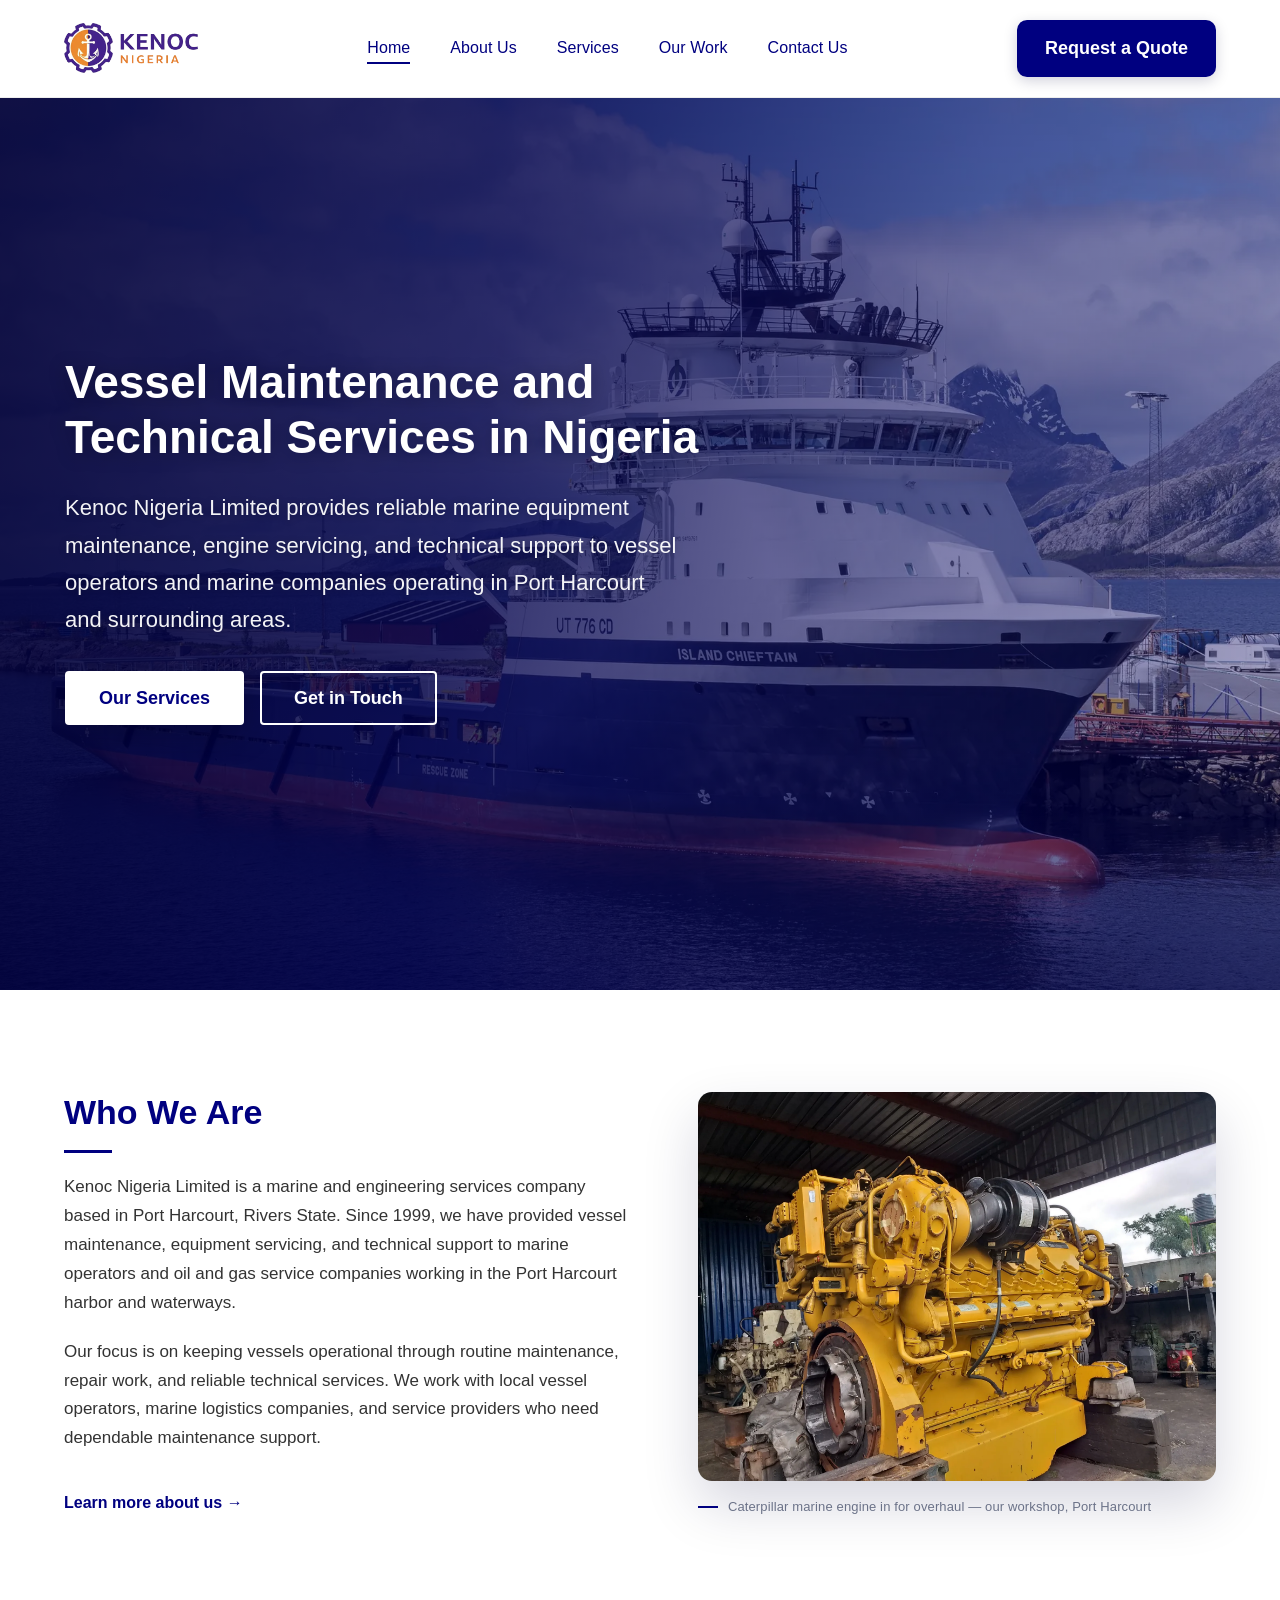
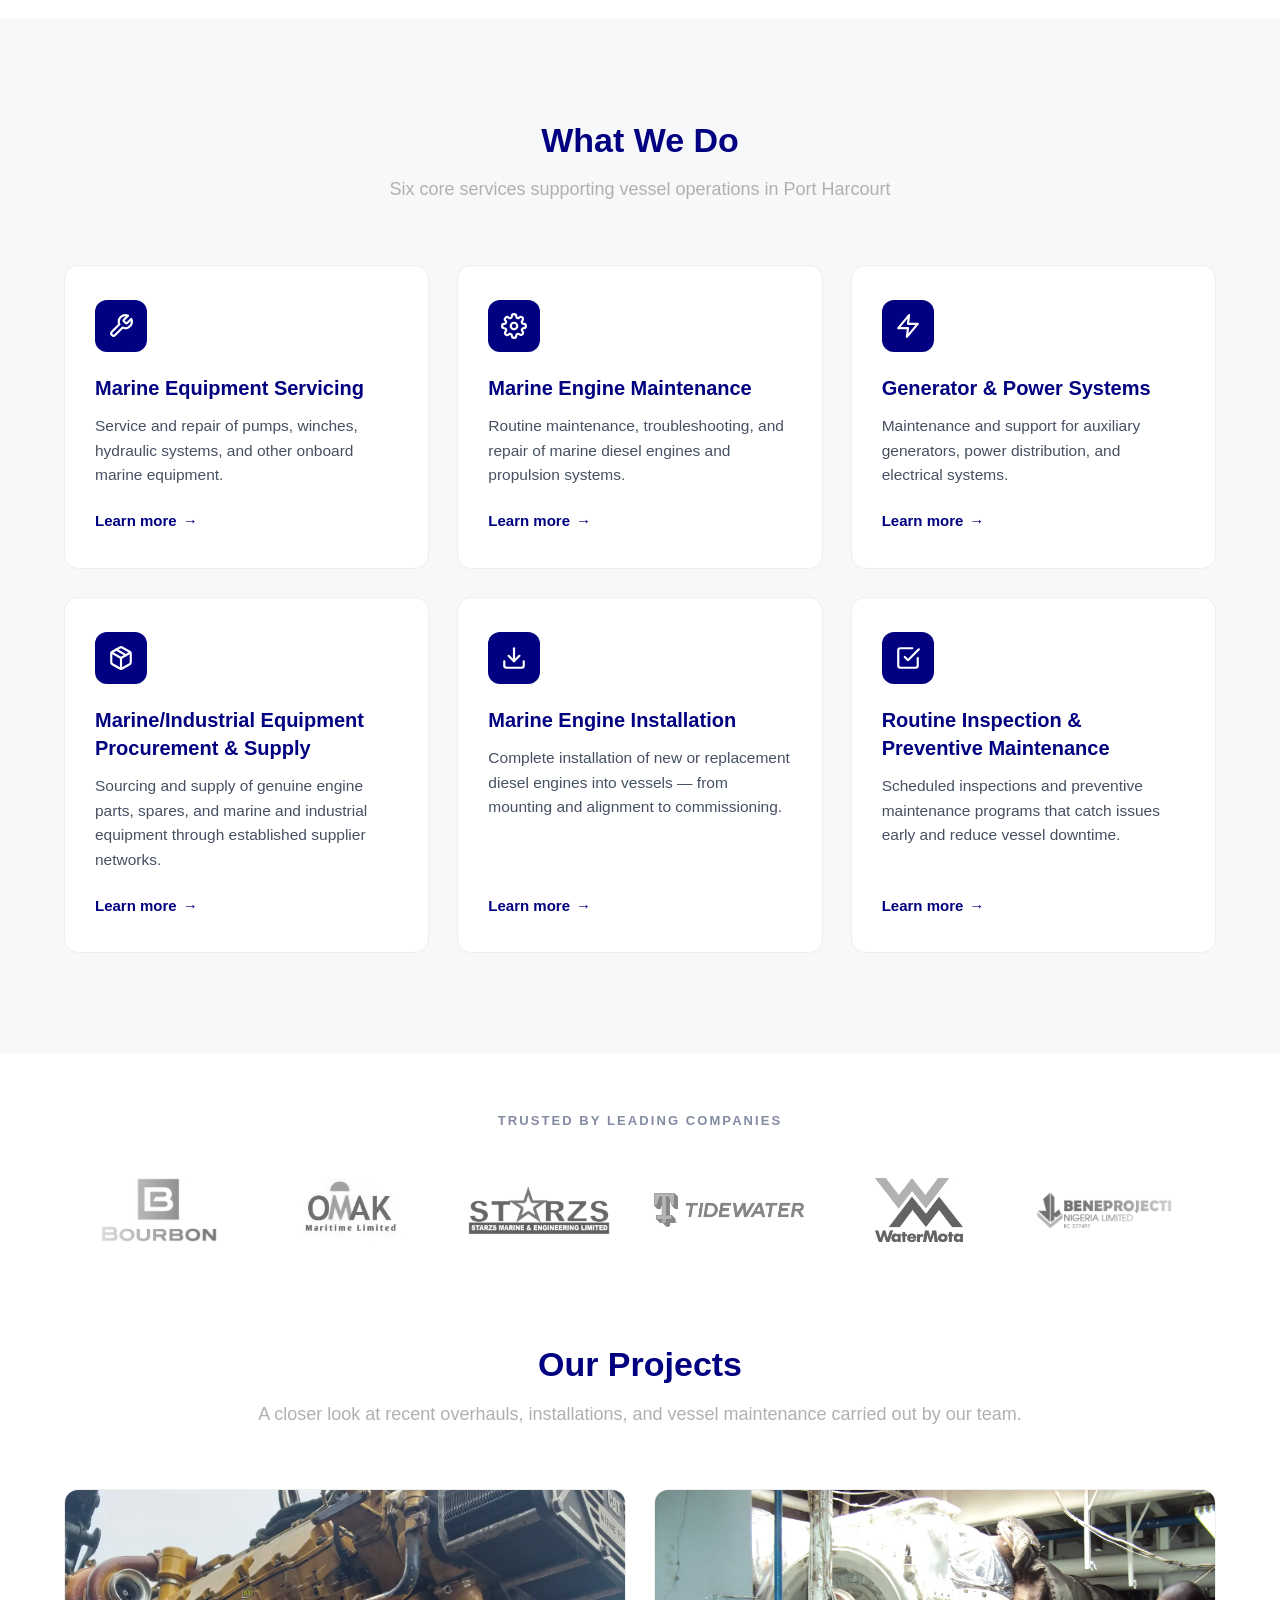
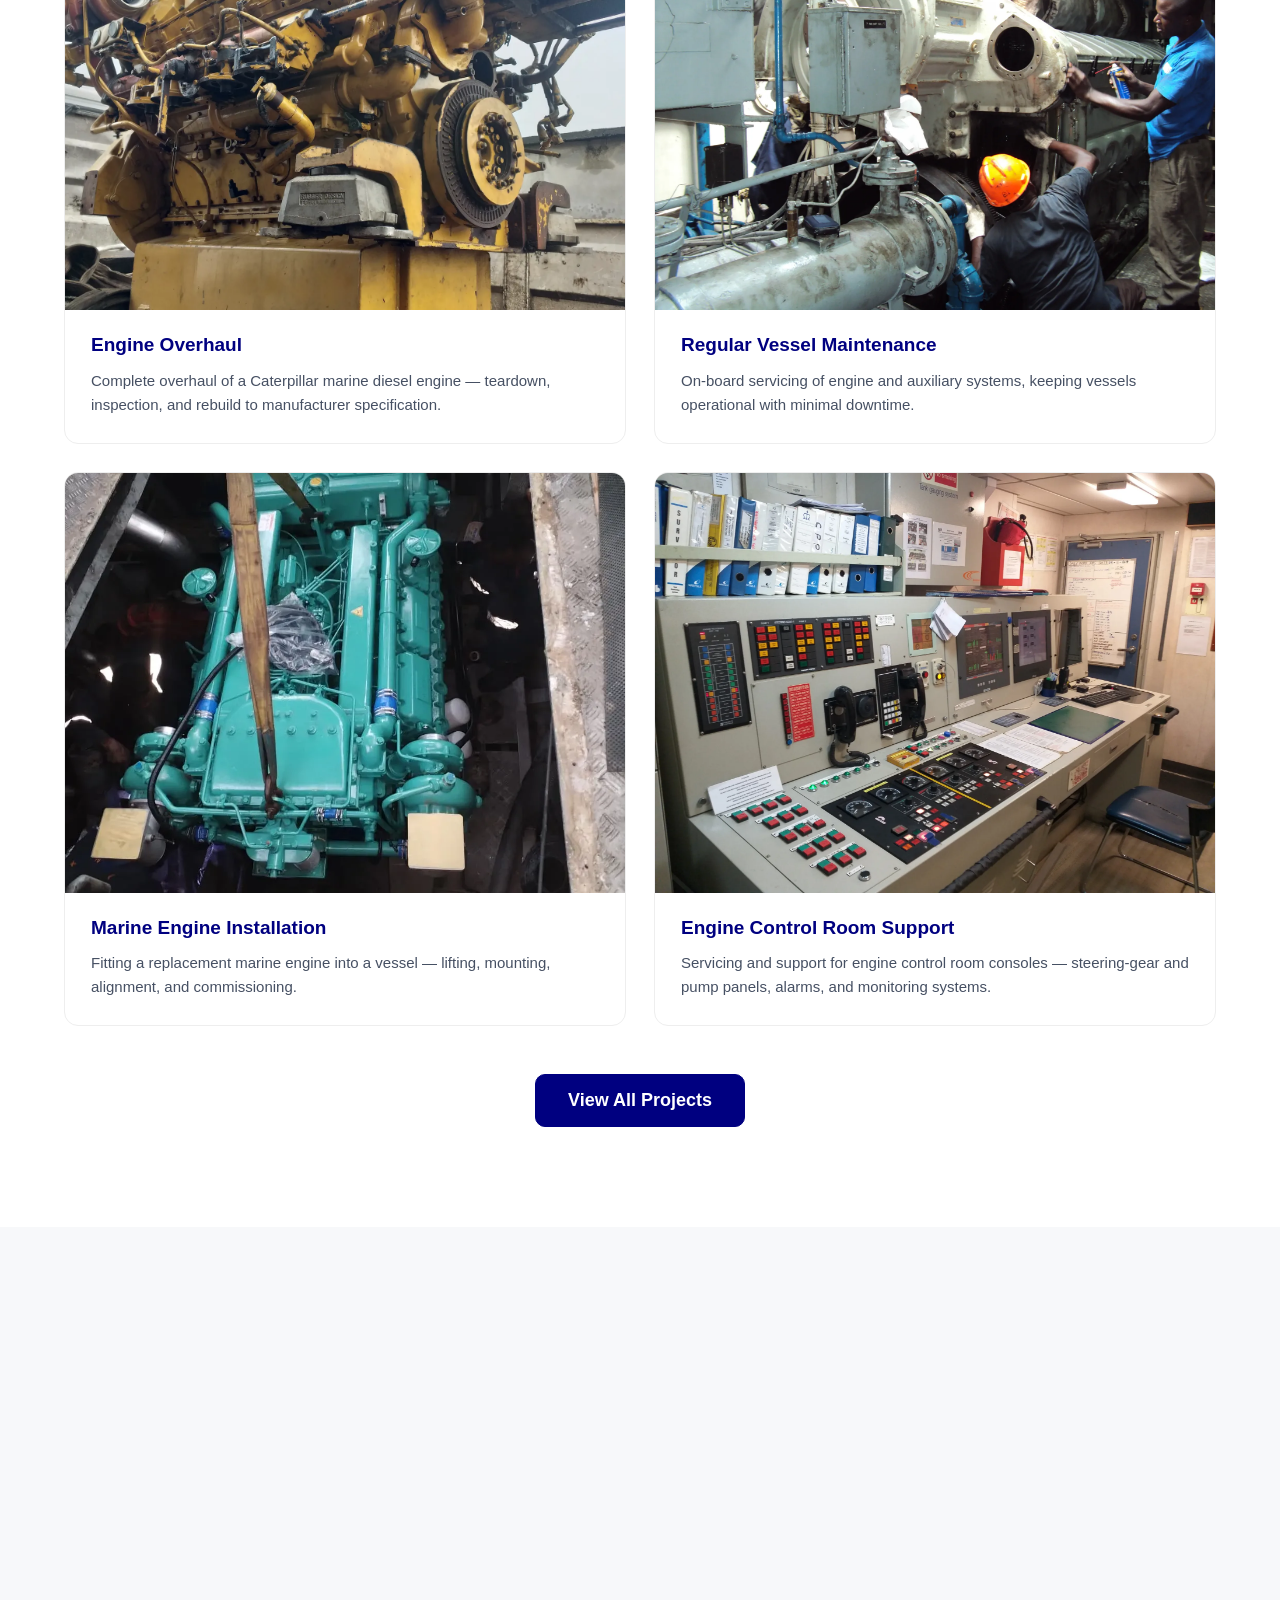
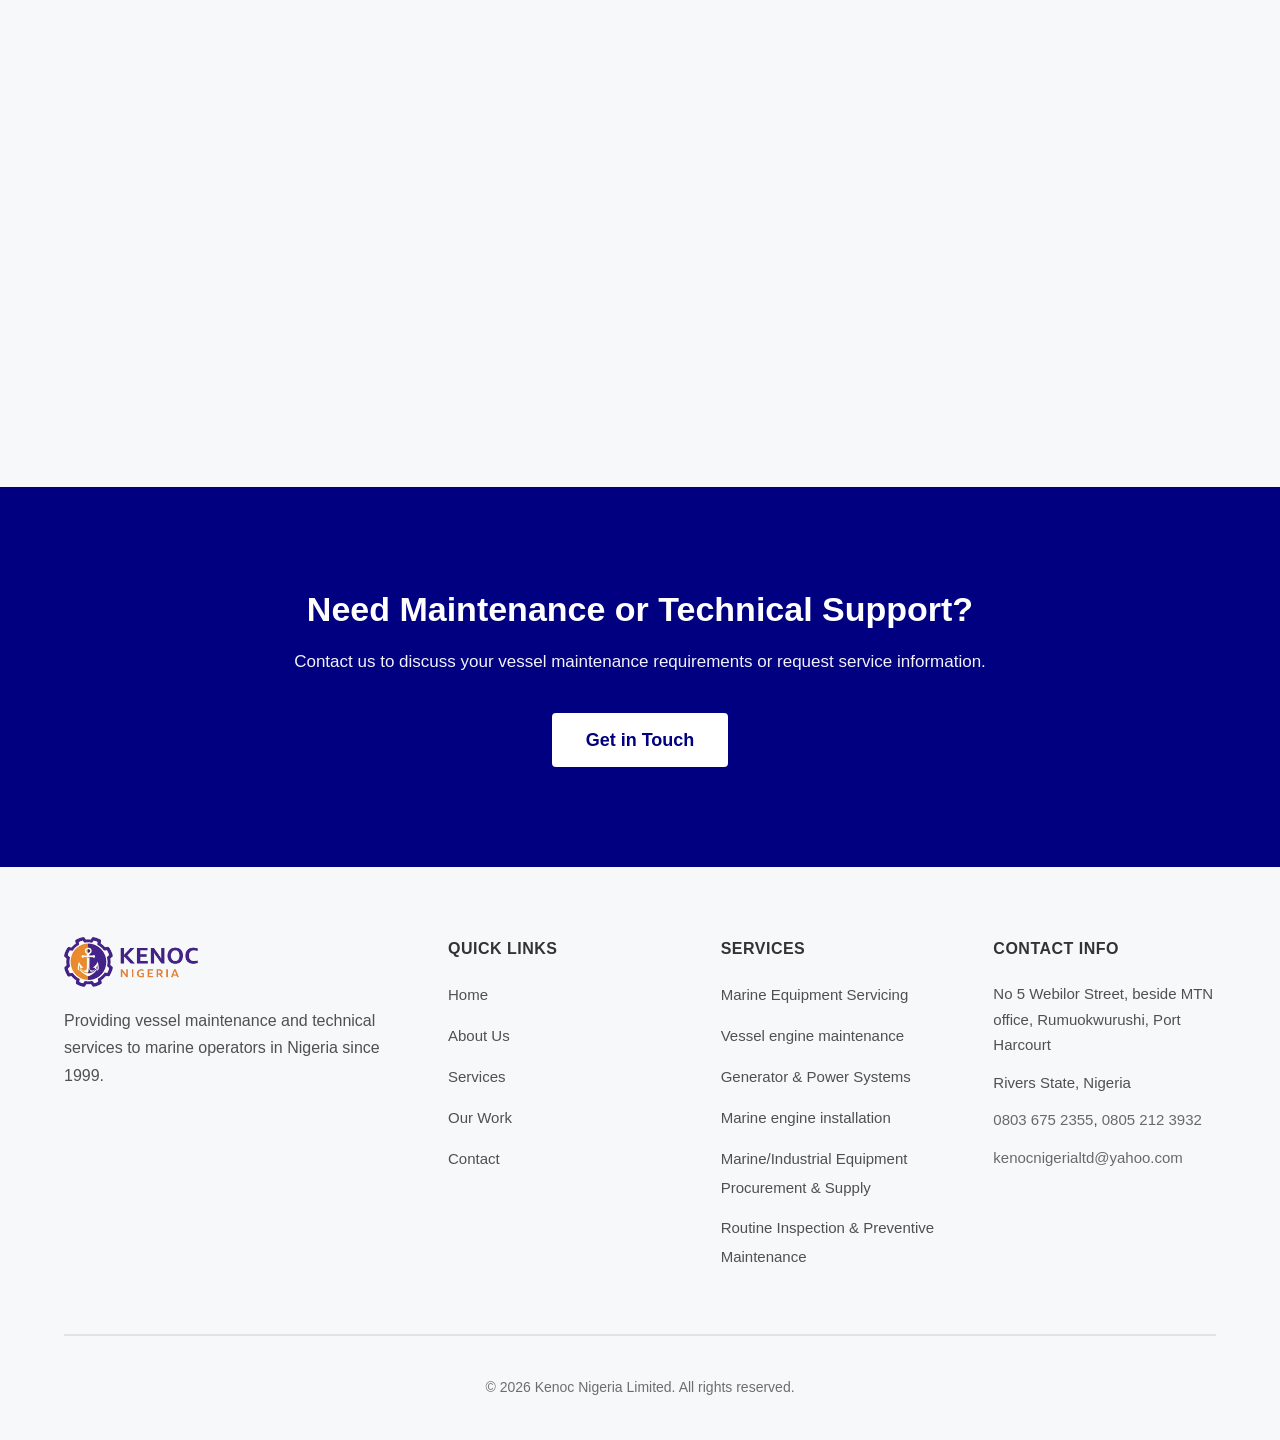
==== commit def90882: "SEO sweep: favicons, meta descriptions, Open Graph/Twitter, canonicals, JSON-LD schema, sitemap, rob" ====
--- a/index.html
+++ b/index.html
@@ -5,6 +5,64 @@
     <meta name="viewport" content="width=device-width, initial-scale=1.0">
     <title>Kenoc Nigeria Limited | Marine & Engineering Services in Port Harcourt</title>
     <link rel="stylesheet" href="./styles.css">
+    <meta name="description" content="Kenoc Nigeria Limited delivers reliable marine equipment maintenance, engine overhauls, installations and technical support to vessel operators in Port Harcourt, Nigeria — since 1999.">
+    <link rel="canonical" href="https://kenocnigeria.com/">
+    <meta name="robots" content="index, follow">
+    <!-- Open Graph -->
+    <meta property="og:type" content="website">
+    <meta property="og:site_name" content="Kenoc Nigeria Limited">
+    <meta property="og:title" content="Kenoc Nigeria Limited | Marine &amp; Engineering Services in Port Harcourt">
+    <meta property="og:description" content="Kenoc Nigeria Limited delivers reliable marine equipment maintenance, engine overhauls, installations and technical support to vessel operators in Port Harcourt, Nigeria — since 1999.">
+    <meta property="og:url" content="https://kenocnigeria.com/">
+    <meta property="og:image" content="https://kenocnigeria.com/assets/og-image.jpg">
+    <meta property="og:image:width" content="1200">
+    <meta property="og:image:height" content="630">
+    <meta property="og:locale" content="en_NG">
+    <!-- Twitter -->
+    <meta name="twitter:card" content="summary_large_image">
+    <meta name="twitter:title" content="Kenoc Nigeria Limited | Marine &amp; Engineering Services in Port Harcourt">
+    <meta name="twitter:description" content="Kenoc Nigeria Limited delivers reliable marine equipment maintenance, engine overhauls, installations and technical support to vessel operators in Port Harcourt, Nigeria — since 1999.">
+    <meta name="twitter:image" content="https://kenocnigeria.com/assets/og-image.jpg">
+    <!-- Favicons -->
+    <link rel="icon" type="image/png" sizes="32x32" href="/assets/favicons/favicon-32x32.png">
+    <link rel="icon" type="image/png" sizes="16x16" href="/assets/favicons/favicon-16x16.png">
+    <link rel="shortcut icon" href="/favicon.ico">
+    <link rel="apple-touch-icon" sizes="180x180" href="/assets/favicons/apple-touch-icon.png">
+    <link rel="manifest" href="/assets/favicons/manifest.json">
+    <meta name="theme-color" content="#000080">
+    <script type="application/ld+json">
+{
+  "@context": "https://schema.org",
+  "@type": "Organization",
+  "name": "Kenoc Nigeria Limited",
+  "alternateName": "Kenoc",
+  "url": "https://kenocnigeria.com/",
+  "logo": "https://kenocnigeria.com/assets/favicons/android-chrome-512x512.png",
+  "image": "https://kenocnigeria.com/assets/og-image.jpg",
+  "description": "Marine and engineering services company in Port Harcourt, Nigeria \u2014 vessel maintenance, engine overhauls, installations, generator systems and technical support since 1999.",
+  "foundingDate": "1999",
+  "email": "kenocnigerialtd@yahoo.com",
+  "telephone": "+234-803-675-2355",
+  "address": {
+    "@type": "PostalAddress",
+    "streetAddress": "No 5 Webilor Street, beside MTN office, Rumuokwurushi",
+    "addressLocality": "Port Harcourt",
+    "addressRegion": "Rivers State",
+    "addressCountry": "NG"
+  },
+  "areaServed": {
+    "@type": "Place",
+    "name": "Port Harcourt, Niger Delta, Nigeria"
+  },
+  "founder": {
+    "@type": "Person",
+    "name": "Kenneth Okafor",
+    "jobTitle": "Managing Director",
+    "image": "https://kenocnigeria.com/assets/managing-director.webp"
+  },
+  "sameAs": []
+}
+    </script>
 </head>
 <body>
     
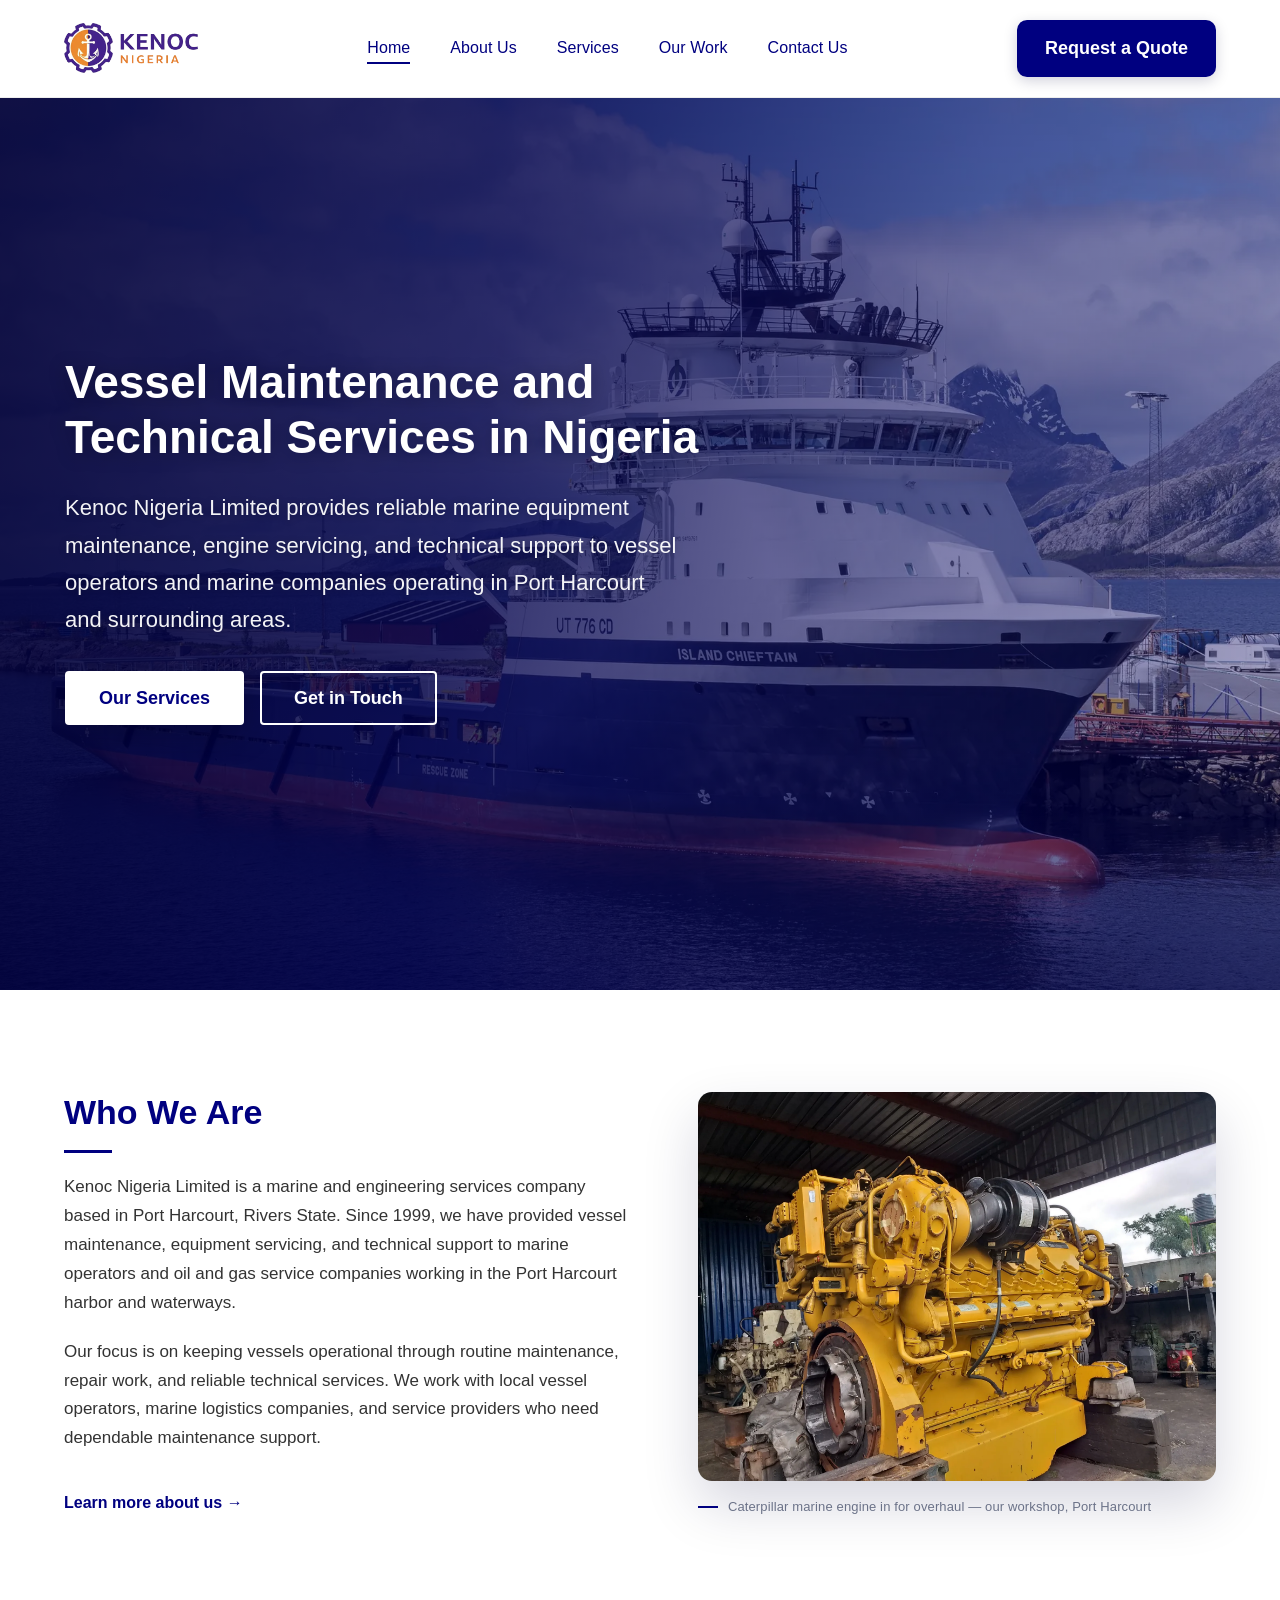
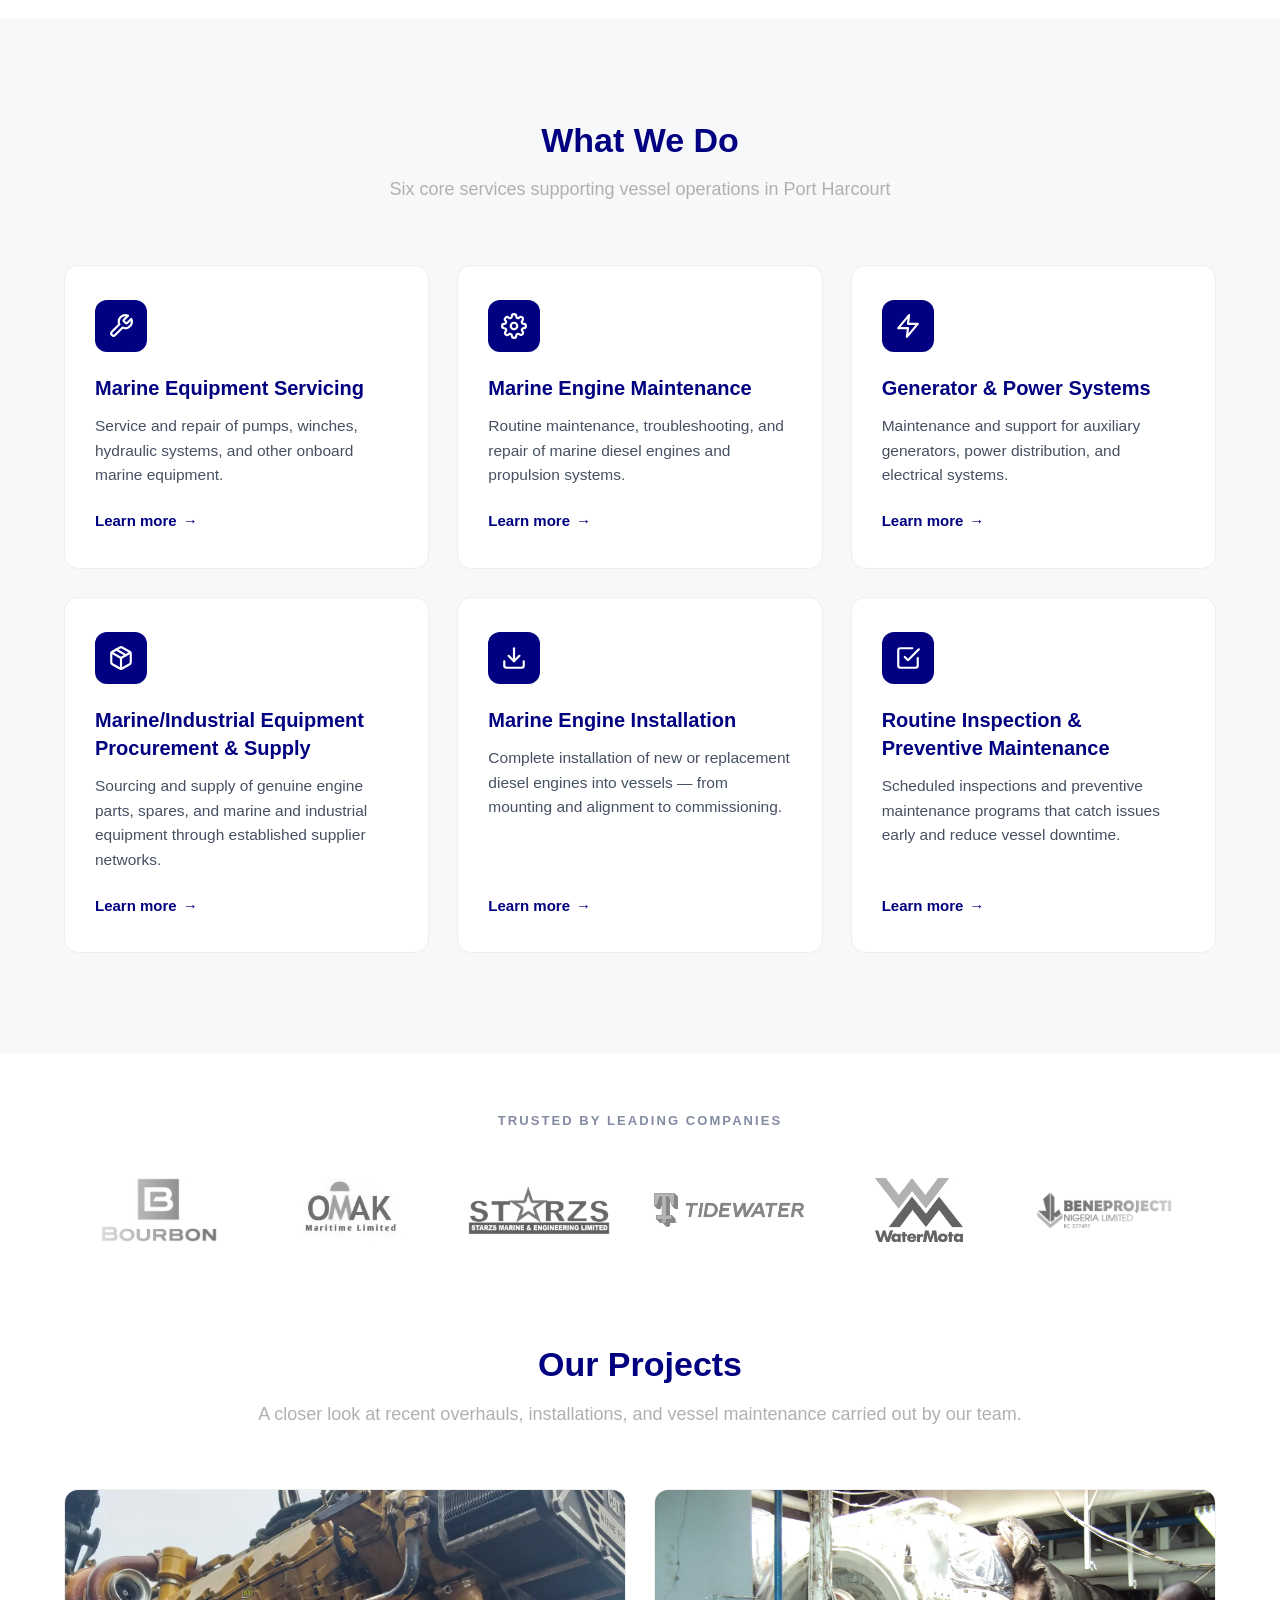
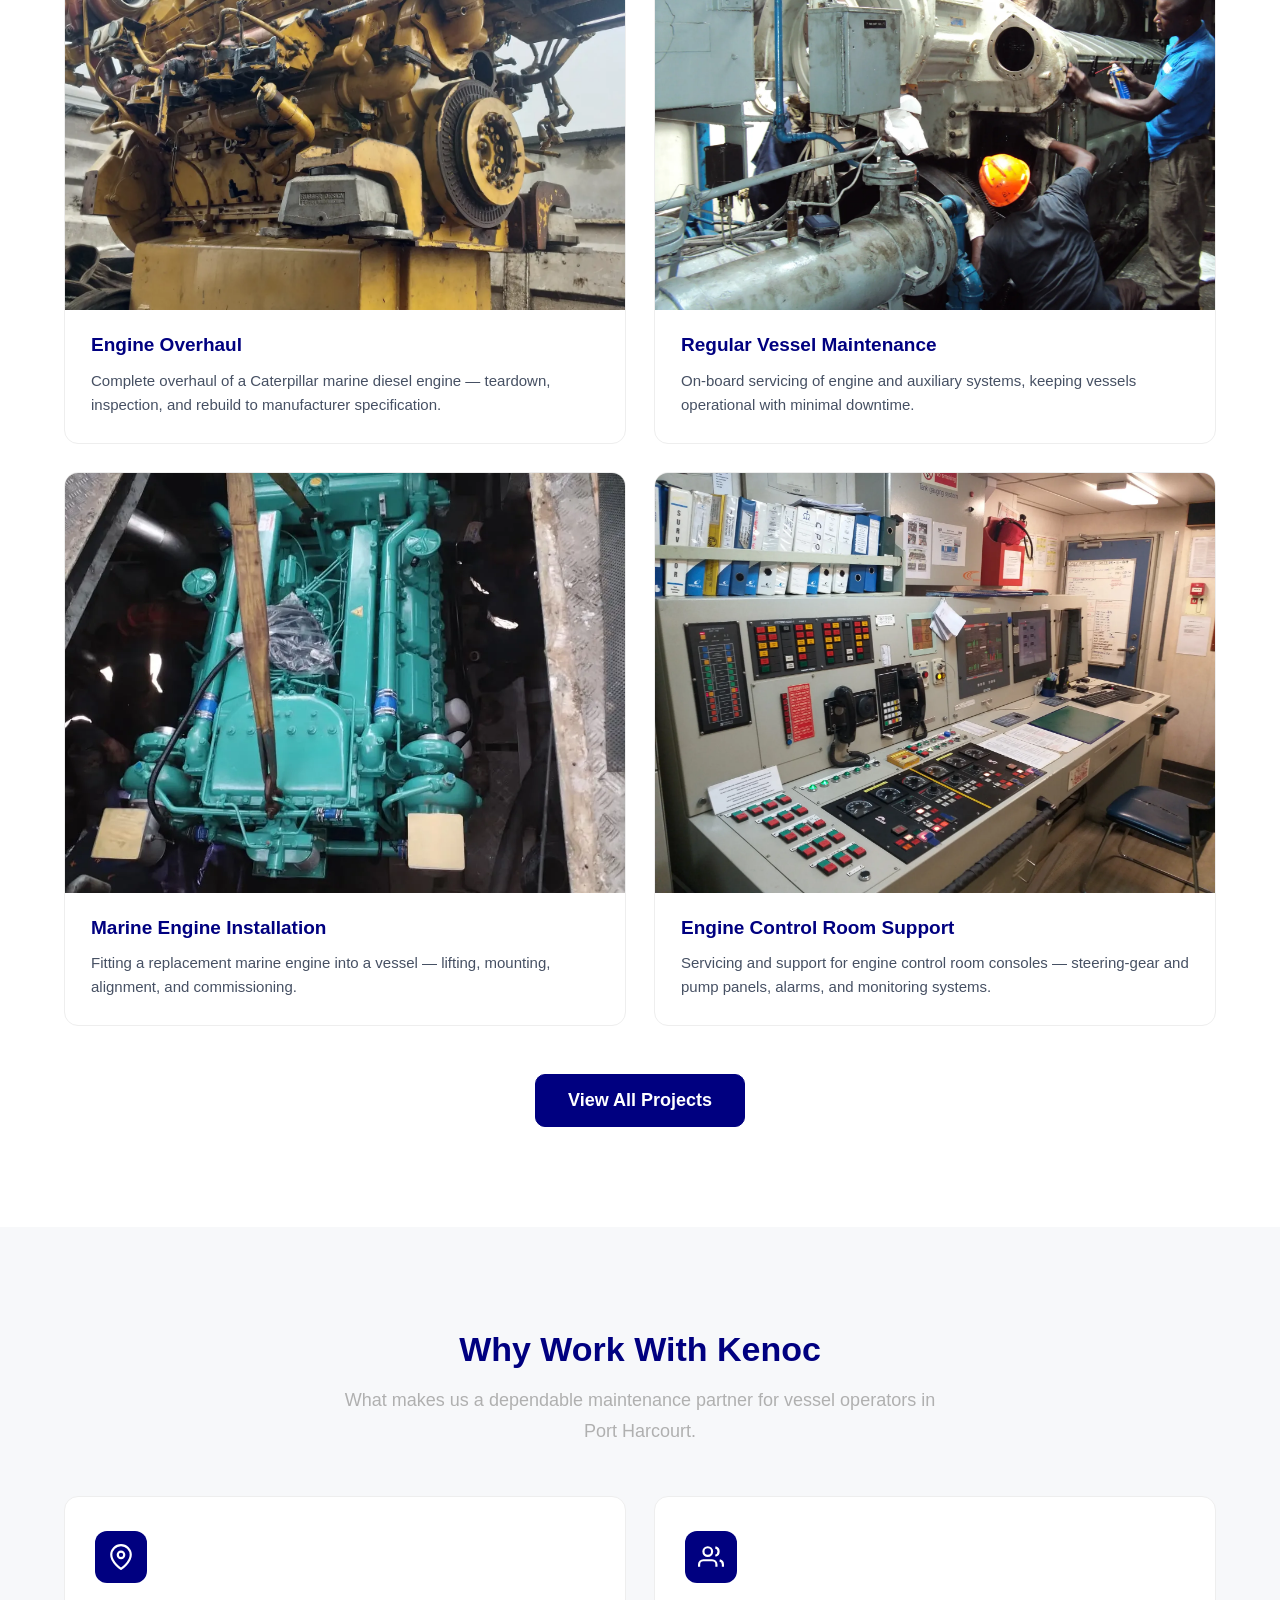
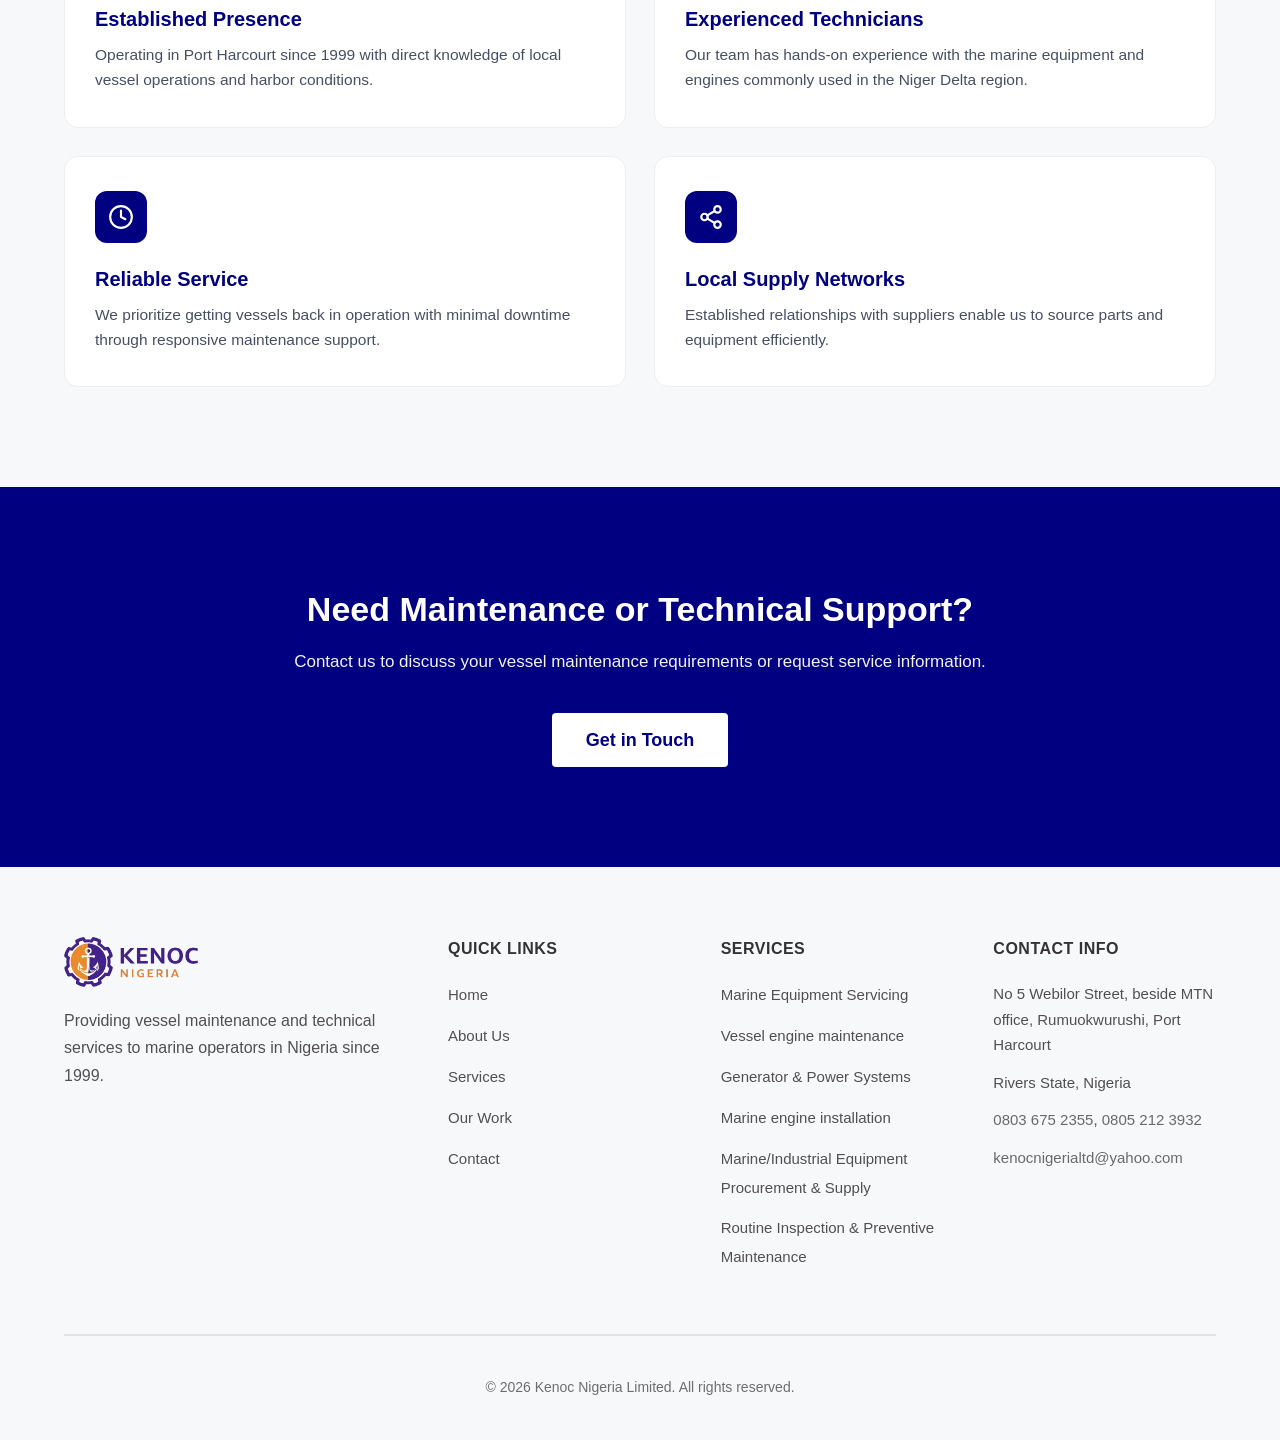
==== commit 0041da88: "Add LinkedIn and Facebook to Organization sameAs schema Co-Authored-By: Claude Opus 4.8 <noreply@ant" ====
--- a/index.html
+++ b/index.html
@@ -60,7 +60,10 @@
     "jobTitle": "Managing Director",
     "image": "https://kenocnigeria.com/assets/managing-director.webp"
   },
-  "sameAs": []
+  "sameAs": [
+    "https://www.linkedin.com/company/kenoc-nigeria-limited/",
+    "https://www.facebook.com/Kenocnig/"
+  ]
 }
     </script>
 </head>
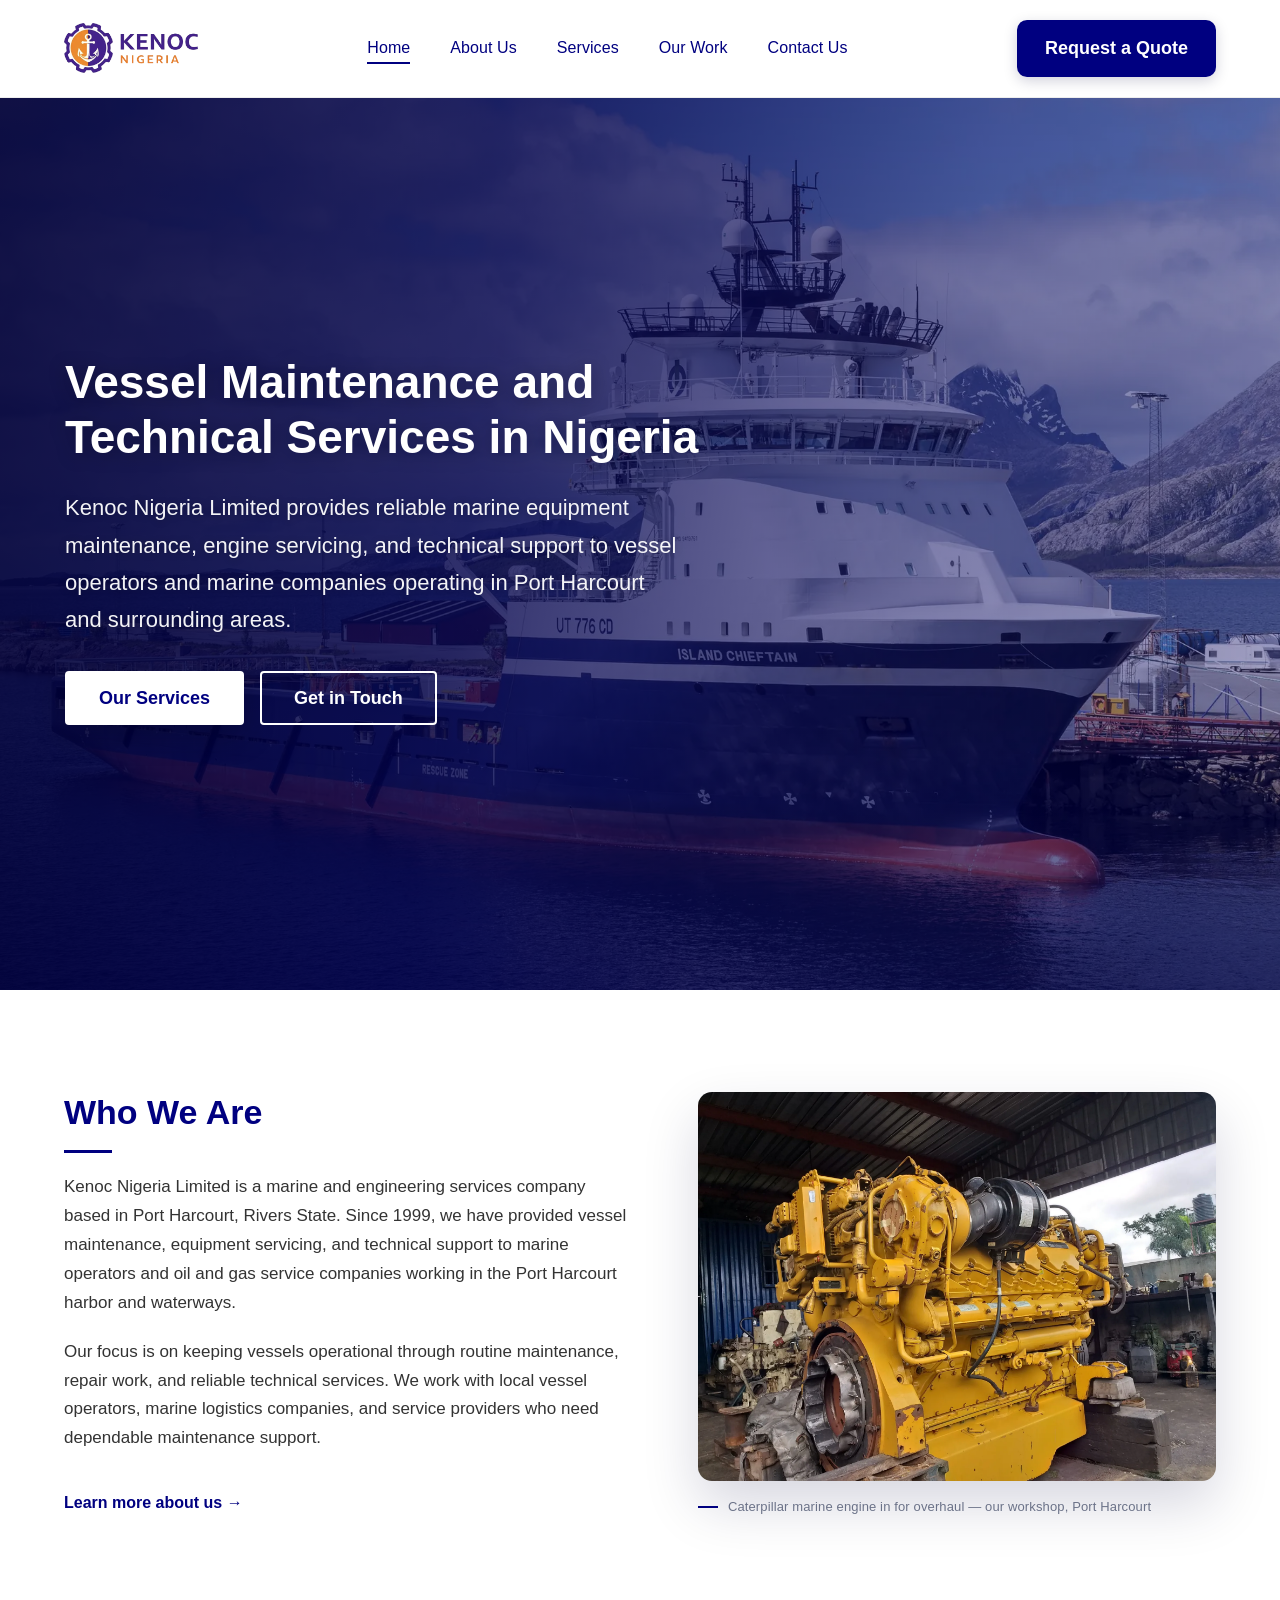
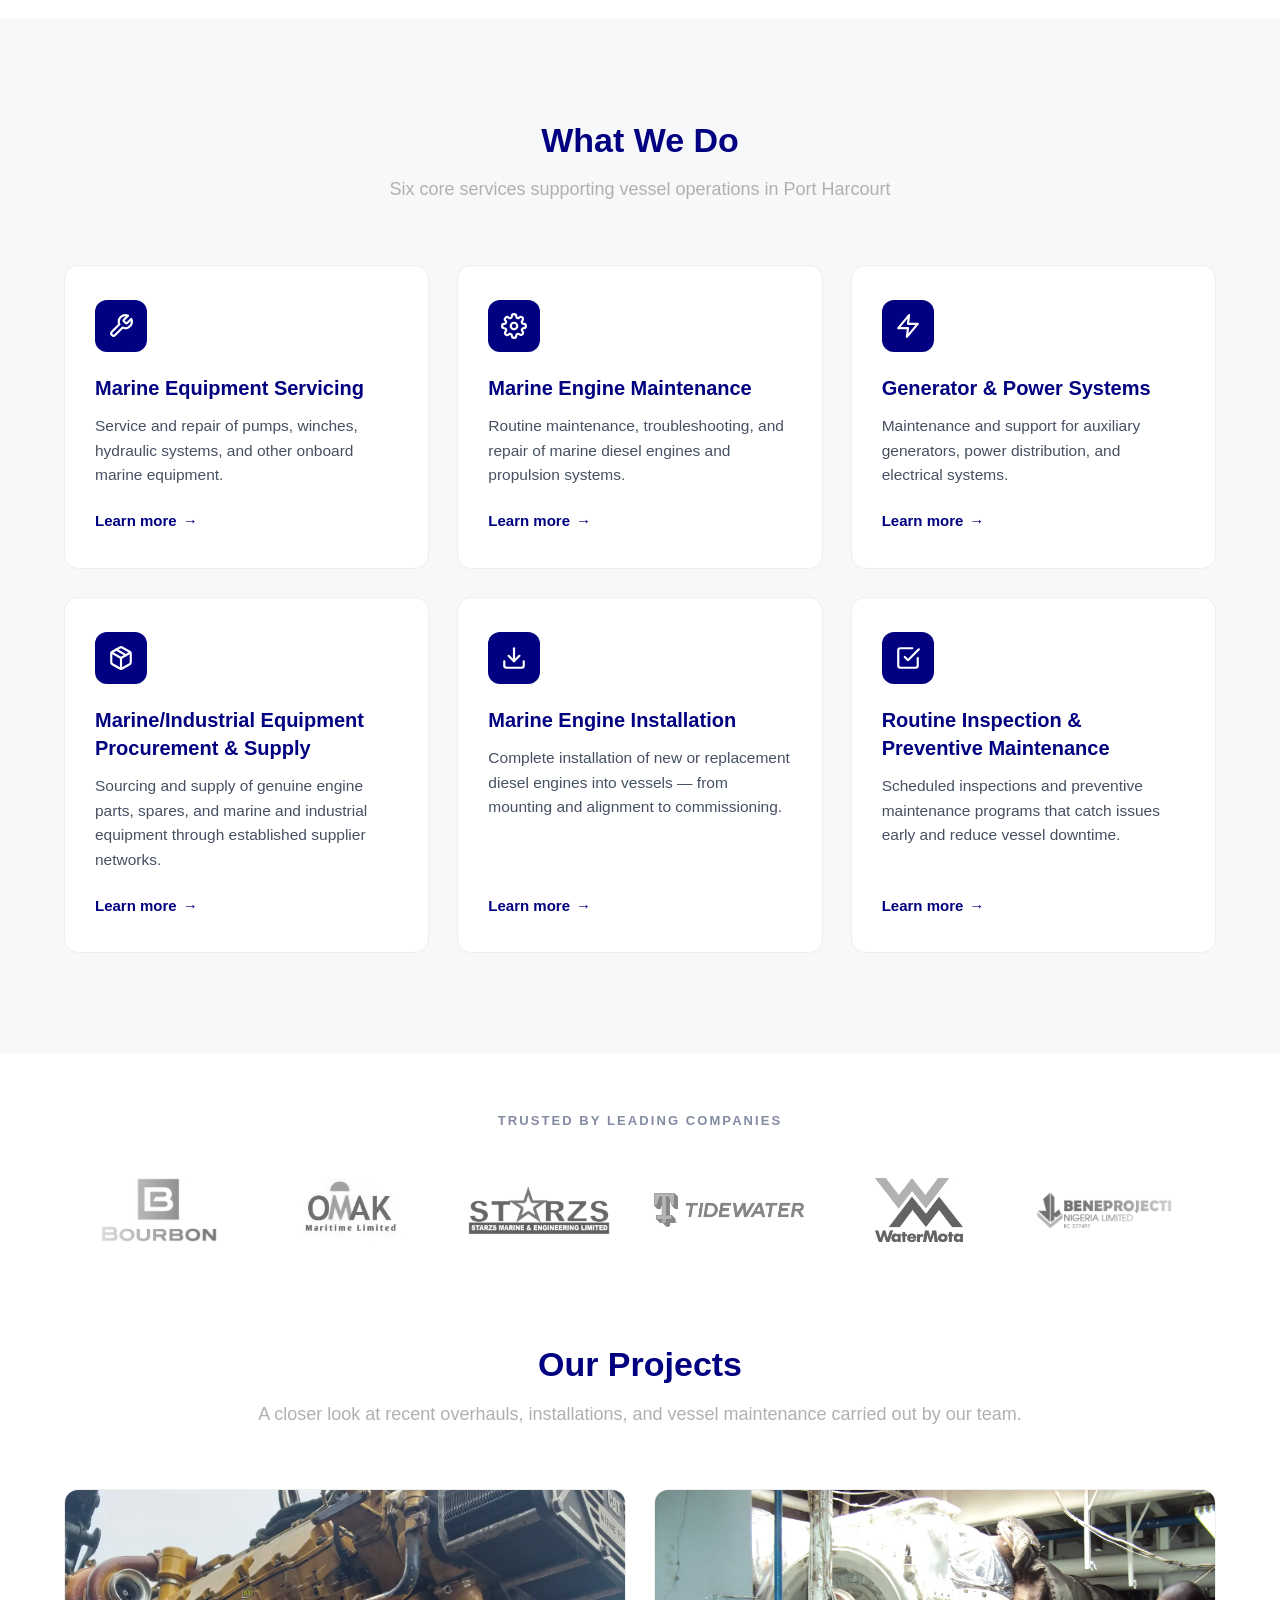
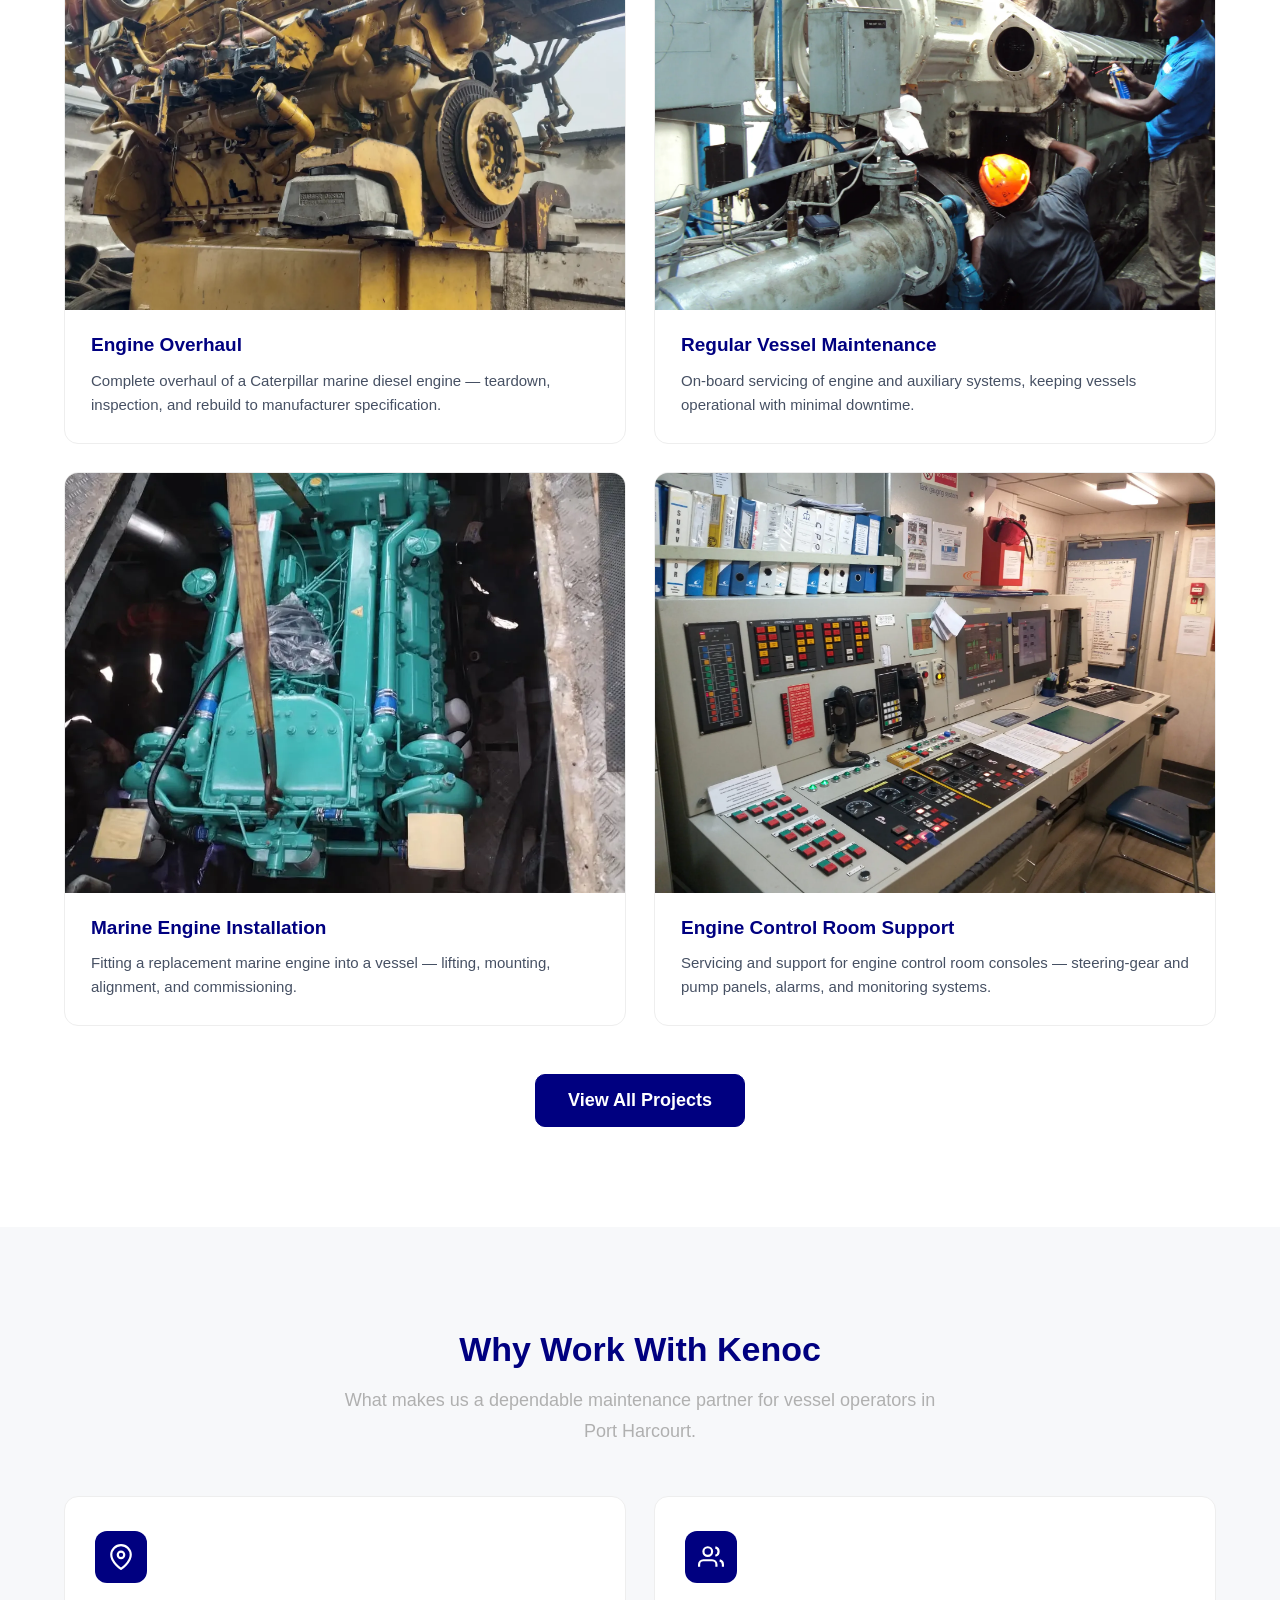
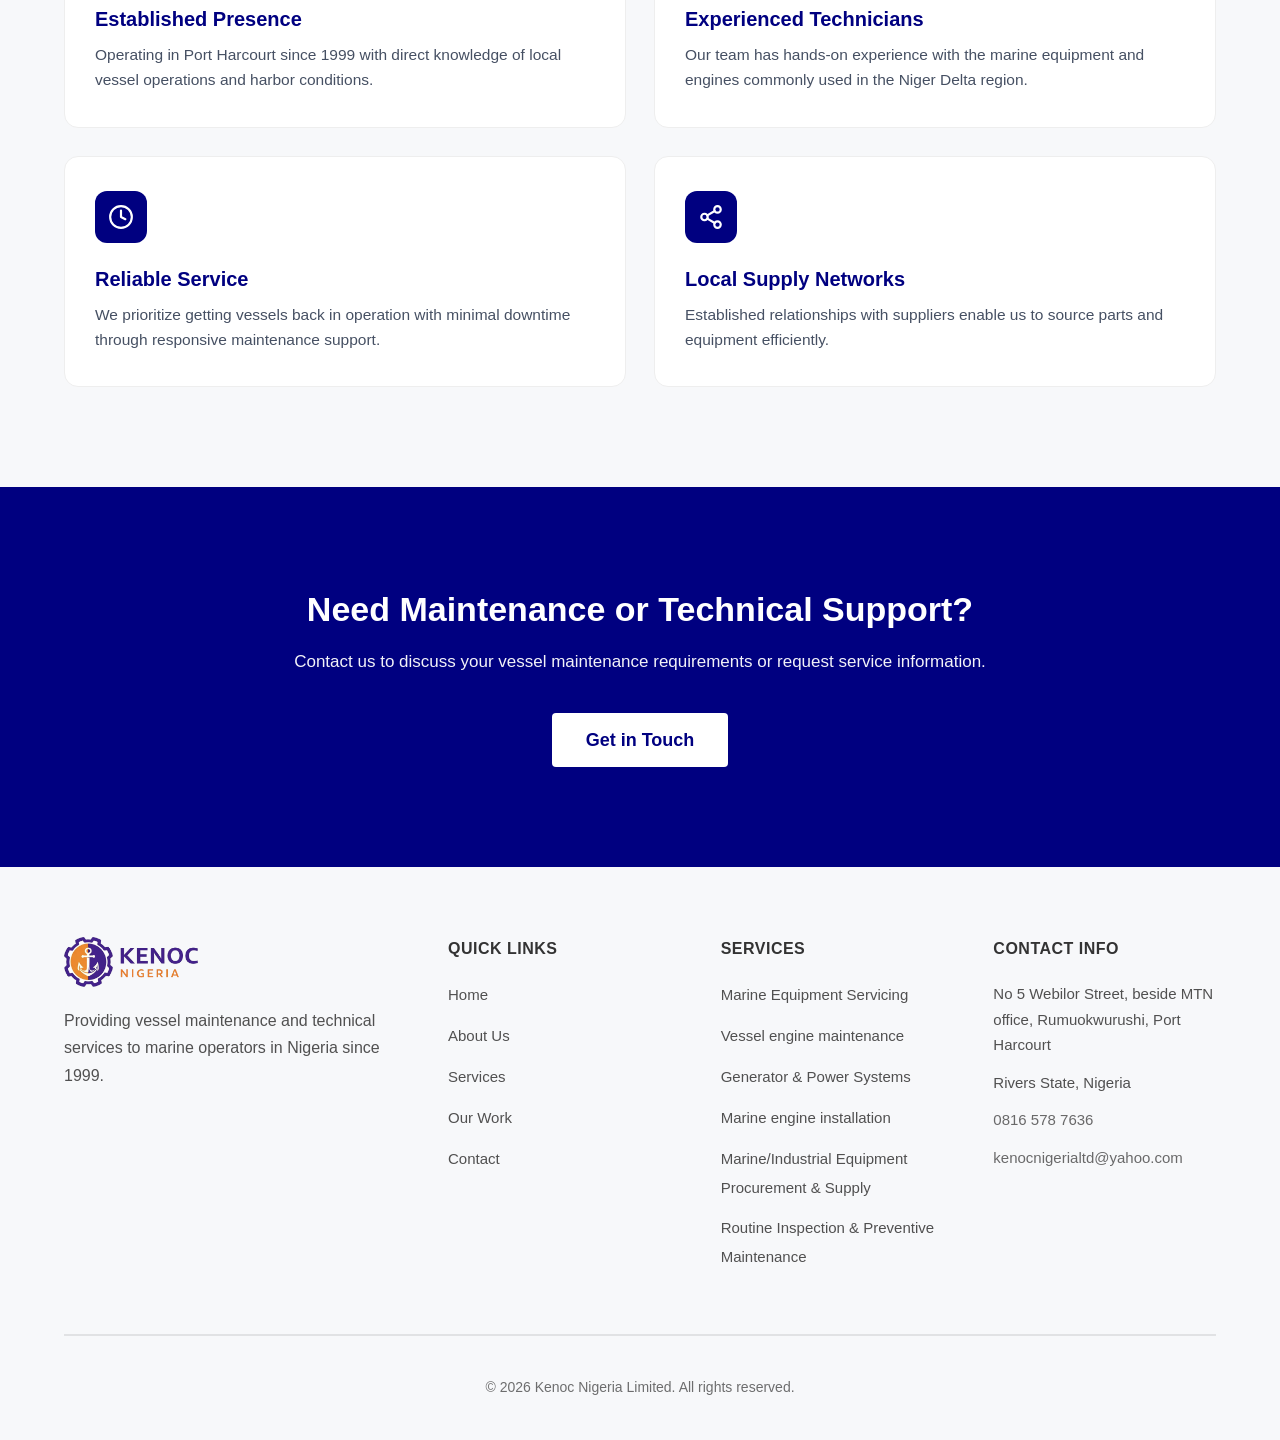
==== commit 7c4ea6d8: "Replace phone numbers with single line 0816 578 7636; remove WhatsApp button - Swap the two contact " ====
--- a/index.html
+++ b/index.html
@@ -42,7 +42,7 @@
   "description": "Marine and engineering services company in Port Harcourt, Nigeria \u2014 vessel maintenance, engine overhauls, installations, generator systems and technical support since 1999.",
   "foundingDate": "1999",
   "email": "kenocnigerialtd@yahoo.com",
-  "telephone": "+234-803-675-2355",
+  "telephone": "+234-816-578-7636",
   "address": {
     "@type": "PostalAddress",
     "streetAddress": "No 5 Webilor Street, beside MTN office, Rumuokwurushi",
@@ -443,7 +443,7 @@
                             office, Rumuokwurushi, Port Harcourt
                         </li>
                         <li>Rivers State, Nigeria</li>
-                        <li><a href="tel:+2348036752355">0803 675 2355</a>, <a href="tel:+2348052123932">0805 212 3932</a></li>
+                        <li><a href="tel:+2348165787636">0816 578 7636</a></li>
                         <li><a href="mailto:kenocnigerialtd@yahoo.com">kenocnigerialtd@yahoo.com</a></li>
                     </ul>
                 </div>
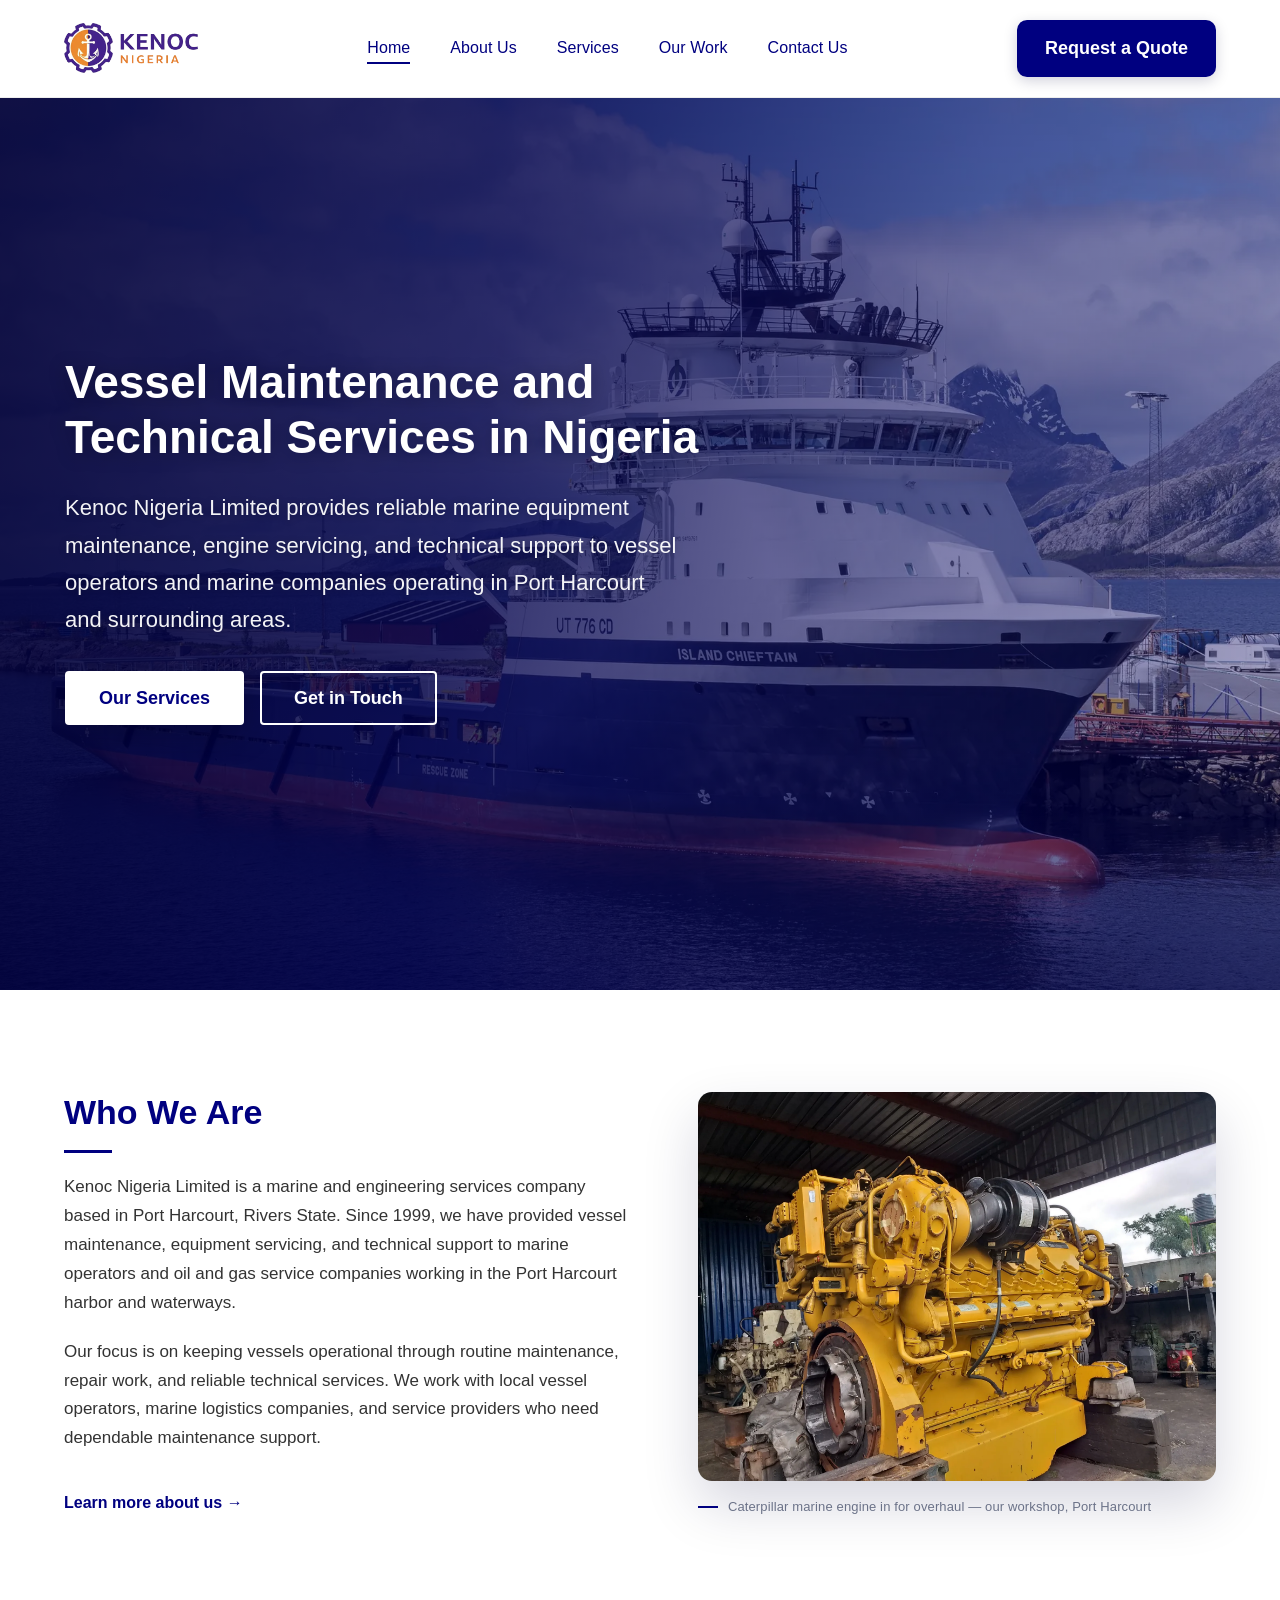
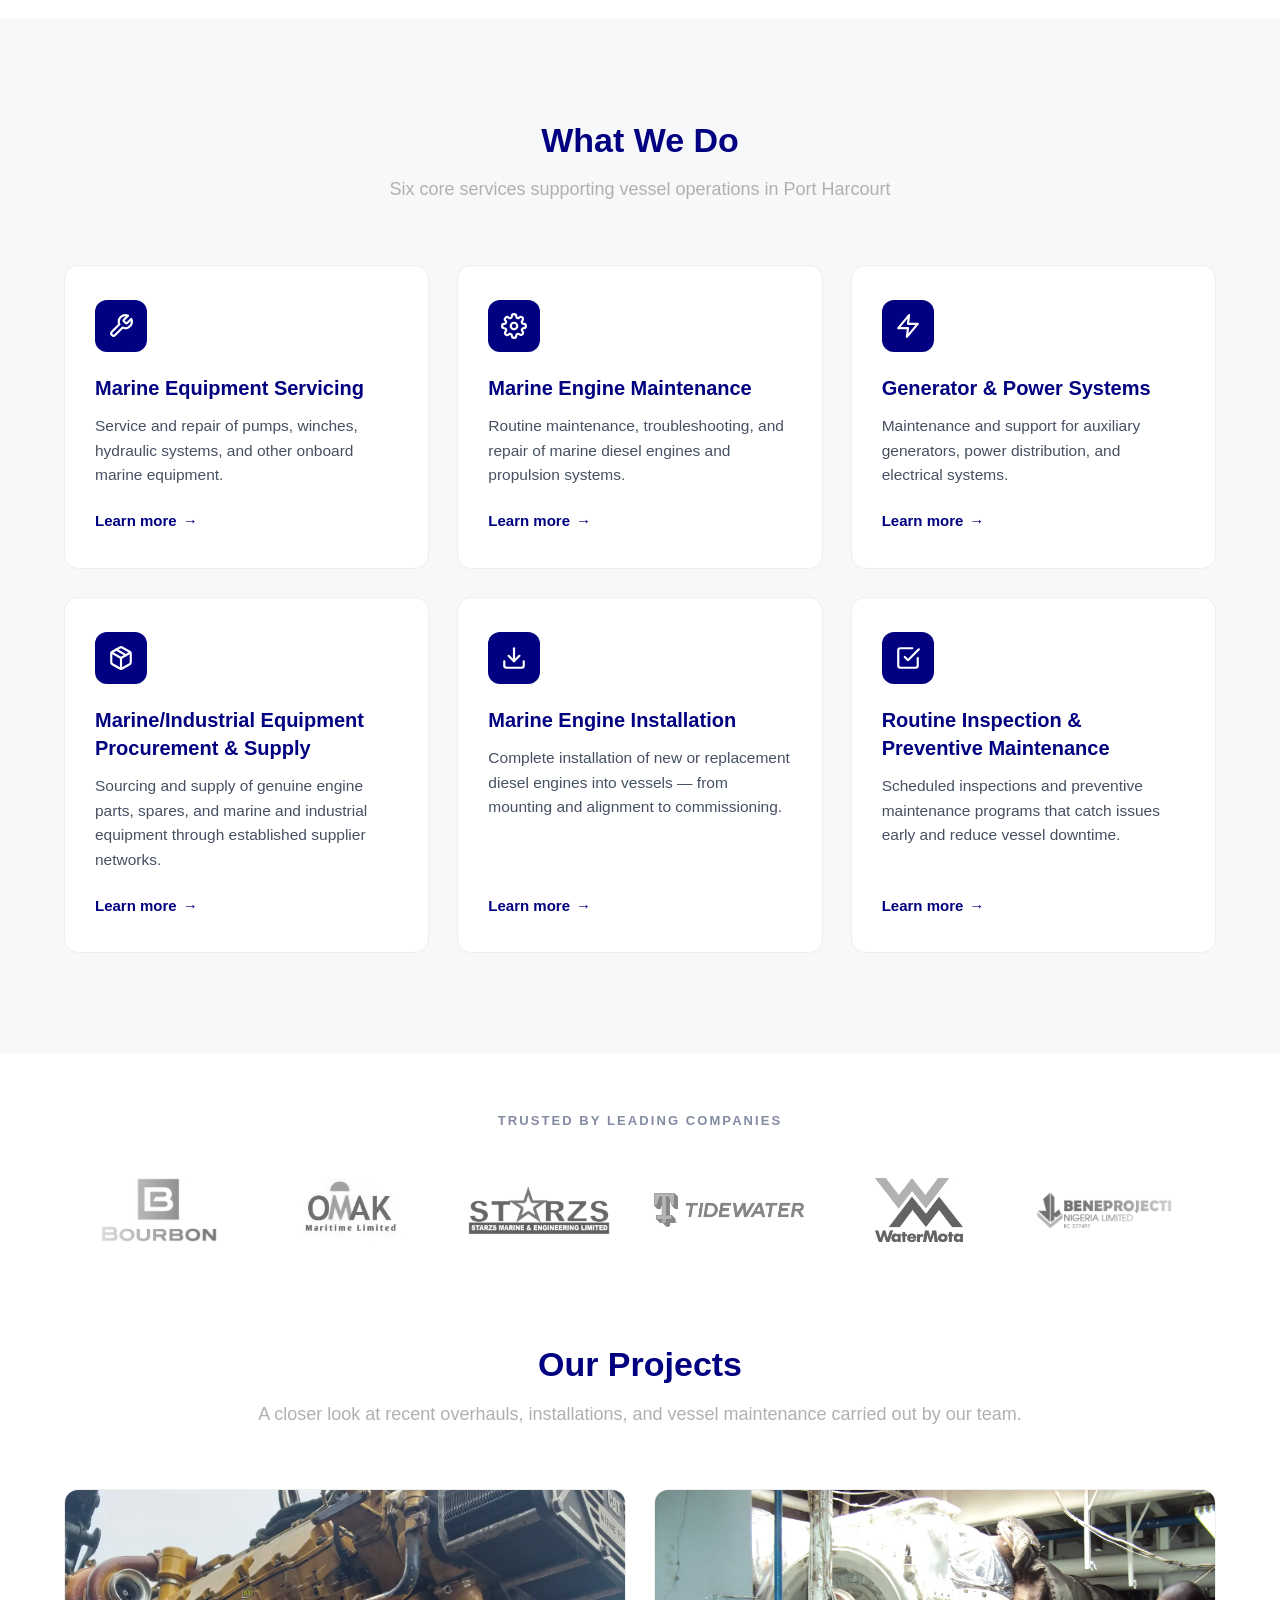
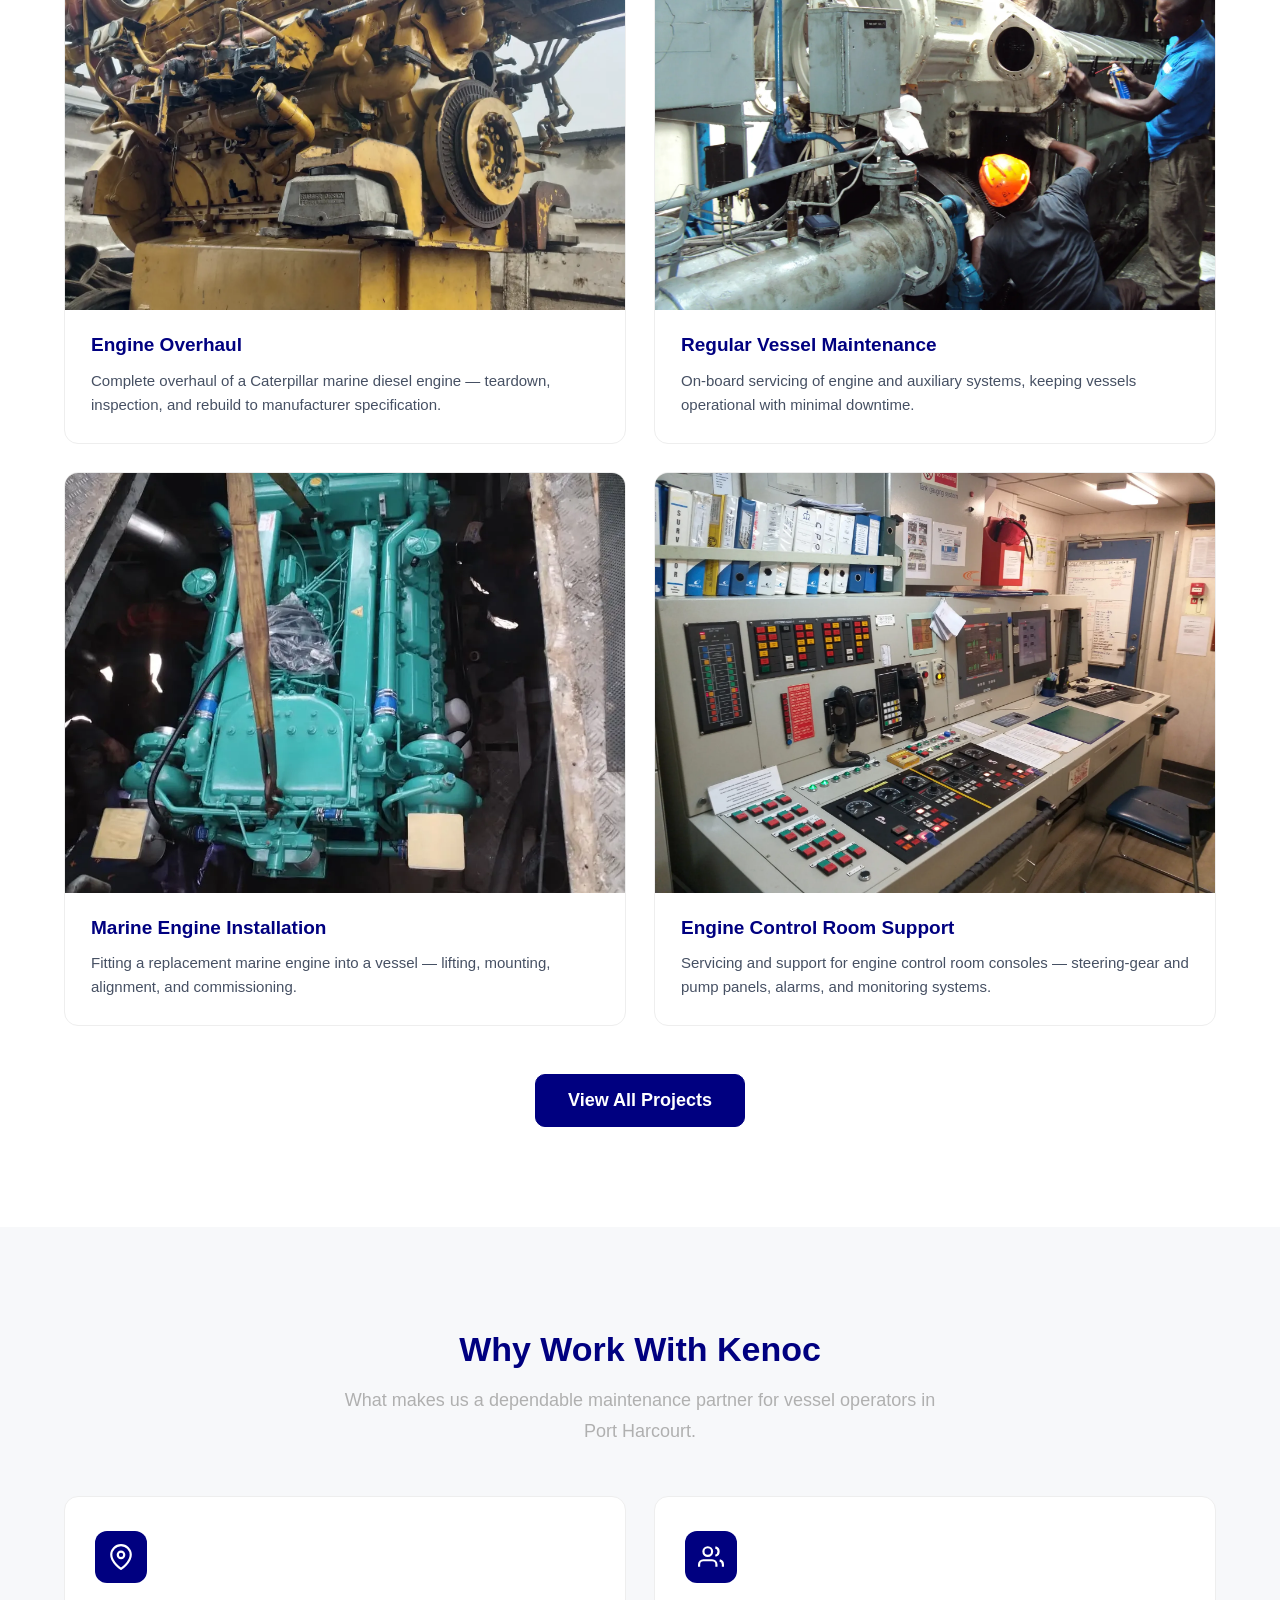
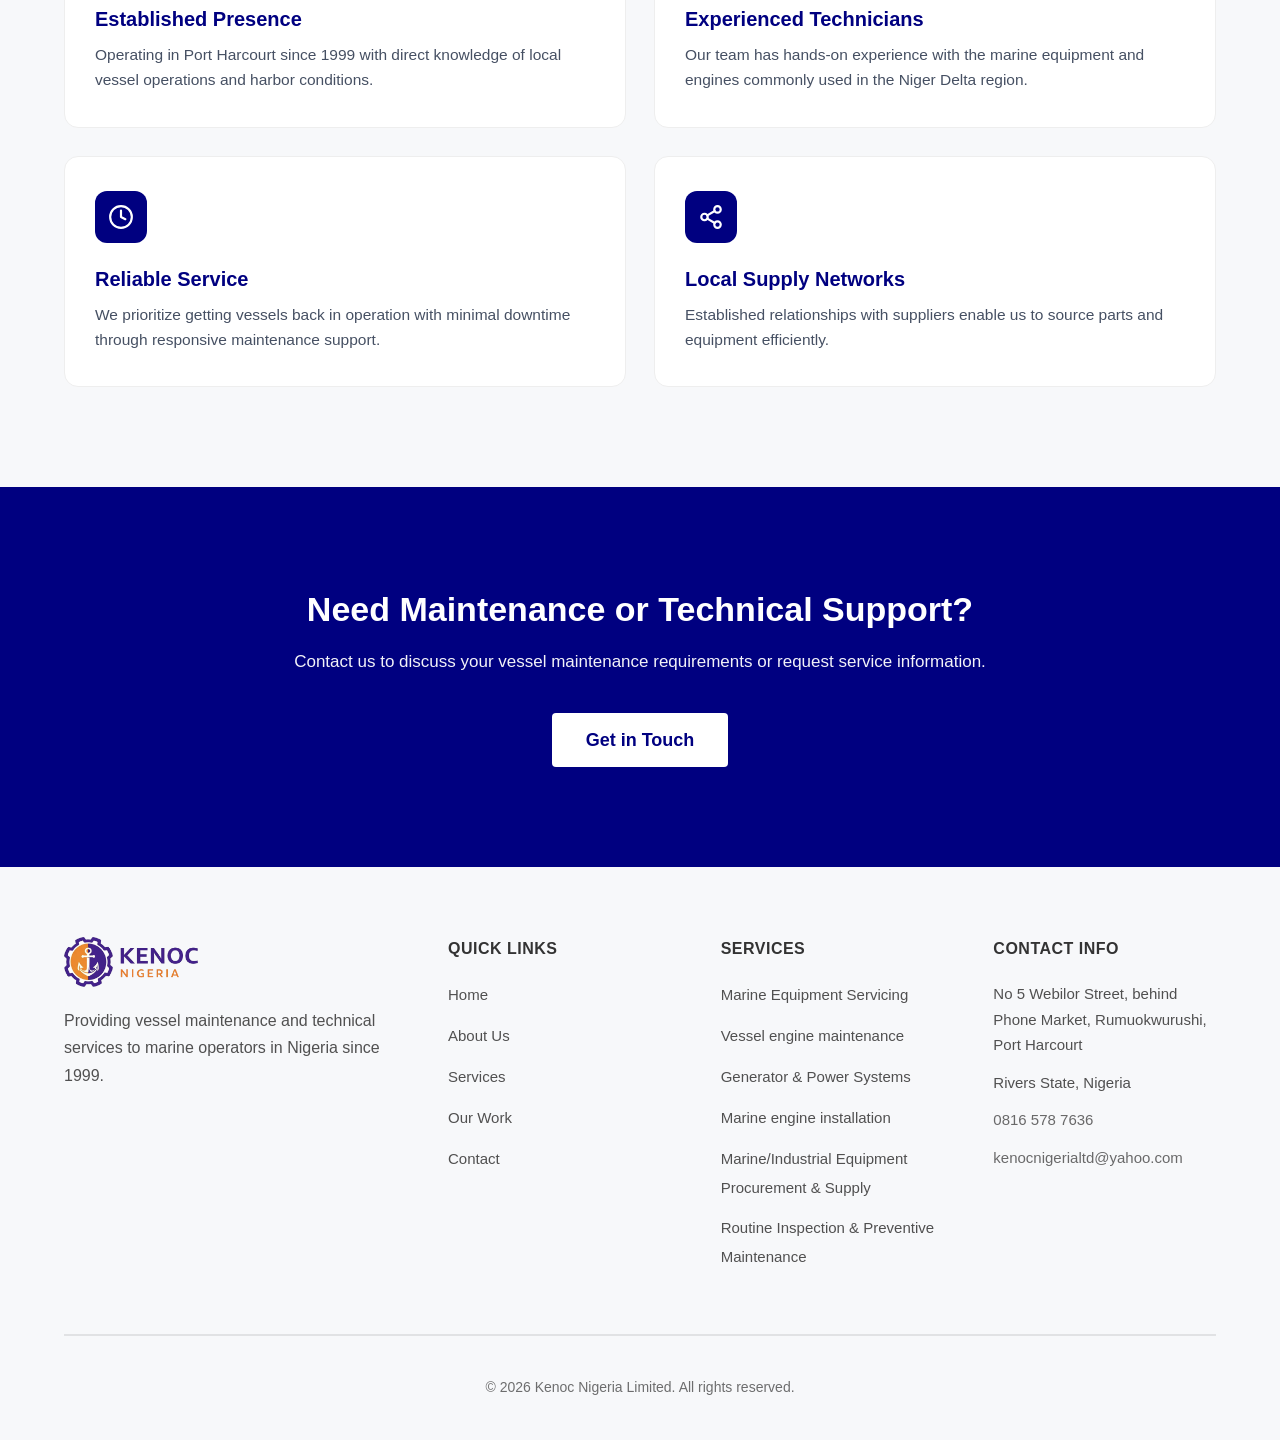
==== commit 93094b14: "Update MD photo, address landmark, and split contact sections - Replace managing-director.webp with " ====
--- a/index.html
+++ b/index.html
@@ -45,7 +45,7 @@
   "telephone": "+234-816-578-7636",
   "address": {
     "@type": "PostalAddress",
-    "streetAddress": "No 5 Webilor Street, beside MTN office, Rumuokwurushi",
+    "streetAddress": "No 5 Webilor Street, behind Phone Market, Rumuokwurushi",
     "addressLocality": "Port Harcourt",
     "addressRegion": "Rivers State",
     "addressCountry": "NG"
@@ -439,8 +439,8 @@
                     <h4>Contact Info</h4>
                     <ul class="footer-contact">
                         <li>
-                            No 5 Webilor Street, beside MTN
-                            office, Rumuokwurushi, Port Harcourt
+                            No 5 Webilor Street, behind Phone
+                            Market, Rumuokwurushi, Port Harcourt
                         </li>
                         <li>Rivers State, Nigeria</li>
                         <li><a href="tel:+2348165787636">0816 578 7636</a></li>
--- a/styles.css
+++ b/styles.css
@@ -1097,6 +1097,11 @@
 .contact-info-box h2{
     font-size: 26px;
     font-weight: 550;
+    margin-bottom: 32px;
+}
+
+.contact-info-box .contact-detail + h2 {
+    margin-top: 40px;
 }
 
 
